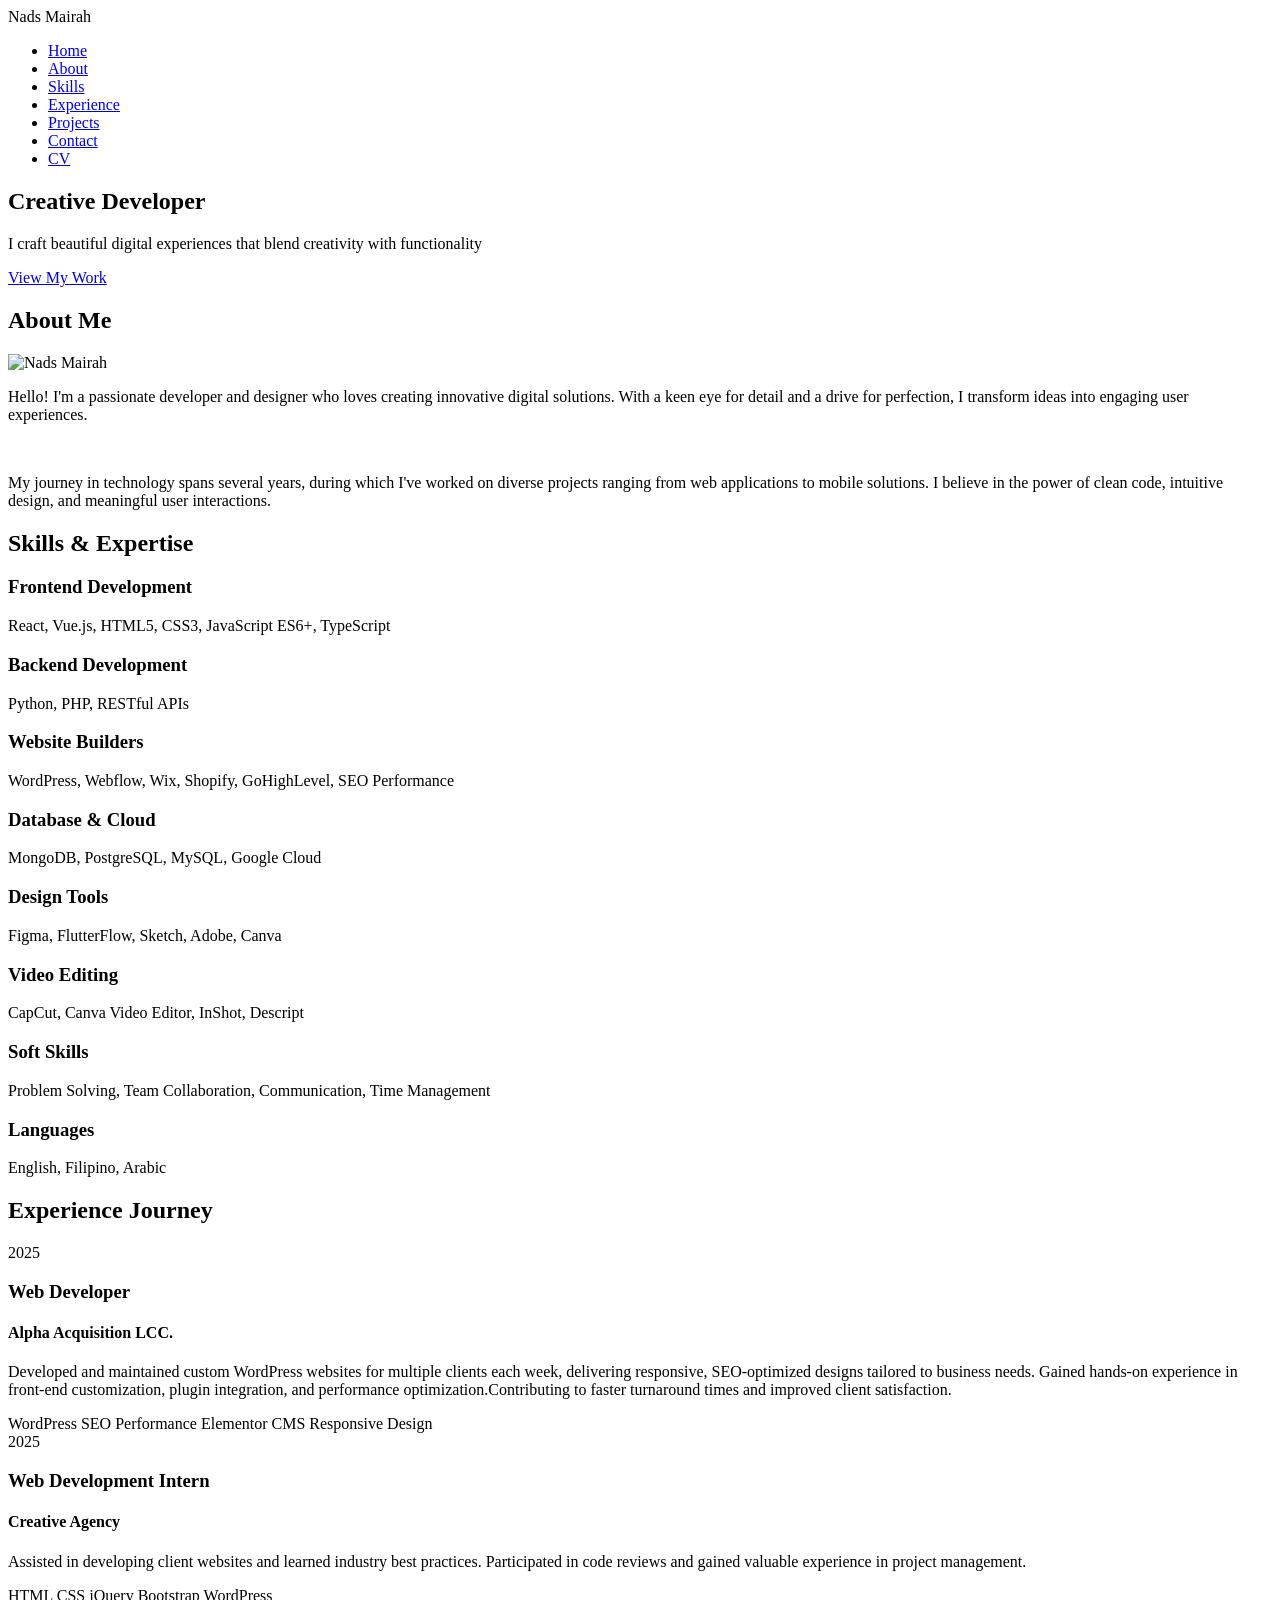
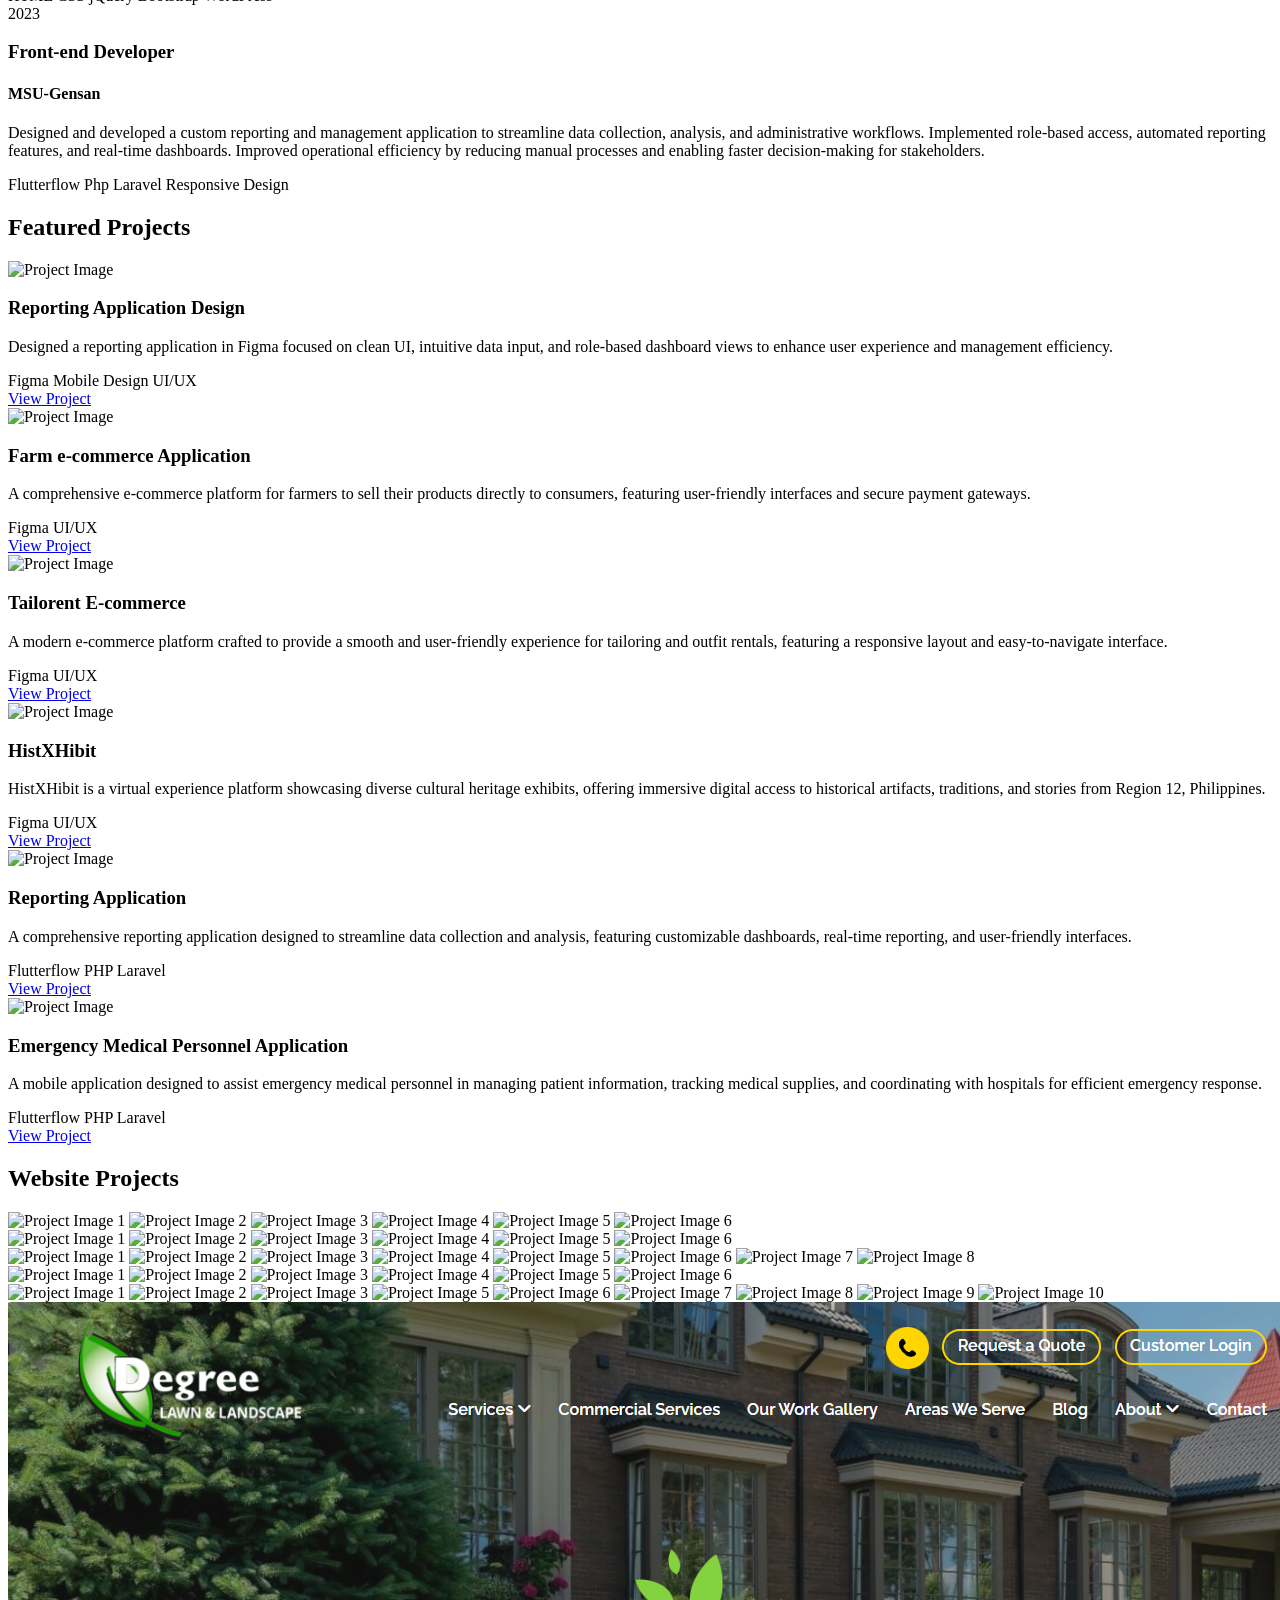
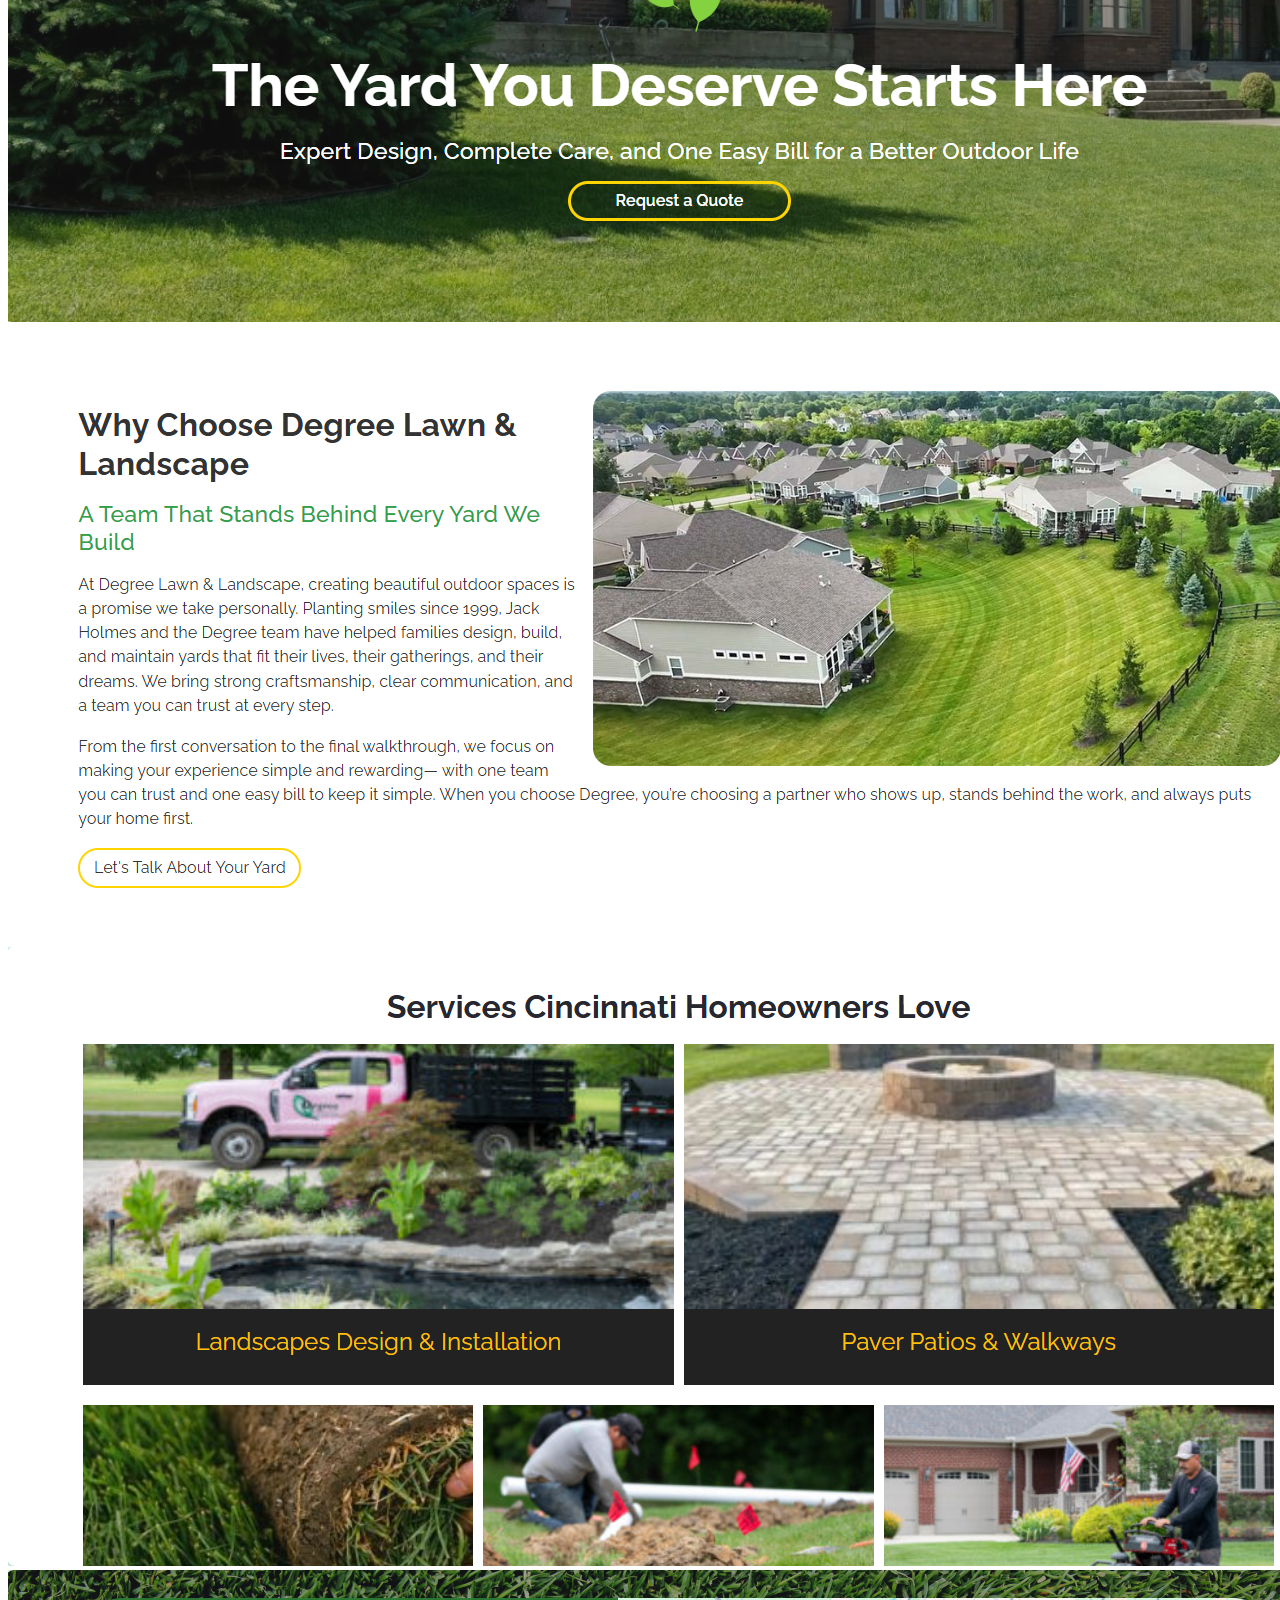
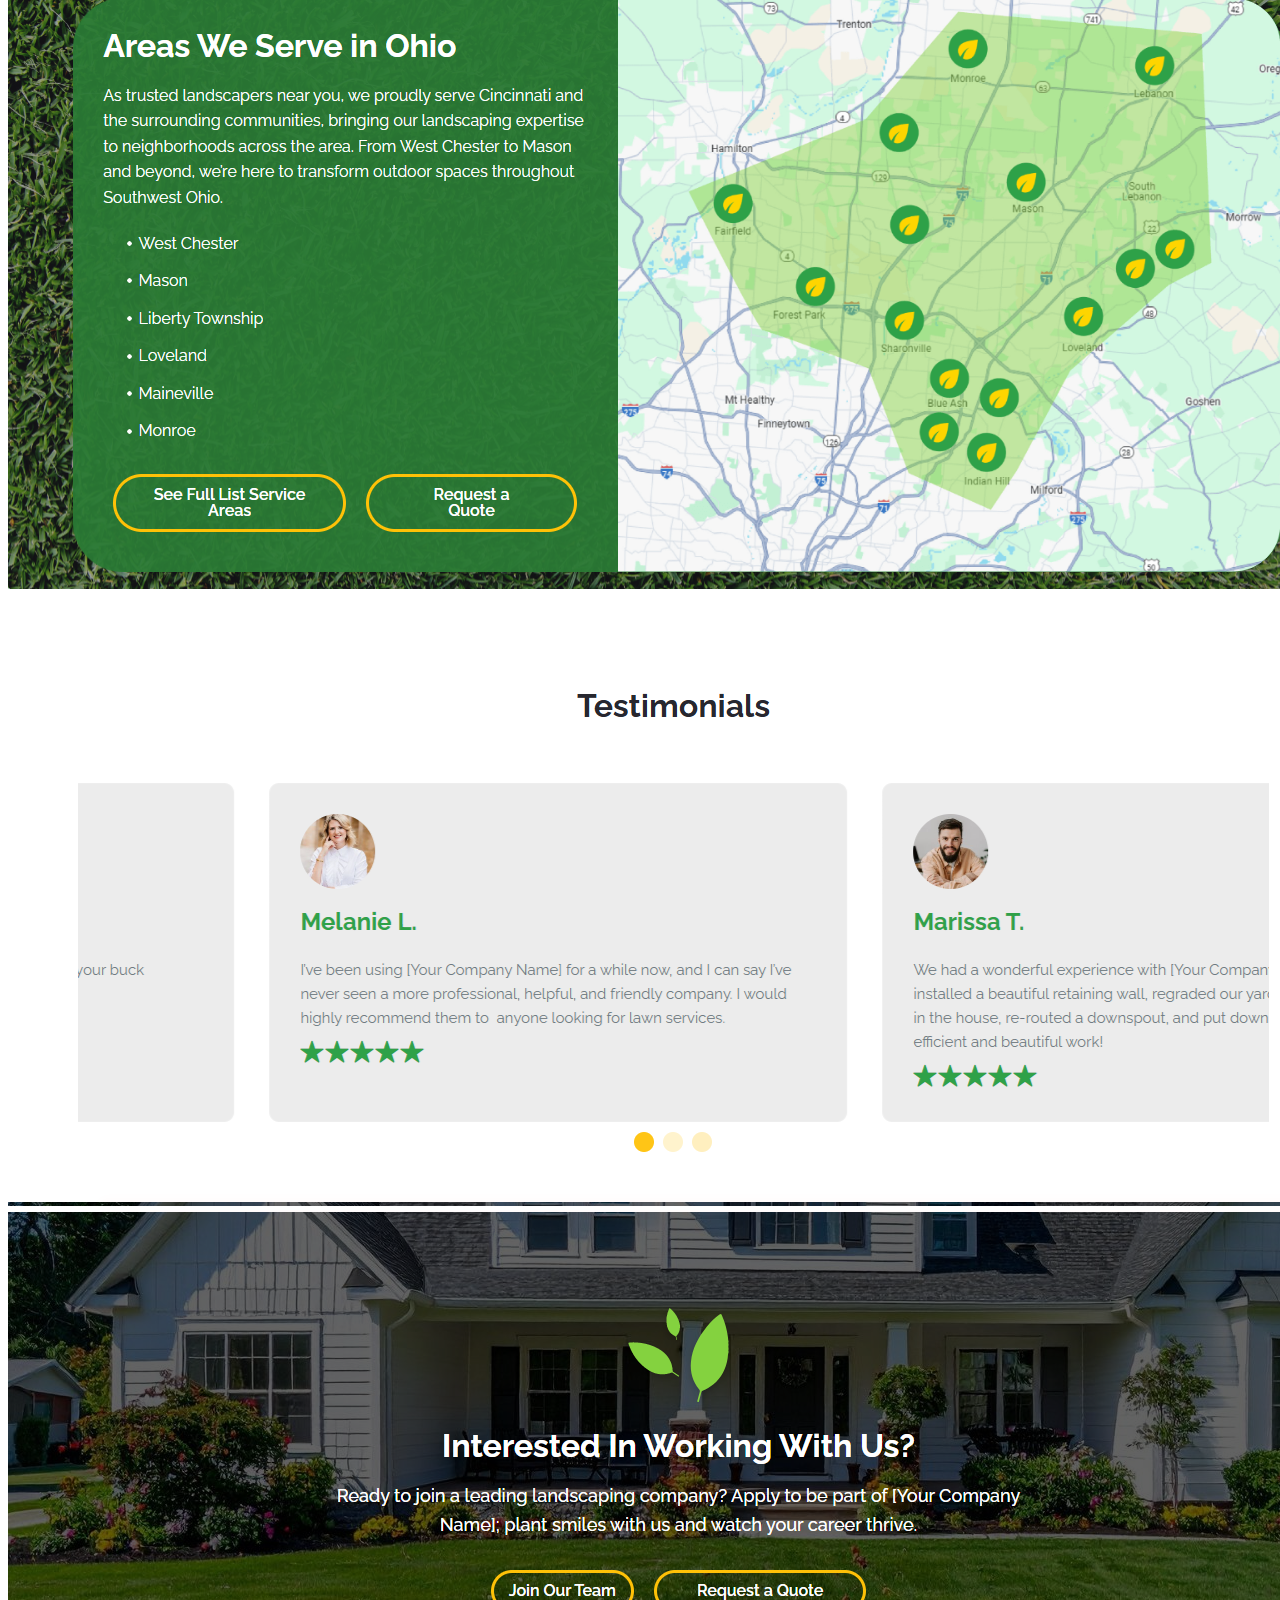
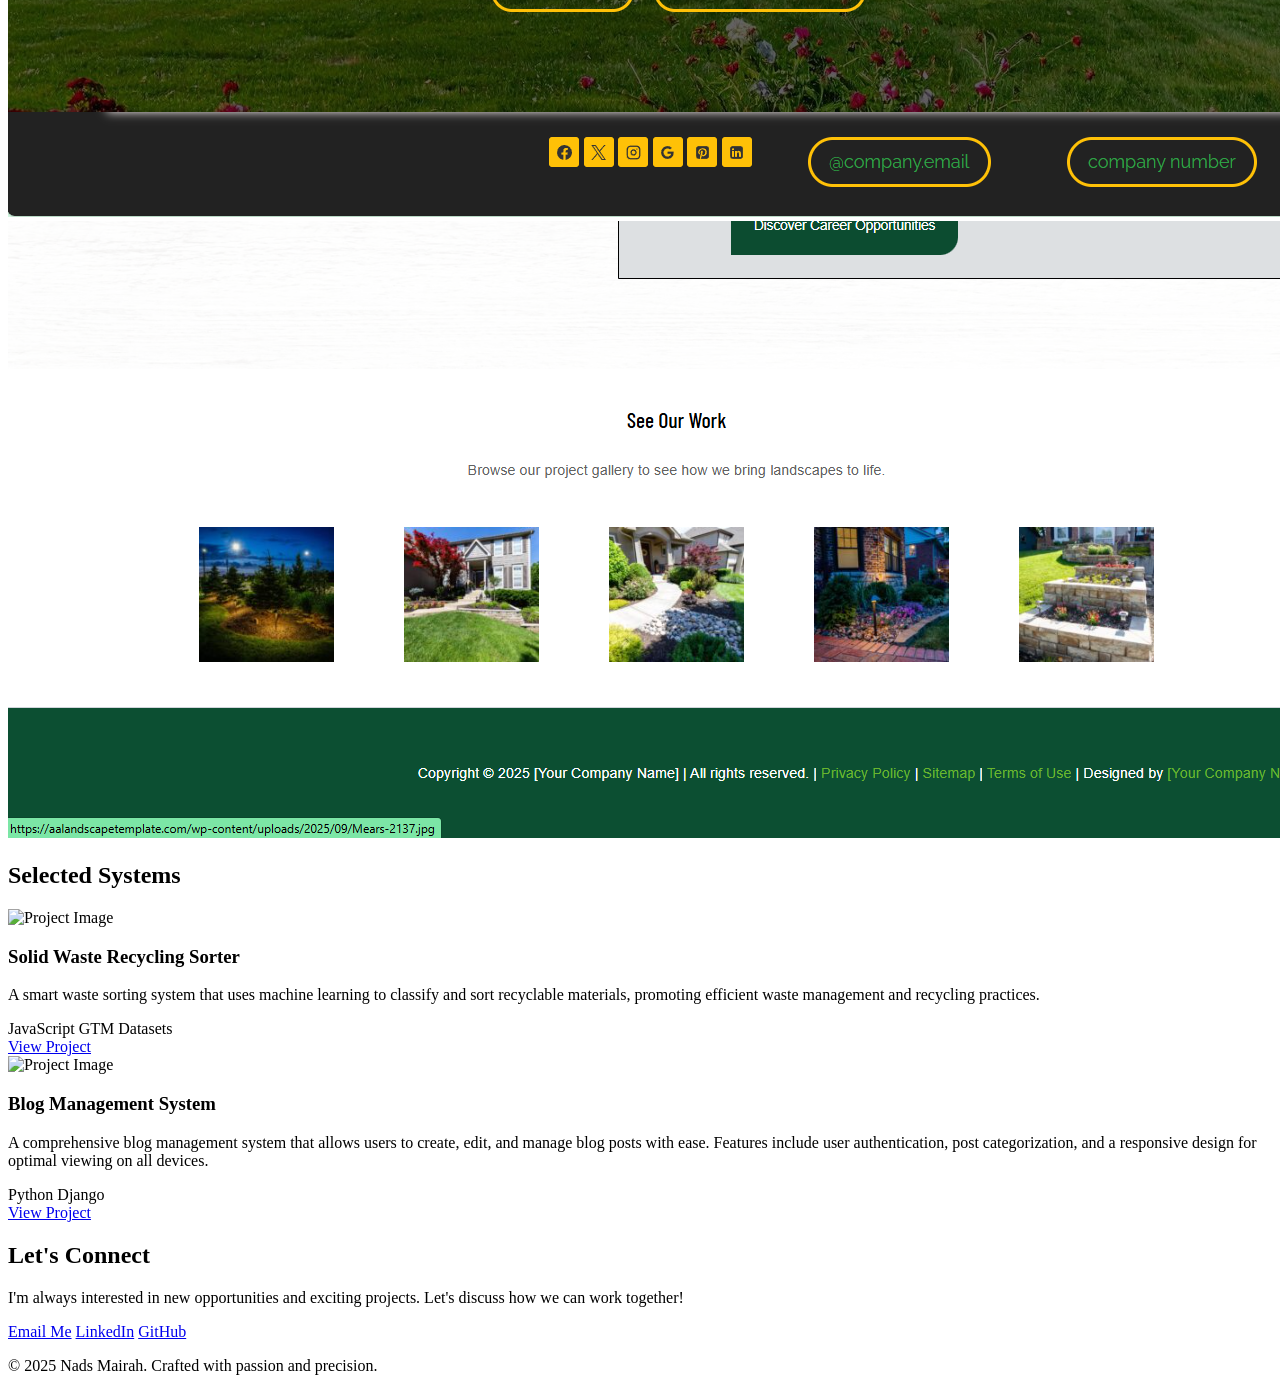
==== index.html @ f7a03f28 "added website lawn" ====
<!DOCTYPE html>
<html lang="en">
<head>
    <meta charset="UTF-8">
    <meta name="viewport" content="width=device-width, initial-scale=1.0">
    <title>Nads Mairah | Portfolio</title>
    <link rel="stylesheet" href="index.css">
</head>
<body>
    <!-- Navigation -->
    <nav>
        <div class="nav-container">
            <div class="logo">Nads Mairah</div>
            <ul class="nav-links">
                <li><a href="#home">Home</a></li>
                <li><a href="#about">About</a></li>
                <li><a href="#skills">Skills</a></li>
                <li><a href="#experience">Experience</a></li>
                <li><a href="#projects">Projects</a></li>
                <li><a href="#contact">Contact</a></li>
                <li><a href="assets/Resume.pdf" onclick="downloadResume()" class="resume-btn">CV</a></li>
            </ul>
        </div>
    </nav>

    <!-- Hero Section -->
    <section id="home" class="hero">
        <div class="floating-element"></div>
        <div class="floating-element"></div>
        <div class="floating-element"></div>
        
        <div class="hero-content">
            <h1>Creative Developer</h1>
            <p>I craft beautiful digital experiences that blend creativity with functionality</p>
            <a href="#projects" class="cta-button">View My Work</a>
        </div>
    </section>

    <!-- About Section -->
    <section id="about">
        <h2 class="section-title">About Me</h2>
        <div class="about-content">
            <div class="about-image">
                <img src="assets/avatar.png" alt="Nads Mairah">
            </div>
            <div class="about-text">
                <p>Hello! I'm a passionate developer and designer who loves creating innovative digital solutions. With a keen eye for detail and a drive for perfection, I transform ideas into engaging user experiences.</p>
                <br>
                <p>My journey in technology spans several years, during which I've worked on diverse projects ranging from web applications to mobile solutions. I believe in the power of clean code, intuitive design, and meaningful user interactions.</p>
            </div>
        </div>
    </section>

    <!-- Skills Section -->
    <section id="skills">
        <h2 class="section-title">Skills & Expertise</h2>
        <div class="skills-grid">
            <div class="skill-card">
                <h3>Frontend Development</h3>
                <p>React, Vue.js, HTML5, CSS3, JavaScript ES6+, TypeScript</p>
            </div>
            <div class="skill-card">
                <h3>Backend Development</h3>
                <p> Python, PHP, RESTful APIs</p>
            </div>
            <div class="skill-card">
                <h3>Website Builders</h3>
                <p>WordPress, Webflow, Wix, Shopify, GoHighLevel, SEO Performance</p>
            </div>
            <div class="skill-card">
                <h3>Database & Cloud</h3>
                <p>MongoDB, PostgreSQL, MySQL, Google Cloud</p>
            </div>
            <div class="skill-card">
                <h3>Design Tools</h3>
                <p>Figma, FlutterFlow, Sketch, Adobe, Canva</p>
            </div>
            
            <div class="skill-card">
                <h3>Video Editing</h3>
                <p>CapCut, Canva Video Editor, InShot, Descript</p>
            </div>
            <div class="skill-card">
                <h3>Soft Skills</h3>
                <p>Problem Solving, Team Collaboration, Communication, Time Management</p>
            </div> 
            <div class="skill-card">
                <h3>Languages</h3>
                <p>English, Filipino, Arabic</p>  
        </div>
    </section>

    <!-- Experience Timeline Section -->
    <section id="experience">
        <h2 class="section-title">Experience Journey</h2>
        <div class="timeline">
            <div class="timeline-item">
                <div class="timeline-content">
                    <span class="timeline-date"> 2025</span>
                    <h3 class="timeline-title">Web Developer</h3>
                    <h4 class="timeline-company">Alpha Acquisition LCC.</h4>
                    <p class="timeline-description">
                        Developed and maintained custom WordPress websites for multiple clients each week,
                         delivering responsive, SEO-optimized designs tailored to business needs.
                         Gained hands-on experience in front-end customization, plugin integration,
                         and performance optimization.Contributing to faster turnaround times and 
                         improved client satisfaction.</p>
                    <div class="timeline-skills">
                        <span class="timeline-skill">WordPress</span>
                        <span class="timeline-skill">SEO Performance</span>
                        <span class="timeline-skill">Elementor</span>
                        <span class="timeline-skill">CMS</span>
                        <span class="timeline-skill">Responsive Design</span>
                    </div>
                </div>
            </div>

            <div class="timeline-item">
                <div class="timeline-content">
                    <span class="timeline-date">2025</span>
                    <h3 class="timeline-title">Web Development Intern</h3>
                    <h4 class="timeline-company">Creative Agency</h4>
                    <p class="timeline-description">
                        Assisted in developing client websites and learned industry best practices. 
                        Participated in code reviews and gained valuable experience in project 
                        management.
                    </p>
                    <div class="timeline-skills">
                        <span class="timeline-skill">HTML</span>
                        <span class="timeline-skill">CSS</span>
                        <span class="timeline-skill">jQuery</span>
                        <span class="timeline-skill">Bootstrap</span>
                        <span class="timeline-skill">WordPress</span>
                    </div>
                </div>
            </div>
            <div class="timeline-item">
                <div class="timeline-content">
                    <span class="timeline-date">2023</span>
                    <h3 class="timeline-title">Front-end Developer</h3>
                    <h4 class="timeline-company">MSU-Gensan</h4>
                    <p class="timeline-description">
                        Designed and developed a custom reporting and management application to streamline data collection, 
                        analysis, and administrative workflows. Implemented role-based access, automated reporting features, 
                        and real-time dashboards. Improved operational efficiency by reducing manual processes and enabling faster decision-making for stakeholders.
                    </p>
                    <div class="timeline-skills">
                        <span class="timeline-skill">Flutterflow</span>
                        <span class="timeline-skill">Php</span>
                        <span class="timeline-skill">Laravel</span>
                        <span class="timeline-skill">Responsive Design</span>
                    </div>
                </div>
        </div>
    </section>

    <!-- Projects Section -->
    <section id="projects">
        <h2 class="section-title">Featured Projects</h2>
        <div class="projects-grid">
            <div class="project-card">
                <div class="project-image">
                    <img src="assets/figma/crossorad.PNG" alt="Project Image">
                </div>
                <div class="project-content">
                    <h3>Reporting Application Design</h3>
                    <p>Designed a reporting application in Figma focused on clean UI, intuitive data input, 
                        and role-based dashboard views to enhance user experience and management efficiency.</p>
                    <div class="project-tags">
                        <span class="tag">Figma</span>
                        <span class="tag">Mobile Design</span>
                        <span class="tag">UI/UX</span>
                    </div>
                    <a href="https://www.figma.com/proto/Hr1yFDhH4qDPJuLBnNR3Sj/CrossRoads?node-id=157-266&p=f&t=oAsE6g18fAaZsBlF-1&scaling=scale-down&content-scaling=fixed&page-id=0%3A1&starting-point-node-id=1%3A2" class="view-project-btn" target="_blank">View Project</a>
            </div>
            </div>

            <div class="project-card">
                <div class="project-image">
                <img src="assets/figma/farmart.PNG" alt="Project Image">
            </div>
                <div class="project-content">
                    <h3>Farm e-commerce Application</h3>
                    <p>A comprehensive e-commerce platform for farmers to sell their products directly to consumers, 
                        featuring user-friendly interfaces and secure payment gateways.</p>
                    <div class="project-tags">
                        <span class="tag">Figma</span>
                        <span class="tag">UI/UX</span>
                    </div>
                    <a href="https://www.figma.com/proto/tmILLUHINuQ7EGKhgjMnGp/Farmart-online-shopping-Mobile-App-UI?node-id=1-105&p=f&t=vqeaBTuKLjyZA6aE-1&scaling=scale-down&content-scaling=fixed&page-id=0%3A1&starting-point-node-id=228%3A53&show-proto-sidebar=1" class="view-project-btn" target="_blank">View Project</a>
                </div>
            </div>

            <div class="project-card">
                <div class="project-image">
                    <img src="assets/figma/tailorent.PNG" alt="Project Image">
                </div>
                <div class="project-content">
                    <h3>Tailorent E-commerce</h3>
                    <p>A modern e-commerce platform crafted to provide a smooth and user-friendly experience 
                        for tailoring and outfit rentals, featuring a responsive layout and easy-to-navigate interface.</p>
                    <div class="project-tags">
                        <span class="tag">Figma</span>
                        <span class="tag">UI/UX</span>
                    </div>
                    <a href="https://www.figma.com/proto/VkairzoKqJ6F42dN9t3tBK/Tailorent-MVP-v2?node-id=1-694&starting-point-node-id=1%3A694&t=Eu2rL8z4kXneAq2c-1" class="view-project-btn" target="_blank">View Project</a>
                </div>
            </div>

            <div class="project-card">
                <div class="project-image">
                    <img src="assets/figma/hist.PNG" alt="Project Image">
                </div>
                <div class="project-content">
                    <h3>HistXHibit</h3>
                    <p>HistXHibit is a virtual experience platform showcasing diverse cultural heritage exhibits, offering immersive digital access to historical artifacts, traditions, and stories from Region 12, Philippines.</p>
                    <div class="project-tags">
                        <span class="tag">Figma</span>
                        <span class="tag">UI/UX</span>
                    </div>
                    <a href="#" class="view-project-btn" target="_blank">View Project</a>
                </div>
        </div>  
        <div class="project-card">
            <div class="project-image">
                <img src="assets/figma/Reporting.png" alt="Project Image">
            </div>
       
            <div class="project-content">
                <h3>Reporting Application</h3>
                <p>A comprehensive reporting application designed to streamline data collection and analysis, 
                    featuring customizable dashboards, real-time reporting, and user-friendly interfaces.</p>
                <div class="project-tags">
                    <span class="tag">Flutterflow</span>
                    <span class="tag">PHP</span>
                    <span class="tag">Laravel</span>
                </div>
                    <a href="https://github.com/CDRRMO-Crossroad" class="view-project-btn" target="_blank">View Project</a>
            </div>
        </div>
            <div class="project-card">
                <div class="project-image">
                    <img src="assets/figma/EMS.jpg" alt="Project Image">
                </div>
                <div class="project-content">
                    <h3>Emergency Medical Personnel Application</h3>
                    <p>A mobile application designed to assist emergency medical personnel in managing patient information, 
                        tracking medical supplies, and coordinating with hospitals for efficient emergency response.</p>
                    <div class="project-tags">
                        <span class="tag">Flutterflow</span>
                        <span class="tag">PHP</span>
                        <span class="tag">Laravel</span>
                    </div>
                    <a href="https://github.com/CDRRMO-Crossroad" class="view-project-btn" target="_blank">View Project</a>
                </div>
            </div>
            

    </section>

    <section id="featured-slideshow">
    <h2 class="section-title">Website Projects</h2>
    <div class="projects-grid">
        <div class="project-card-slide">
            <div class="project-image">
                <img class="slide-img" src="assets/realtor1/realtor1.PNG" alt="Project Image 1" >
                <img class="slide-img" src="assets/realtor1/realtor2.PNG" alt="Project Image 2" >
                <img class="slide-img" src="assets/realtor1/realtor3.PNG" alt="Project Image 3" >
                <img class="slide-img" src="assets/realtor1/realtor4.PNG" alt="Project Image 4" >
                <img class="slide-img" src="assets/realtor1/realtor5.PNG" alt="Project Image 5" >
                <img class="slide-img" src="assets/realtor1/realtor6.PNG" alt="Project Image 6" >
            
            </div>
            
        </div>
        <div class="project-card-slide">
            <div class="project-image">
                <img class="slide-img" src="assets/realtor2/2realtor1.PNG" alt="Project Image 1" >
                <img class="slide-img" src="assets/realtor2/2realtor2.PNG" alt="Project Image 2" >
                <img class="slide-img" src="assets/realtor2/2realtor3.PNG" alt="Project Image 3" >
                <img class="slide-img" src="assets/realtor2/2realtor3.PNG" alt="Project Image 4" >
                <img class="slide-img" src="assets/realtor2/2realtor4.PNG" alt="Project Image 5" >
                <img class="slide-img" src="assets/realtor2/2realtor5.PNG" alt="Project Image 6" >
            </div>
        </div>
        <div class="project-card-slide">
            <div class="project-image">
                <img class="slide-img" src="assets/electric/electric1.PNG" alt="Project Image 1" >
                <img class="slide-img" src="assets/electric/electric2.PNG" alt="Project Image 2" >
                <img class="slide-img" src="assets/electric/electric3.PNG" alt="Project Image 3" >
                <img class="slide-img" src="assets/electric/electric4.PNG" alt="Project Image 4" >
                <img class="slide-img" src="assets/electric/electric5.PNG" alt="Project Image 5" >
                <img class="slide-img" src="assets/electric/electric6.PNG" alt="Project Image 6" >
                <img class="slide-img" src="assets/electric/electric7.PNG" alt="Project Image 7" >
                <img class="slide-img" src="assets/electric/electric8.PNG" alt="Project Image 8" >
            </div>

        </div>
        <div class="project-card-slide">
            <div class="project-image">
                <img class="slide-img" src="assets/hvac/hvac1.PNG" alt="Project Image 1" >
                <img class="slide-img" src="assets/hvac/hvac2.PNG" alt="Project Image 2" >
                <img class="slide-img" src="assets/hvac/hvac3.PNG" alt="Project Image 3" >
                <img class="slide-img" src="assets/hvac/hvac4.PNG" alt="Project Image 4" >
                <img class="slide-img" src="assets/hvac/hvac5.PNG" alt="Project Image 5" >
                <img class="slide-img" src="assets/hvac/hvac6.PNG" alt="Project Image 6" >
            </div>
        </div>
        <div class="project-card-slide">
            <div class="project-image">
                <img class="slide-img" src="assets/plumb1/plumb1.PNG" alt="Project Image 1" >
                <img class="slide-img" src="assets/plumb1/plumb2.PNG" alt="Project Image 2" >
                <img class="slide-img" src="assets/plumb1/plumb3.PNG" alt="Project Image 3" >
                <img class="slide-img" src="assets/plumb1/plumb5.PNG" alt="Project Image 5" >
                <img class="slide-img" src="assets/plumb1/plumb6.PNG" alt="Project Image 6" >
                <img class="slide-img" src="assets/plumb1/plumb7.PNG" alt="Project Image 7" >
                <img class="slide-img" src="assets/plumb1/plumb8.PNG" alt="Project Image 8" >
                <img class="slide-img" src="assets/plumb1/plumb9.PNG" alt="Project Image 9" >
                <img class="slide-img" src="assets/plumb1/plumb10.PNG" alt="Project Image 10" >
            </div>
        </div>
        <div class="project-card-slide">
            <div class="project-image">
                <img class="slide-img" src="assets/lawn/landscape1.png" alt="Project Image 1" >
                <img class="slide-img" src="assets/lawn/landscape2.png" alt="Project Image 2" >
                <img class="slide-img" src="assets/lawn/landscape3.png" alt="Project Image 3" >
                <img class="slide-img" src="assets/lawn/landscape4.png" alt="Project Image 4" >
                <img class="slide-img" src="assets/lawn/landscape5.png" alt="Project Image 5" >
                <img class="slide-img" src="assets/lawn/landscape6.png" alt="Project Image 6" >
                <img class="slide-img" src="assets/lawn/landscape7.png" alt="Project Image 7" >
            </div>
    </div>
    </div>
    </section>
    <section id="systems">
        <h2 class="section-title">Selected Systems</h2>
        <div class="projects-grid">
            <div class="project-card">
                <div class="project-image">
                    <img src="assets/systems/sorter.PNG" alt="Project Image">
                </div>
                <div class="project-content">
                    <h3>Solid Waste Recycling Sorter</h3>
                    <p>A smart waste sorting system that uses machine learning to classify and sort recyclable materials, 
                        promoting efficient waste management and recycling practices.</p>
                    <div class="project-tags">
                        <span class="tag">JavaScript</span>
                        <span class="tag">GTM</span>
                        <span class="tag">Datasets</span>
                    </div>
                    <a href="https://nadsbalyamin.github.io/gtm/" class="view-project-btn" target="_blank">View Project</a>
                </div>
            </div>
            <div class="project-card">
                <div class="project-image">
                    <img src="assets/systems/blog app.png" alt="Project Image">
                </div>
                <div class="project-content">
                    <h3>Blog Management System</h3>
                    <p>
                        A comprehensive blog management system that allows users to create, edit, and manage blog posts with ease. 
                        Features include user authentication, post categorization, and a responsive design for optimal viewing on all devices.
                    </p>
                    <div class="project-tags">
                        <span class="tag">Python</span>
                        <span class="tag">Django</span>
                    </div>
                    <a href="https://github.com/nadsbalyamin/it183-balyamin" class="view-project-btn" target="_blank">View Project</a>
                </div>

            
        </div>
    </section>

    <!-- Contact Section -->
    <section id="contact">
        <h2 class="section-title">Let's Connect</h2>
        <div class="contact-content">
            <p>I'm always interested in new opportunities and exciting projects. Let's discuss how we can work together!</p>
            <div class="contact-links">
                <a href="mailto:mbalyamin.com" class="contact-link">Email Me</a>
                <a href="https://www.linkedin.com/in/nads-mairah-balyamin-471747277/" class="contact-link">LinkedIn</a>
                <a href="https://github.com/nadsbalyamin" class="contact-link">GitHub</a>
            </div>
        </div>
    </section>

    <!-- Footer -->
    <footer>
        <p>&copy; 2025 Nads Mairah. Crafted with passion and precision.</p>
    </footer>
<script src="main.js"></script>
</body>
</html>
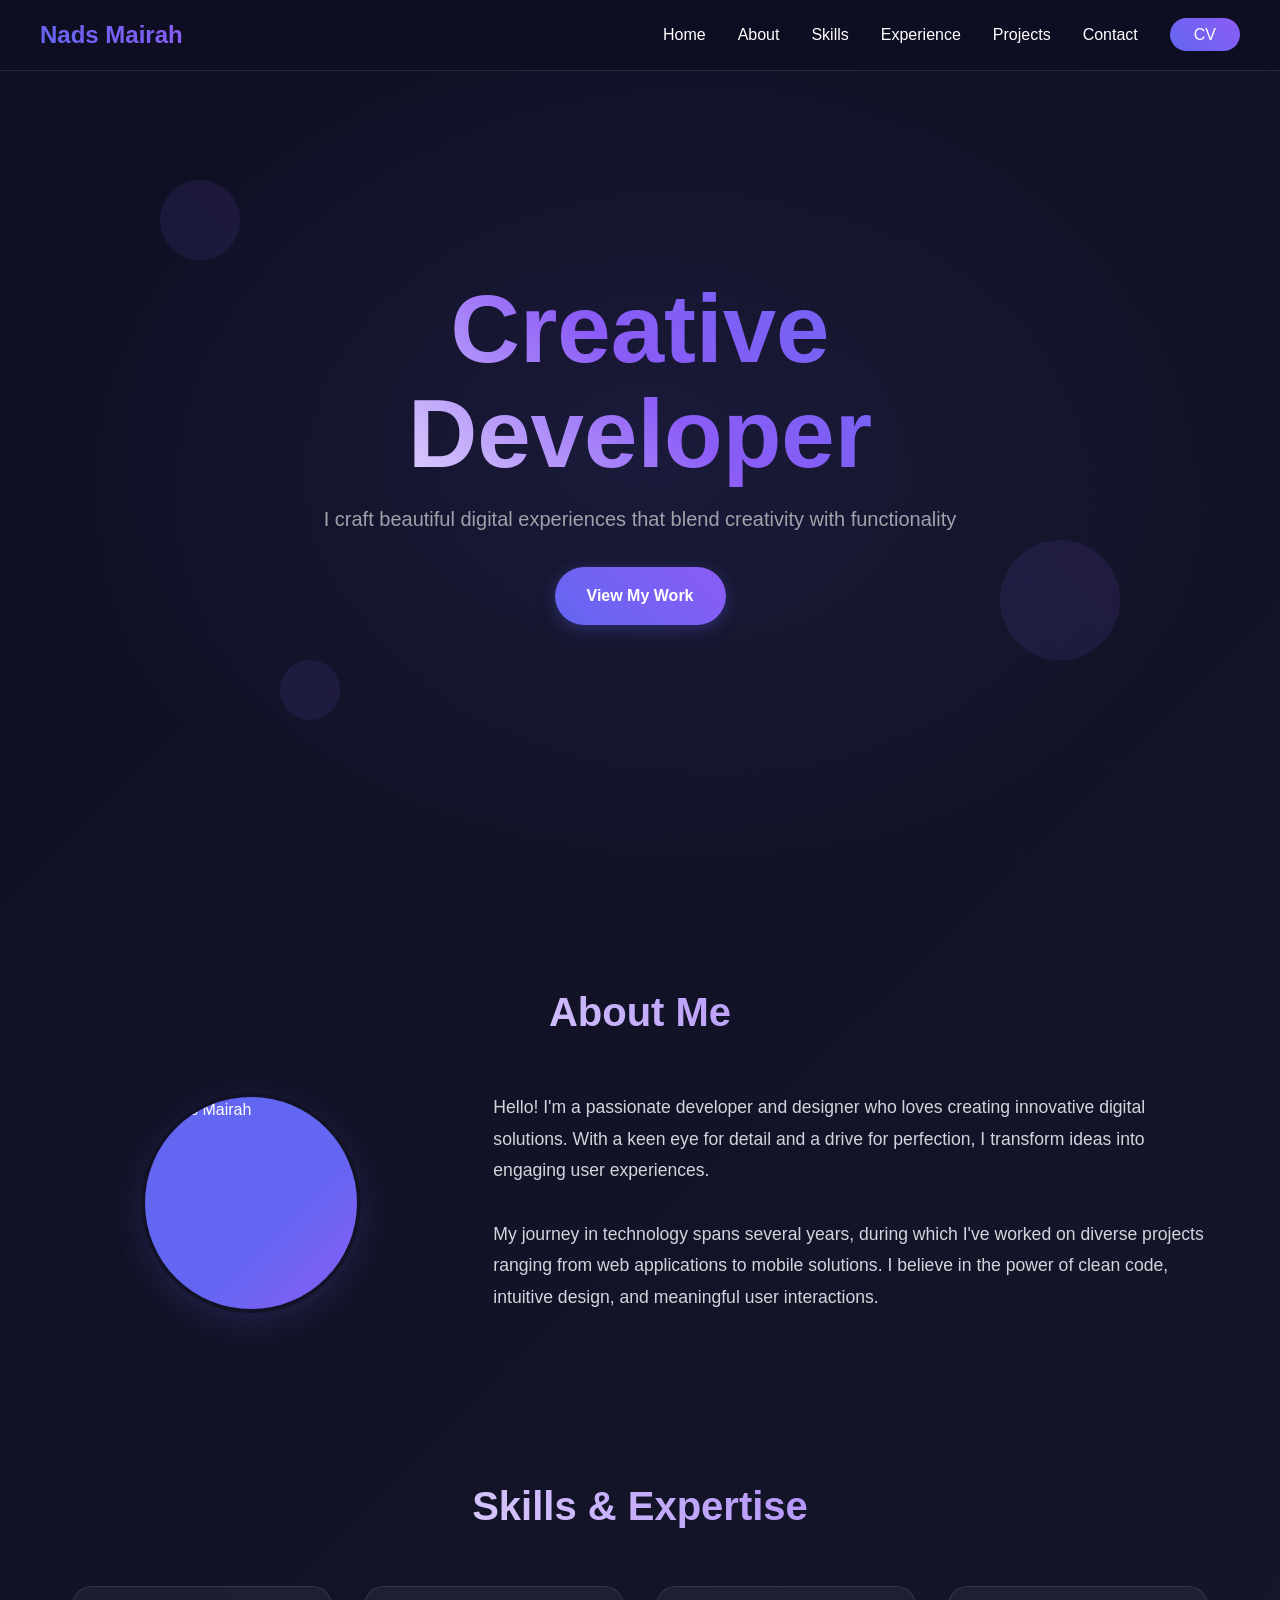
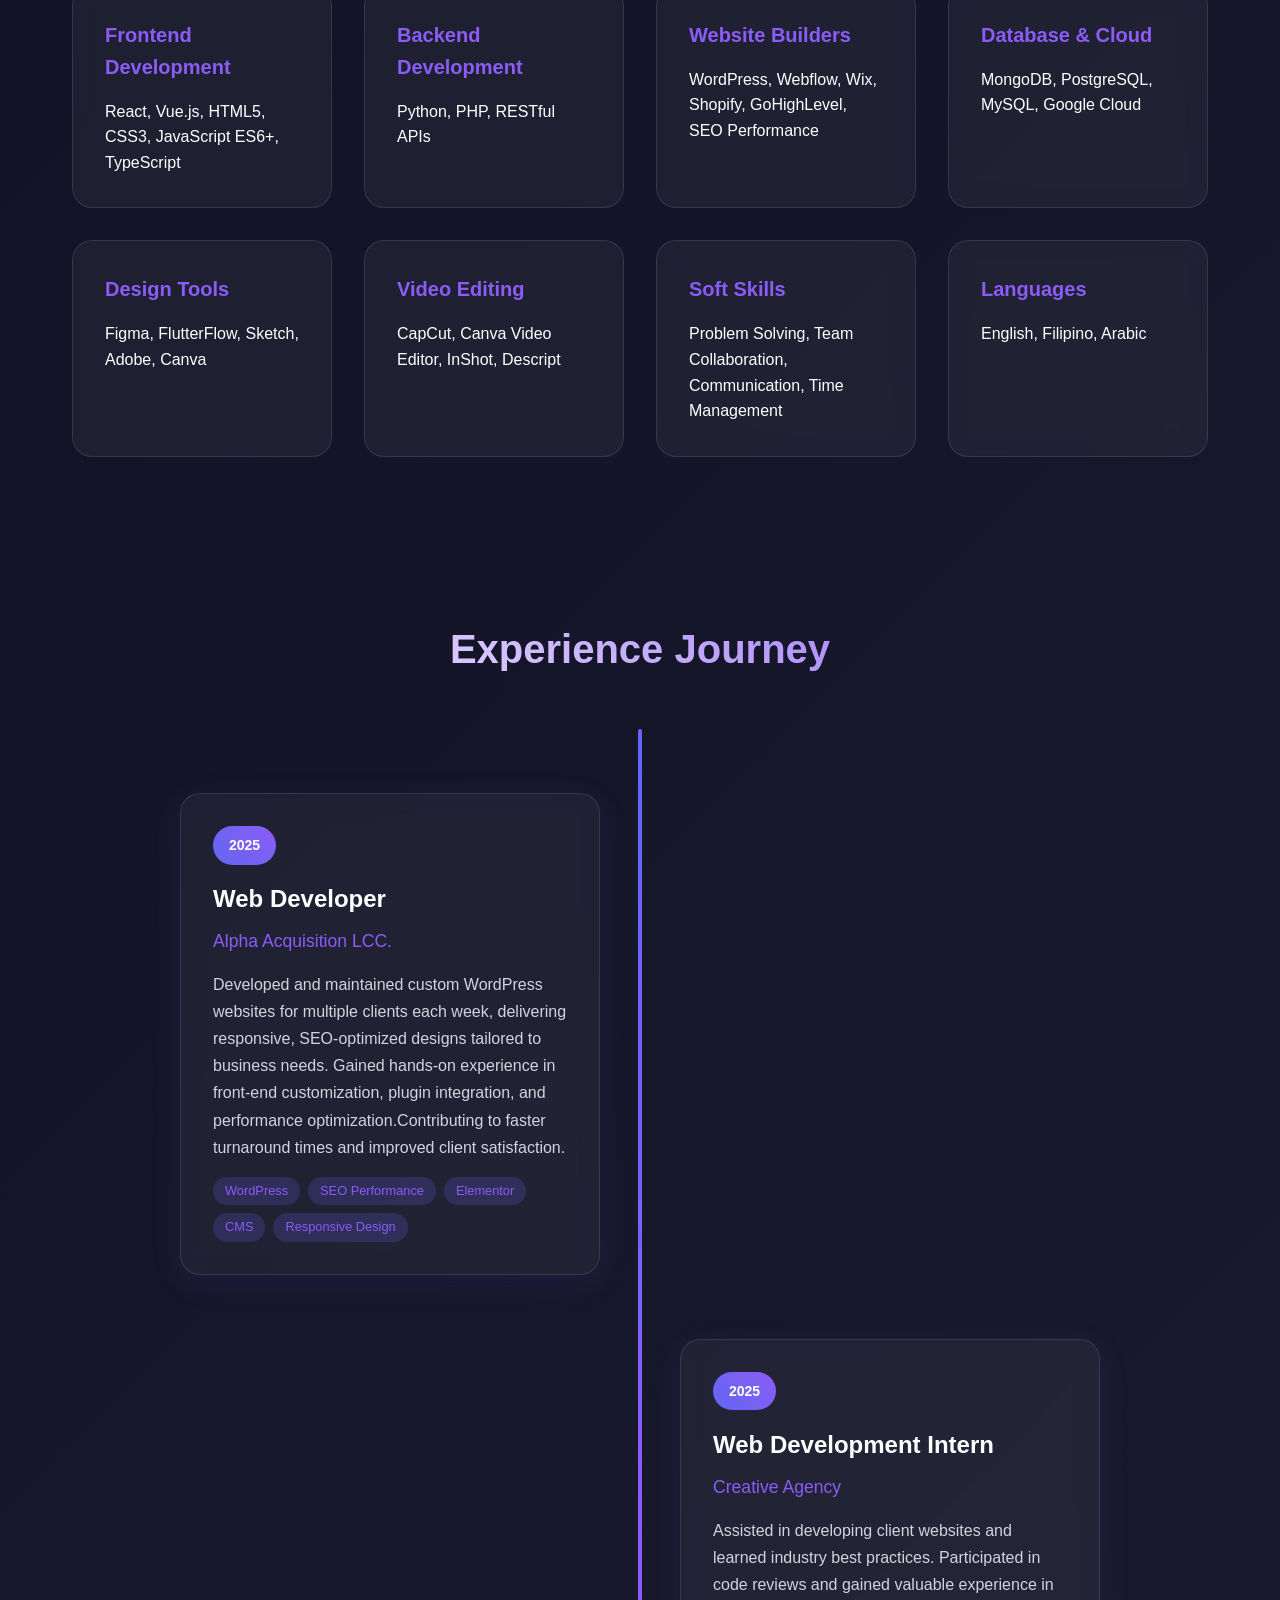
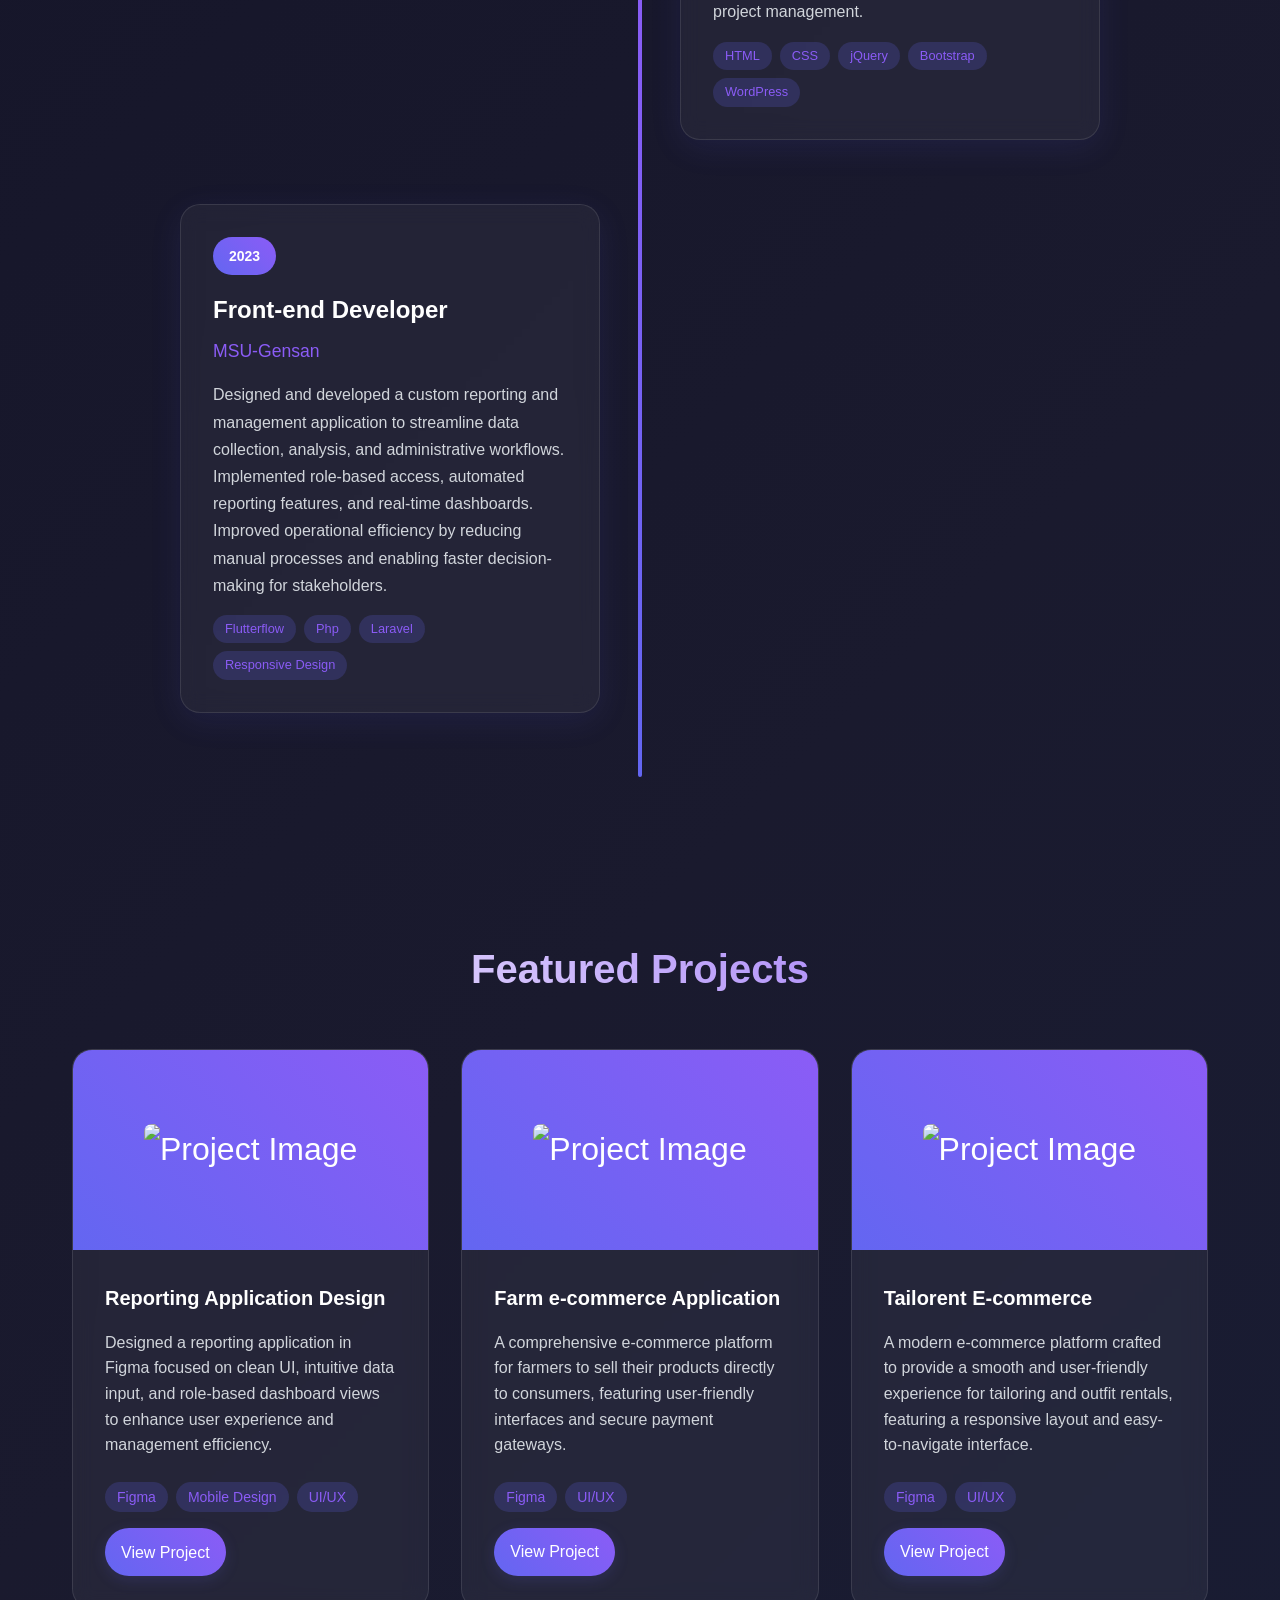
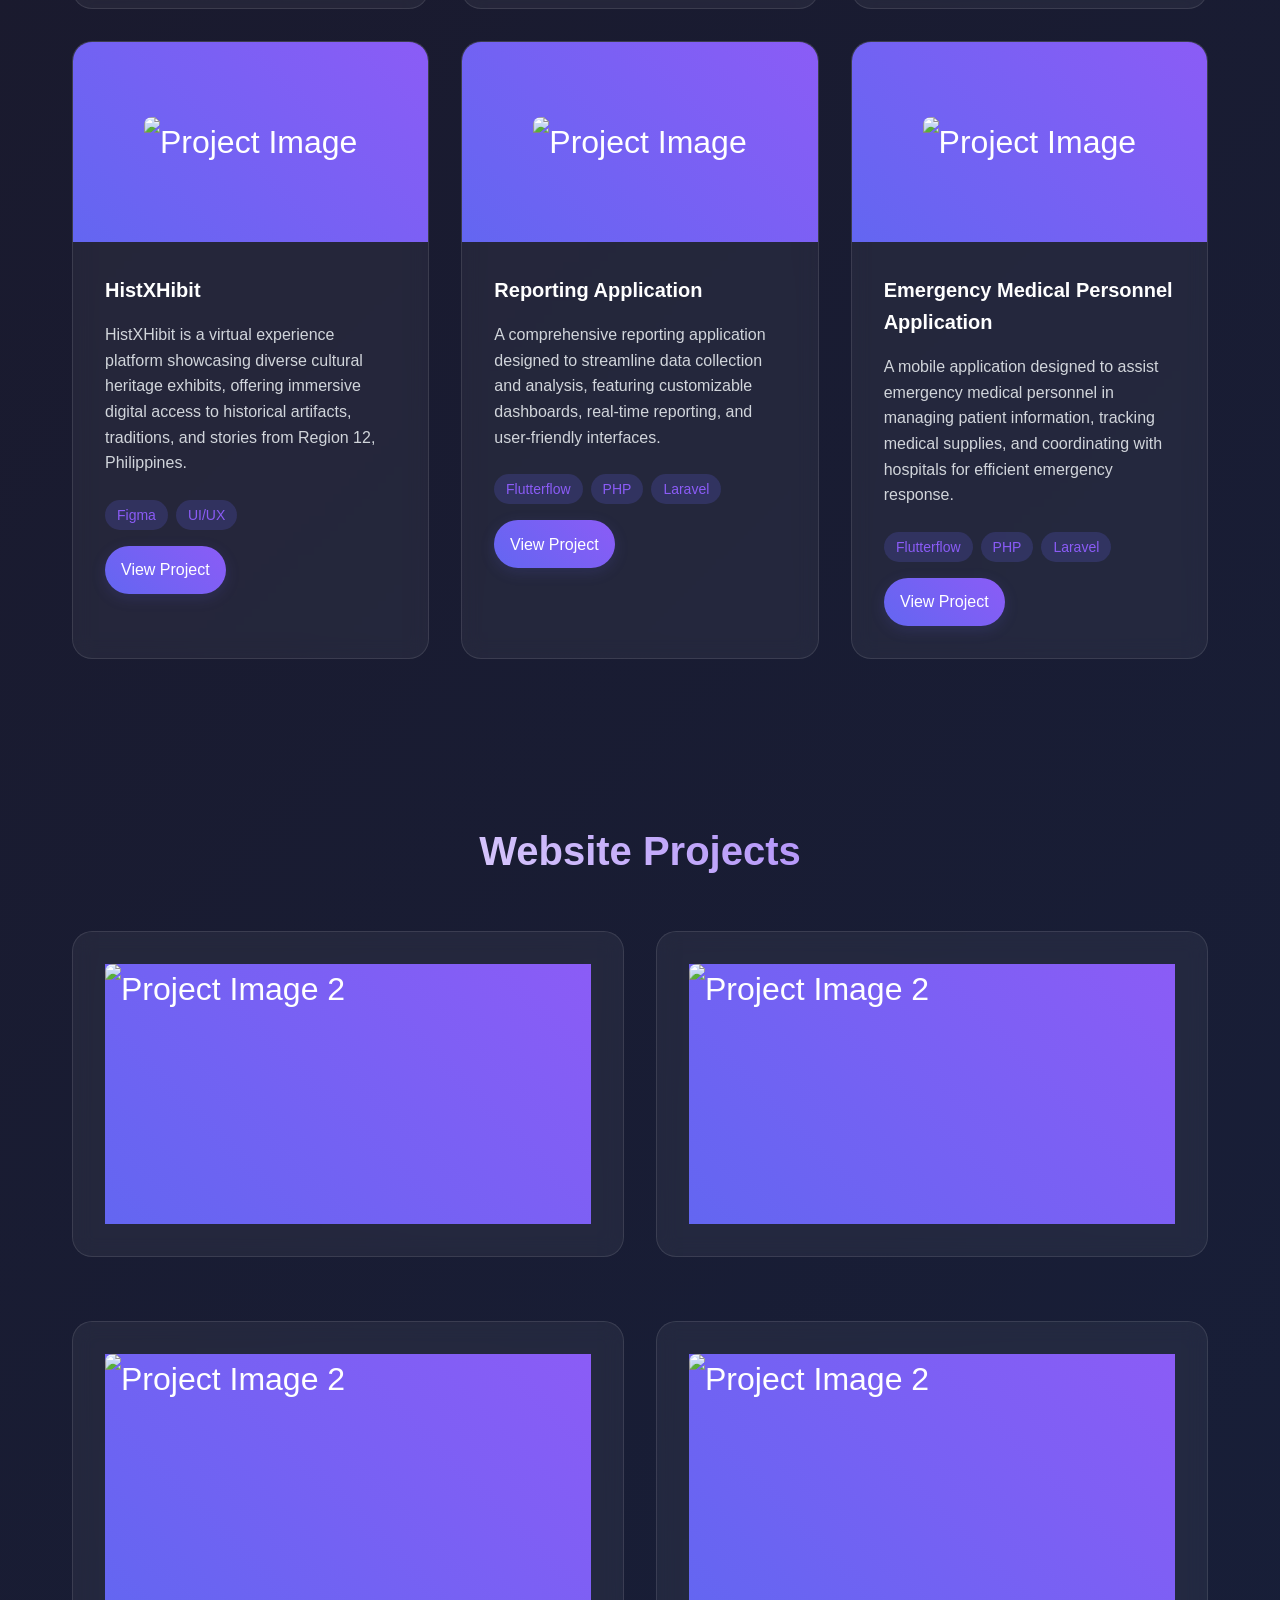
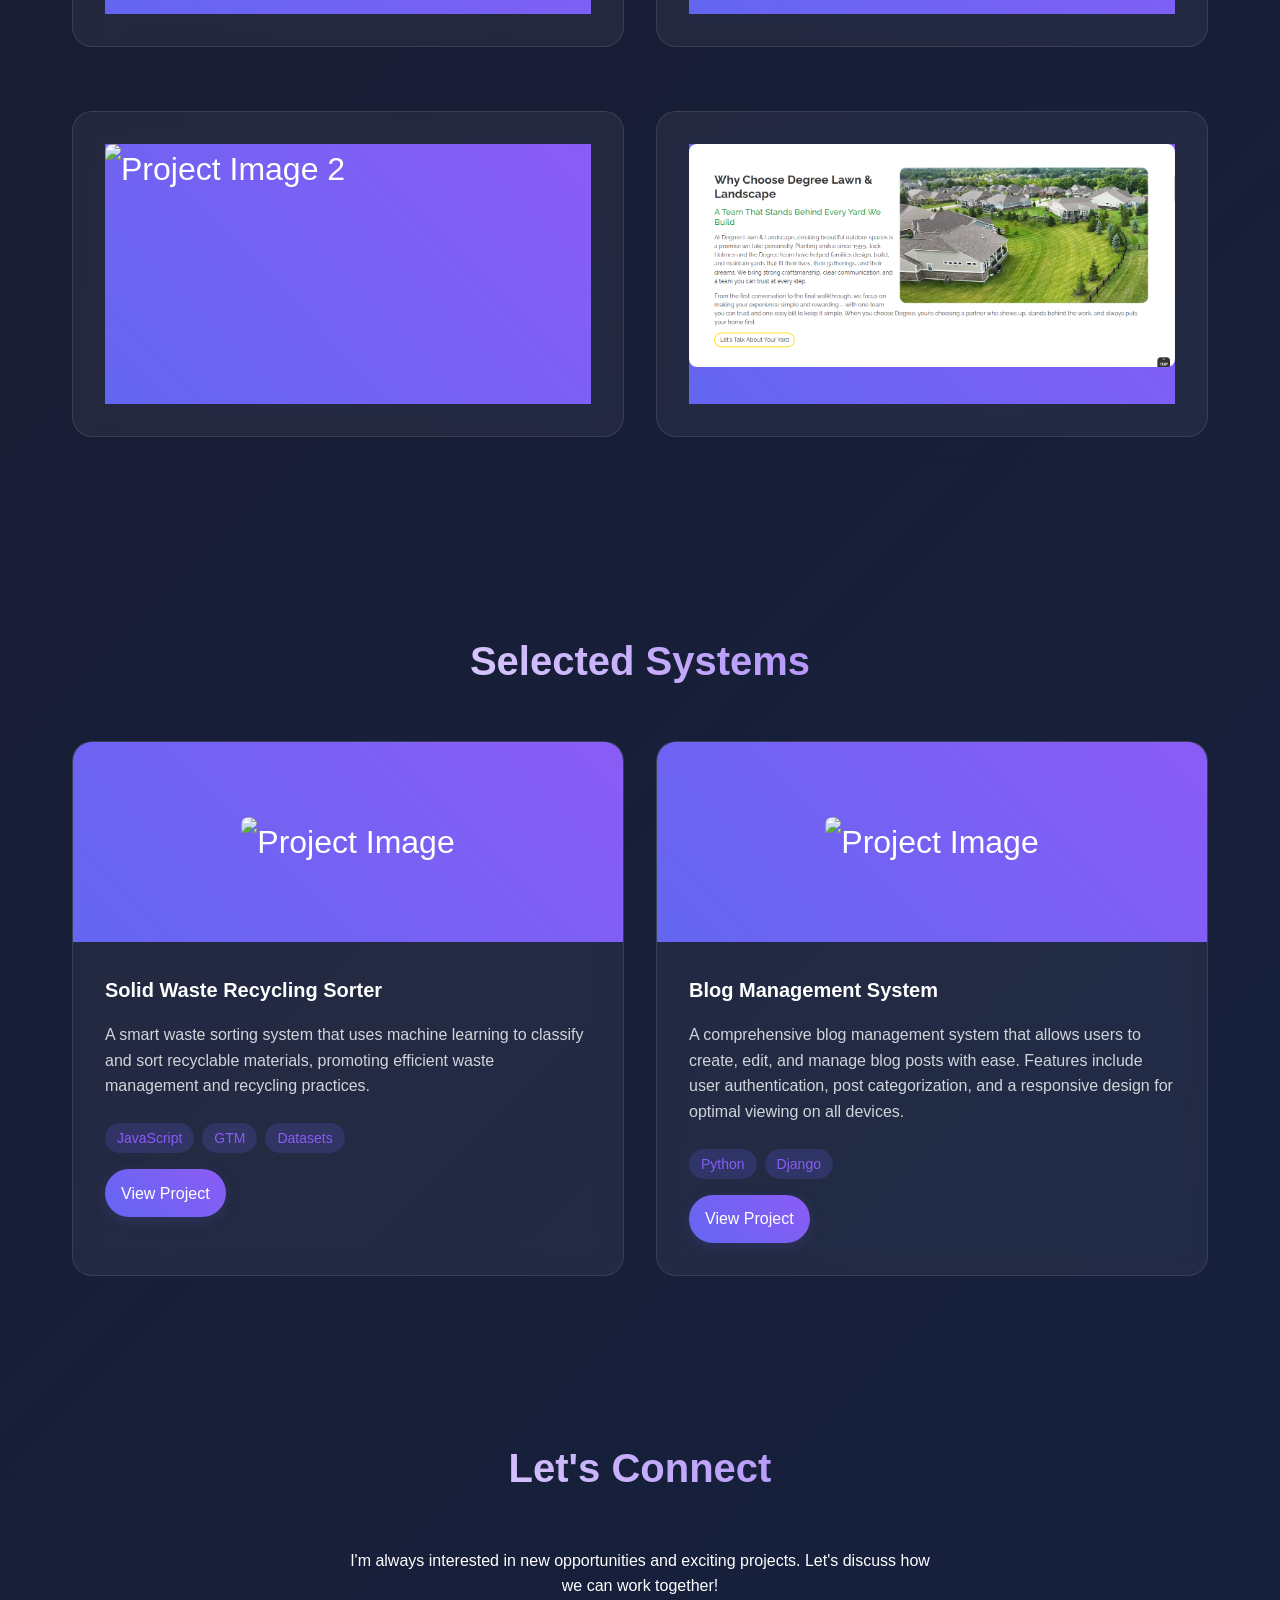
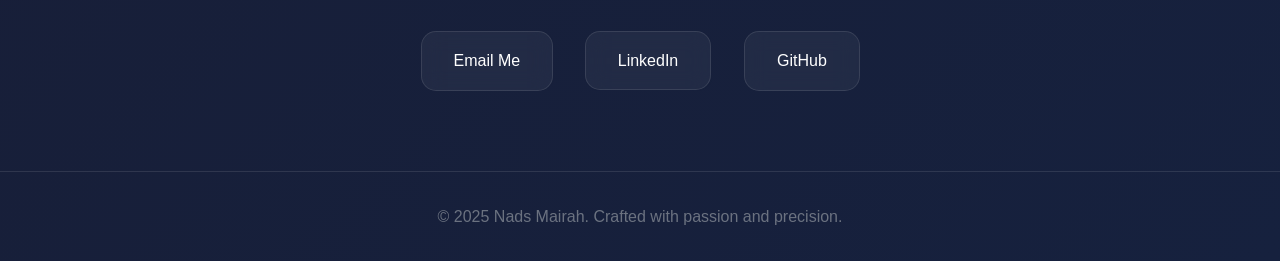
==== commit a5db7e89: "Add hamburger menu toggle functionality and update HTML structure" ====
--- a/index.html
+++ b/index.html
@@ -5,12 +5,18 @@
     <meta name="viewport" content="width=device-width, initial-scale=1.0">
     <title>Nads Mairah | Portfolio</title>
     <link rel="stylesheet" href="index.css">
+    <link rel="stylesheet" href="https://cdnjs.cloudflare.com/ajax/libs/font-awesome/6.5.2/css/all.min.css">    
 </head>
 <body>
     <!-- Navigation -->
     <nav>
         <div class="nav-container">
             <div class="logo">Nads Mairah</div>
+                    <button class="nav-toggle" aria-label="Toggle navigation menu">
+            <span class="bar"></span>
+            <span class="bar"></span>
+            <span class="bar"></span>
+        </button>
             <ul class="nav-links">
                 <li><a href="#home">Home</a></li>
                 <li><a href="#about">About</a></li>
--- a/index.css
+++ b/index.css
@@ -0,0 +1,777 @@
+* {
+    margin: 0;
+    padding: 0;
+    box-sizing: border-box;
+}
+
+body {
+    font-family: 'Inter', -apple-system, BlinkMacSystemFont, sans-serif;
+    background: linear-gradient(135deg, #0f0f23 0%, #1a1a2e 50%, #16213e 100%);
+    color: #ffffff;
+    overflow-x: hidden;
+    line-height: 1.6;
+}
+
+/* Custom Scrollbar */
+::-webkit-scrollbar {
+    width: 8px;
+}
+
+::-webkit-scrollbar-track {
+    background: #1a1a2e;
+}
+
+::-webkit-scrollbar-thumb {
+    background: linear-gradient(45deg, #6366f1, #8b5cf6);
+    border-radius: 4px;
+}
+
+/* Navigation */
+nav {
+    position: fixed;
+    top: 0;
+    width: 100%;
+    background: rgba(15, 15, 35, 0.95);
+    backdrop-filter: blur(20px);
+    z-index: 1000;
+    padding: 1rem 2rem;
+    border-bottom: 1px solid rgba(255, 255, 255, 0.1);
+}
+
+.nav-container {
+    display: flex;
+    justify-content: space-between;
+    align-items: center;
+    max-width: 1200px;
+    margin: 0 auto;
+}
+
+.logo {
+    font-size: 1.5rem;
+    font-weight: 700;
+    background: linear-gradient(45deg, #6366f1, #8b5cf6);
+    -webkit-background-clip: text;
+    -webkit-text-fill-color: transparent;
+    background-clip: text;
+}
+
+.nav-links {
+    display: flex;
+    list-style: none;
+    gap: 2rem;
+}
+
+.nav-links a {
+    color: #ffffff;
+    text-decoration: none;
+    font-weight: 500;
+    transition: all 0.3s ease;
+    position: relative;
+}
+
+.nav-links a:hover {
+    color: #8b5cf6;
+}
+
+.nav-links a::after {
+    content: '';
+    position: absolute;
+    width: 0;
+    height: 2px;
+    bottom: -5px;
+    left: 0;
+    background: linear-gradient(45deg, #6366f1, #8b5cf6);
+    transition: width 0.3s ease;
+}
+
+.nav-links a:hover::after {
+    width: 100%;
+}
+
+.resume-btn {
+    background: linear-gradient(45deg, #6366f1, #8b5cf6) !important;
+    color: white !important;
+    padding: 0.5rem 1.5rem !important;
+    border-radius: 25px !important;
+    transition: all 0.3s ease !important;
+    border: none !important;
+    cursor: pointer !important;
+}
+
+.resume-btn:hover {
+    transform: translateY(-2px) !important;
+    box-shadow: 0 8px 25px rgba(99, 102, 241, 0.4) !important;
+}
+
+.resume-btn::after {
+    display: none !important;
+}
+
+/* Hamburger Menu Styles */
+.nav-toggle {
+    display: none;
+    flex-direction: column;
+    justify-content: center;
+    align-items: center;
+    width: 40px;
+    height: 40px;
+    background: none;
+    border: none;
+    cursor: pointer;
+    z-index: 1100;
+}
+
+.nav-toggle .bar {
+    width: 28px;
+    height: 3px;
+    background: #fff;
+    margin: 4px 0;
+    border-radius: 2px;
+    transition: 0.3s;
+}
+
+.nav-toggle.open .bar:nth-child(1) {
+    transform: translateY(11px) rotate(45deg);
+}
+
+.nav-toggle.open .bar:nth-child(2) {
+    opacity: 0;
+}
+
+.nav-toggle.open .bar:nth-child(3) {
+    transform: translateY(-11px) rotate(-45deg);
+}
+
+/* Hero Section */
+.hero {
+    height: 100vh;
+    display: flex;
+    align-items: center;
+    justify-content: center;
+    text-align: center;
+    position: relative;
+    background: radial-gradient(ellipse at center, rgba(99, 102, 241, 0.1) 0%, transparent 70%);
+}
+
+.hero-content {
+    max-width: 800px;
+    padding: 0 2rem;
+    animation: fadeInUp 1s ease-out;
+}
+
+.hero h1 {
+    font-size: clamp(3rem, 8vw, 6rem);
+    font-weight: 800;
+    margin-bottom: 1rem;
+    background: linear-gradient(45deg, #ffffff, #8b5cf6, #6366f1);
+    -webkit-background-clip: text;
+    -webkit-text-fill-color: transparent;
+    background-clip: text;
+    line-height: 1.1;
+}
+
+.hero p {
+    font-size: 1.25rem;
+    color: #a1a1aa;
+    margin-bottom: 2rem;
+    animation: fadeInUp 1s ease-out 0.2s both;
+}
+
+.cta-button {
+    display: inline-block;
+    padding: 1rem 2rem;
+    background: linear-gradient(45deg, #6366f1, #8b5cf6);
+    color: white;
+    text-decoration: none;
+    font-weight: 600;
+    border-radius: 50px;
+    transition: all 0.3s ease;
+    animation: fadeInUp 1s ease-out 0.4s both;
+    box-shadow: 0 4px 15px rgba(99, 102, 241, 0.3);
+}
+
+.cta-button:hover {
+    transform: translateY(-2px);
+    box-shadow: 0 8px 25px rgba(99, 102, 241, 0.4);
+}
+
+/* Floating Elements */
+.floating-element {
+    position: absolute;
+    border-radius: 50%;
+    background: linear-gradient(45deg, rgba(99, 102, 241, 0.1), rgba(139, 92, 246, 0.1));
+    animation: float 6s ease-in-out infinite;
+}
+
+.floating-element:nth-child(1) {
+    width: 80px;
+    height: 80px;
+    top: 20%;
+    left: 10%;
+    animation-delay: 0s;
+}
+
+.floating-element:nth-child(2) {
+    width: 120px;
+    height: 120px;
+    top: 60%;
+    right: 10%;
+    animation-delay: 2s;
+}
+
+.floating-element:nth-child(3) {
+    width: 60px;
+    height: 60px;
+    bottom: 20%;
+    left: 20%;
+    animation-delay: 4s;
+}
+
+/* Sections */
+section {
+    padding: 5rem 2rem;
+    max-width: 1200px;
+    margin: 0 auto;
+    width: 100%;
+}
+
+.section-title {
+    font-size: 2.5rem;
+    font-weight: 700;
+    text-align: center;
+    margin-bottom: 3rem;
+    background: linear-gradient(45deg, #ffffff, #8b5cf6);
+    -webkit-background-clip: text;
+    -webkit-text-fill-color: transparent;
+    background-clip: text;
+}
+
+/* About Section */
+.about-content {
+    display: grid;
+    grid-template-columns: 1fr 2fr;
+    gap: 4rem;
+    align-items: center;
+}
+
+.about-image {
+    width: 220px;
+    height: 220px;
+    border-radius: 50%;
+    overflow: hidden;
+    margin: 0 auto;
+    box-shadow: 0 8px 32px rgba(99,102,241,0.18);
+    background: linear-gradient(135deg, #6366f1 60%, #8b5cf6 100%);
+    display: flex;
+    align-items: center;
+    justify-content: center;
+    border: 4px solid transparent;
+    background-clip: padding-box, border-box;
+    position: relative;
+}
+
+.about-image img {
+    width: 100%;
+    height: 100%;
+    object-fit: cover;
+    border-radius: 50%;
+    display: block;
+}
+
+.about-text {
+    font-size: 1.1rem;
+    color: #d1d5db;
+    line-height: 1.8;
+}
+
+/* Skills Section */
+.skills-grid {
+    display: grid;
+    grid-template-columns: repeat(auto-fit, minmax(250px, 1fr));
+    gap: 2rem;
+    margin-top: 3rem;
+}
+
+.skill-card {
+    background: rgba(255, 255, 255, 0.05);
+    padding: 2rem;
+    border-radius: 20px;
+    backdrop-filter: blur(10px);
+    border: 1px solid rgba(255, 255, 255, 0.1);
+    transition: all 0.3s ease;
+}
+
+.skill-card:hover {
+    transform: translateY(-5px);
+    background: rgba(255, 255, 255, 0.08);
+    box-shadow: 0 20px 40px rgba(99, 102, 241, 0.2);
+}
+
+.skill-card h3 {
+    font-size: 1.25rem;
+    margin-bottom: 1rem;
+    color: #8b5cf6;
+}
+
+/* Experience Timeline Section */
+.timeline {
+    position: relative;
+    max-width: 1000px;
+    margin: 0 auto;
+    padding: 2rem 0;
+}
+
+.timeline::after {
+    content: '';
+    position: absolute;
+    width: 4px;
+    background: linear-gradient(to bottom, #6366f1, #8b5cf6, #6366f1);
+    top: 0;
+    bottom: 0;
+    left: 50%;
+    margin-left: -2px;
+    border-radius: 2px;
+}
+
+.timeline-item {
+    padding: 2rem 2.5rem;
+    position: relative;
+    background-color: inherit;
+    width: 50%;
+    opacity: 0;
+    transform: translateY(50px);
+    transition: all 0.8s ease;
+}
+
+.timeline-item.animate {
+    opacity: 1;
+    transform: translateY(0);
+}
+
+
+.timeline-item:nth-child(even) {
+    left: 50%;
+}
+
+.timeline-item:nth-child(even)::after {
+    left: -10px;
+}
+
+.timeline-content {
+    padding: 2rem;
+    background: rgba(255, 255, 255, 0.05);
+    position: relative;
+    border-radius: 20px;
+    backdrop-filter: blur(10px);
+    border: 1px solid rgba(255, 255, 255, 0.1);
+    box-shadow: 0 8px 32px rgba(99, 102, 241, 0.1);
+    transition: all 0.3s ease;
+}
+
+.timeline-content:hover {
+    transform: translateY(-5px);
+    box-shadow: 0 20px 40px rgba(99, 102, 241, 0.2);
+    background: rgba(255, 255, 255, 0.08);
+}
+
+.timeline-date {
+    display: inline-block;
+    background: linear-gradient(45deg, #6366f1, #8b5cf6);
+    color: white;
+    padding: 0.5rem 1rem;
+    border-radius: 20px;
+    font-size: 0.875rem;
+    font-weight: 600;
+    margin-bottom: 1rem;
+}
+
+.timeline-title {
+    font-size: 1.5rem;
+    font-weight: 700;
+    color: #ffffff;
+    margin-bottom: 0.5rem;
+}
+
+.timeline-company {
+    font-size: 1.1rem;
+    color: #8b5cf6;
+    font-weight: 300;
+    margin-bottom: 1rem;
+}
+
+.timeline-description {
+    color: #d1d5db;
+    line-height: 1.7;
+    margin-bottom: 1rem;
+}
+
+.timeline-skills {
+    display: flex;
+    flex-wrap: wrap;
+    gap: 0.5rem;
+}
+
+.timeline-skill {
+    background: rgba(99, 102, 241, 0.2);
+    color: #8b5cf6;
+    padding: 0.25rem 0.75rem;
+    border-radius: 15px;
+    font-size: 0.8rem;
+    font-weight: 500;
+}
+
+/* Projects Section */
+.projects-grid {
+    display: grid;
+    grid-template-columns: repeat(auto-fit, minmax(350px, 1fr));
+    gap: 2rem;
+    margin-top: 3rem;
+}
+
+#featured-slideshow .projects-grid {
+    display: grid;
+    grid-template-columns: repeat(2, 1fr);
+    gap: 2rem;
+}
+
+.project-card {
+    background: rgba(255, 255, 255, 0.05);
+    border-radius: 20px;
+    overflow: hidden;
+    backdrop-filter: blur(10px);
+    border: 1px solid rgba(255, 255, 255, 0.1);
+    transition: all 0.3s ease;
+}
+
+.project-card:hover {
+    transform: translateY(-10px);
+    box-shadow: 0 25px 50px rgba(99, 102, 241, 0.3);
+}
+
+.project-image {
+    height: 200px;
+    background: linear-gradient(45deg, #6366f1, #8b5cf6);
+    display: flex;
+    align-items: center;
+    justify-content: center;
+    font-size: 2rem;
+    color: white;
+    position: relative;
+    overflow: hidden;
+}
+
+.project-image img {
+    max-width: 100%;
+    max-height: 100%;
+    height: auto;
+    width: auto;
+    display: block;
+    border-radius: 0.5rem;
+}
+
+.project-content {
+    padding: 2rem;
+}
+
+.project-content h3 {
+    font-size: 1.25rem;
+    margin-bottom: 1rem;
+    color: #ffffff;
+}
+
+.project-content p {
+    color: #d1d5db;
+    margin-bottom: 1.5rem;
+}
+
+.project-tags {
+    display: flex;
+    flex-wrap: wrap;
+    gap: 0.5rem;
+}
+
+.tag {
+    background: rgba(99, 102, 241, 0.2);
+    color: #8b5cf6;
+    padding: 0.25rem 0.75rem;
+    border-radius: 15px;
+    font-size: 0.875rem;
+}
+
+.project-links a {
+    background: rgba(255, 255, 255, 0.05);
+    color: #8b5cf6;
+    padding: 0.5rem 1rem;
+    border-radius: 15px;
+    text-decoration: none;
+    transition: all 0.3s ease;
+}
+
+/* Slideshow Project Cards */
+.project-card-slide {
+    display: flex;
+    align-items: center;
+    gap: 2rem;
+    background: rgba(255, 255, 255, 0.05);
+    border-radius: 20px;
+    overflow: hidden;
+    backdrop-filter: blur(10px);
+    border: 1px solid rgba(255, 255, 255, 0.1);
+    margin-bottom: 2rem;
+    padding: 2rem;
+    min-width: 0;
+}
+
+.project-card-slide .project-image {
+    flex: 1 1 0;
+    min-width: 0;
+    display: flex;
+    align-items: center;
+    justify-content: center;
+    height: 260px;
+    position: relative;
+    background: linear-gradient(45deg, #6366f1, #8b5cf6);
+    overflow: hidden;
+}
+
+.project-card-slide .project-content {
+    flex: 1 1 0;
+    min-width: 0;
+    display: flex;
+    flex-direction: column;
+    justify-content: center;
+}
+
+.slide-img {
+    position: absolute;
+    left: 0;
+    top: 0;
+    width: 100%;
+    height: 100%;
+    opacity: 0;
+    transform: translateX(-60px);
+    transition: opacity 0.5s, transform 0.5s;
+    z-index: 0;
+    object-fit: cover;
+    border-radius: 0.5rem;
+    display: block;
+}
+
+.slide-img.active {
+    opacity: 1;
+    transform: translateX(0);
+    z-index: 1;
+}
+
+.view-project-btn {
+    display: inline-block;
+    margin-top: 1rem;
+    padding: 0.7rem 1rem;
+    background: linear-gradient(45deg, #6366f1, #8b5cf6);
+    color: #fff;
+    font-weight: 300;
+    border-radius: 25px;
+    text-decoration: none;
+    box-shadow: 0 4px 15px rgba(99, 102, 241, 0.15);
+    transition: background 0.2s, transform 0.2s;
+}
+
+.view-project-btn:hover {
+    background: linear-gradient(45deg, #8b5cf6, #6366f1);
+    transform: translateY(-2px) scale(1.04);
+}
+
+/* Contact Section */
+.contact-content {
+    text-align: center;
+    max-width: 600px;
+    margin: 0 auto;
+}
+
+.contact-links {
+    display: flex;
+    justify-content: center;
+    gap: 2rem;
+    margin-top: 2rem;
+}
+
+.contact-link {
+    display: inline-block;
+    padding: 1rem 2rem;
+    background: rgba(255, 255, 255, 0.05);
+    color: white;
+    text-decoration: none;
+    border-radius: 15px;
+    backdrop-filter: blur(10px);
+    border: 1px solid rgba(255, 255, 255, 0.1);
+    transition: all 0.3s ease;
+}
+
+.contact-link:hover {
+    background: linear-gradient(45deg, #6366f1, #8b5cf6);
+    transform: translateY(-2px);
+}
+
+/* Footer */
+footer {
+    text-align: center;
+    padding: 2rem;
+    color: #6b7280;
+    border-top: 1px solid rgba(255, 255, 255, 0.1);
+}
+
+/* Animations */
+@keyframes fadeInUp {
+    from {
+        opacity: 0;
+        transform: translateY(30px);
+    }
+    to {
+        opacity: 1;
+        transform: translateY(0);
+    }
+}
+
+@keyframes float {
+    0%, 100% {
+        transform: translateY(0px);
+    }
+    50% {
+        transform: translateY(-20px);
+    }
+}
+
+/* Timeline Responsive */
+@media screen and (max-width: 768px) {
+    .timeline::after {
+        left: 2rem;
+    }
+
+    .timeline-item {
+        width: 100%;
+        padding-left: 4rem;
+        padding-right: 1.5rem;
+    }
+
+    .timeline-item::after {
+        left: 1rem;
+        right: auto;
+    }
+
+    .timeline-item:nth-child(even) {
+        left: 0%;
+    }
+
+    .timeline-item:nth-child(even)::after {
+        left: 1rem;
+    }
+}
+
+/* Mobile Responsive Design */
+@media (max-width: 900px) {
+    .nav-toggle {
+        display: flex;
+    }
+    
+    .nav-links {
+        position: fixed;
+        top: 0;
+        right: -100vw;
+        width: 70vw;
+        max-width: 320px;
+        height: 100vh;
+        background: rgba(15, 15, 35, 0.98);
+        flex-direction: column;
+        align-items: flex-start;
+        padding: 5rem 2rem 2rem 2rem;
+        gap: 2rem;
+        box-shadow: -8px 0 32px rgba(99,102,241,0.08);
+        transition: right 0.3s cubic-bezier(.4,2,.6,1);
+        z-index: 1050;
+    }
+    
+    .nav-links.open {
+        right: 0;
+    }
+    
+    .nav-links li {
+        width: 100%;
+    }
+    
+    .nav-links a {
+        font-size: 1.2rem;
+        width: 100%;
+        display: block;
+        padding: 0.7rem 0;
+    }
+    
+    nav {
+        padding: 1rem 1rem;
+    }
+    
+    body.nav-open {
+        overflow: hidden;
+    }
+
+    #featured-slideshow .projects-grid {
+        grid-template-columns: 1fr;
+        gap: 1.2rem;
+    }
+    
+    .project-card-slide {
+        flex-direction: column;
+        padding: 1.5rem;
+        gap: 1.5rem;
+    }
+    
+    .project-card-slide .project-image {
+        width: 100%;
+        height: 220px !important;
+        flex: none;
+        margin-bottom: 0;
+    }
+    
+    .project-card-slide .project-content {
+        flex: none;
+        width: 100%;
+    }
+}
+
+@media (max-width: 768px) {
+    .about-content {
+        grid-template-columns: 1fr;
+        text-align: center;
+    }
+
+    .contact-links {
+        flex-direction: column;
+        align-items: center;
+    }
+
+    .floating-element {
+        display: none;
+    }
+    
+    .project-card-slide {
+        padding: 1rem;
+        gap: 1rem;
+    }
+    
+    .project-card-slide .project-image {
+        height: 200px !important;
+    }
+}
+
+@media (max-width: 480px) {
+    .project-card-slide {
+        padding: 0.75rem;
+    }
+    
+    .project-card-slide .project-image {
+        height: 180px !important;
+    }
+    
+    section {
+        padding: 3rem 1rem;
+    }
+}
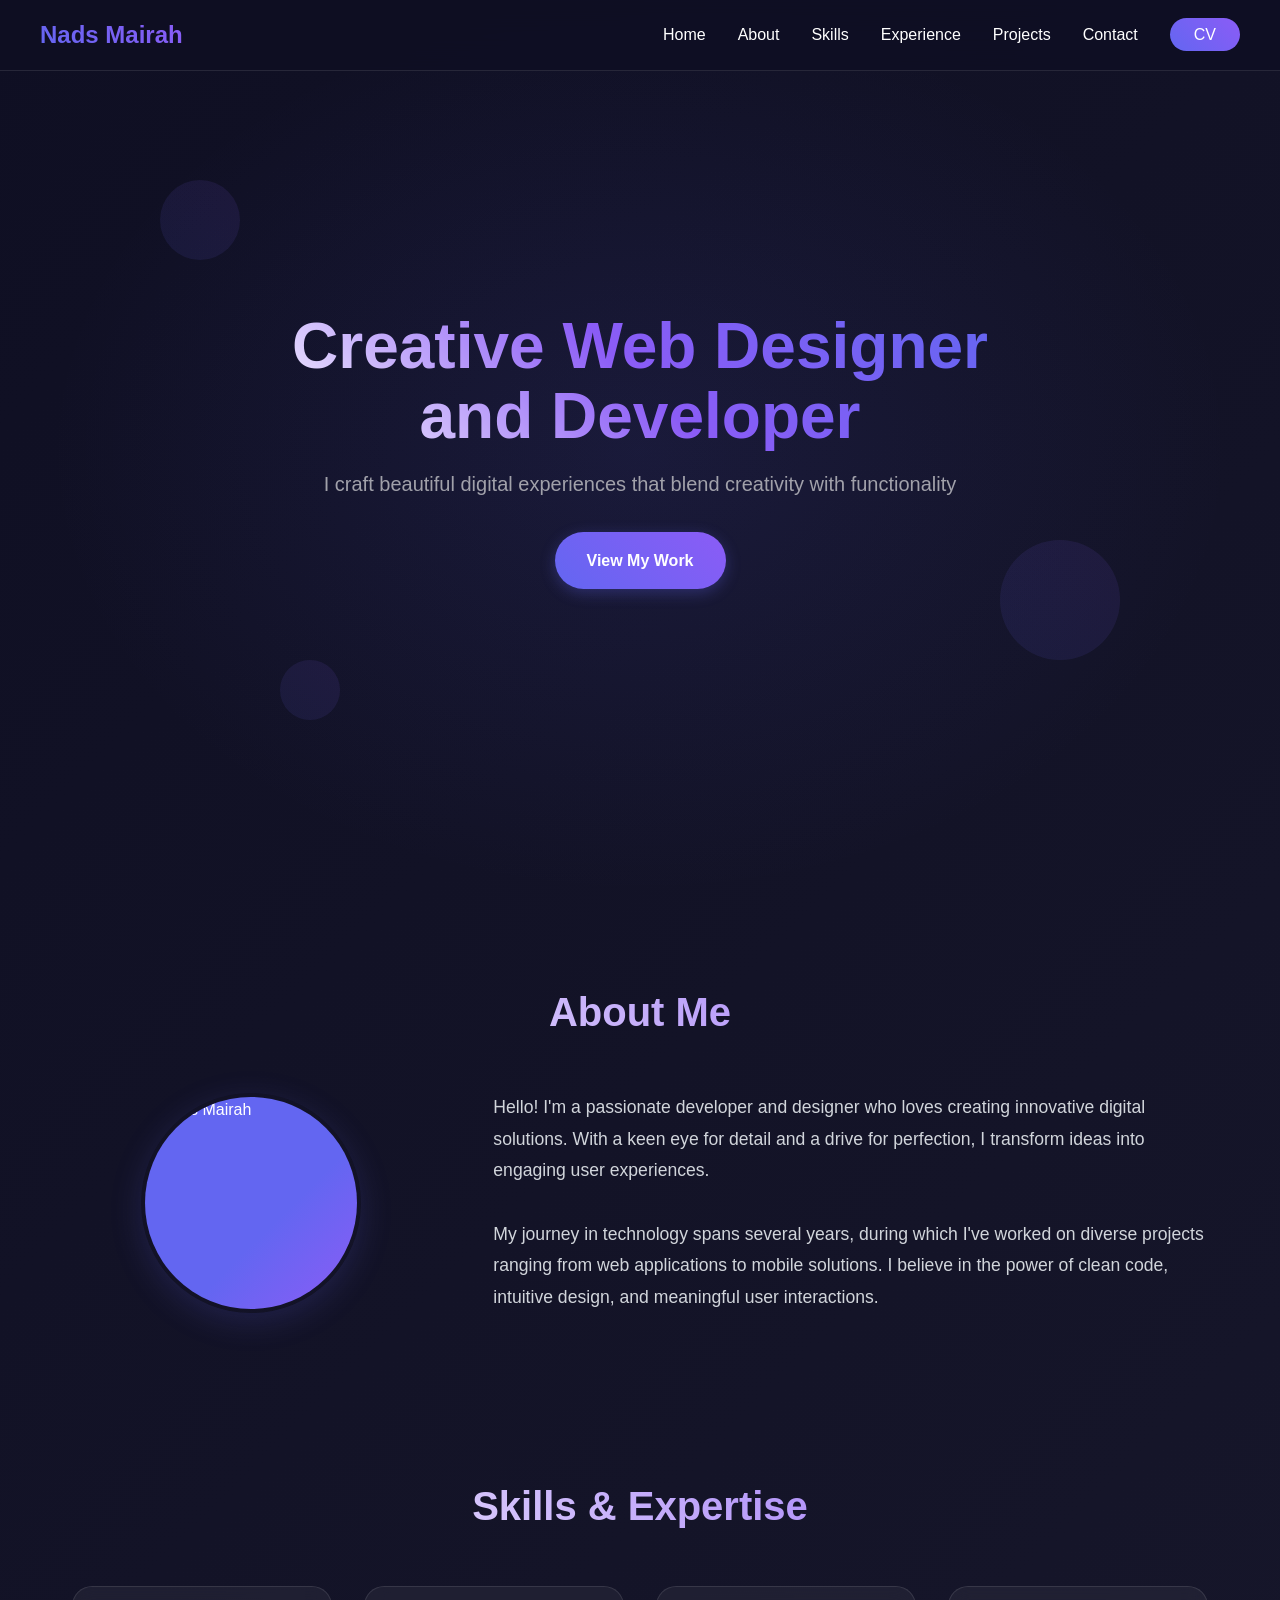
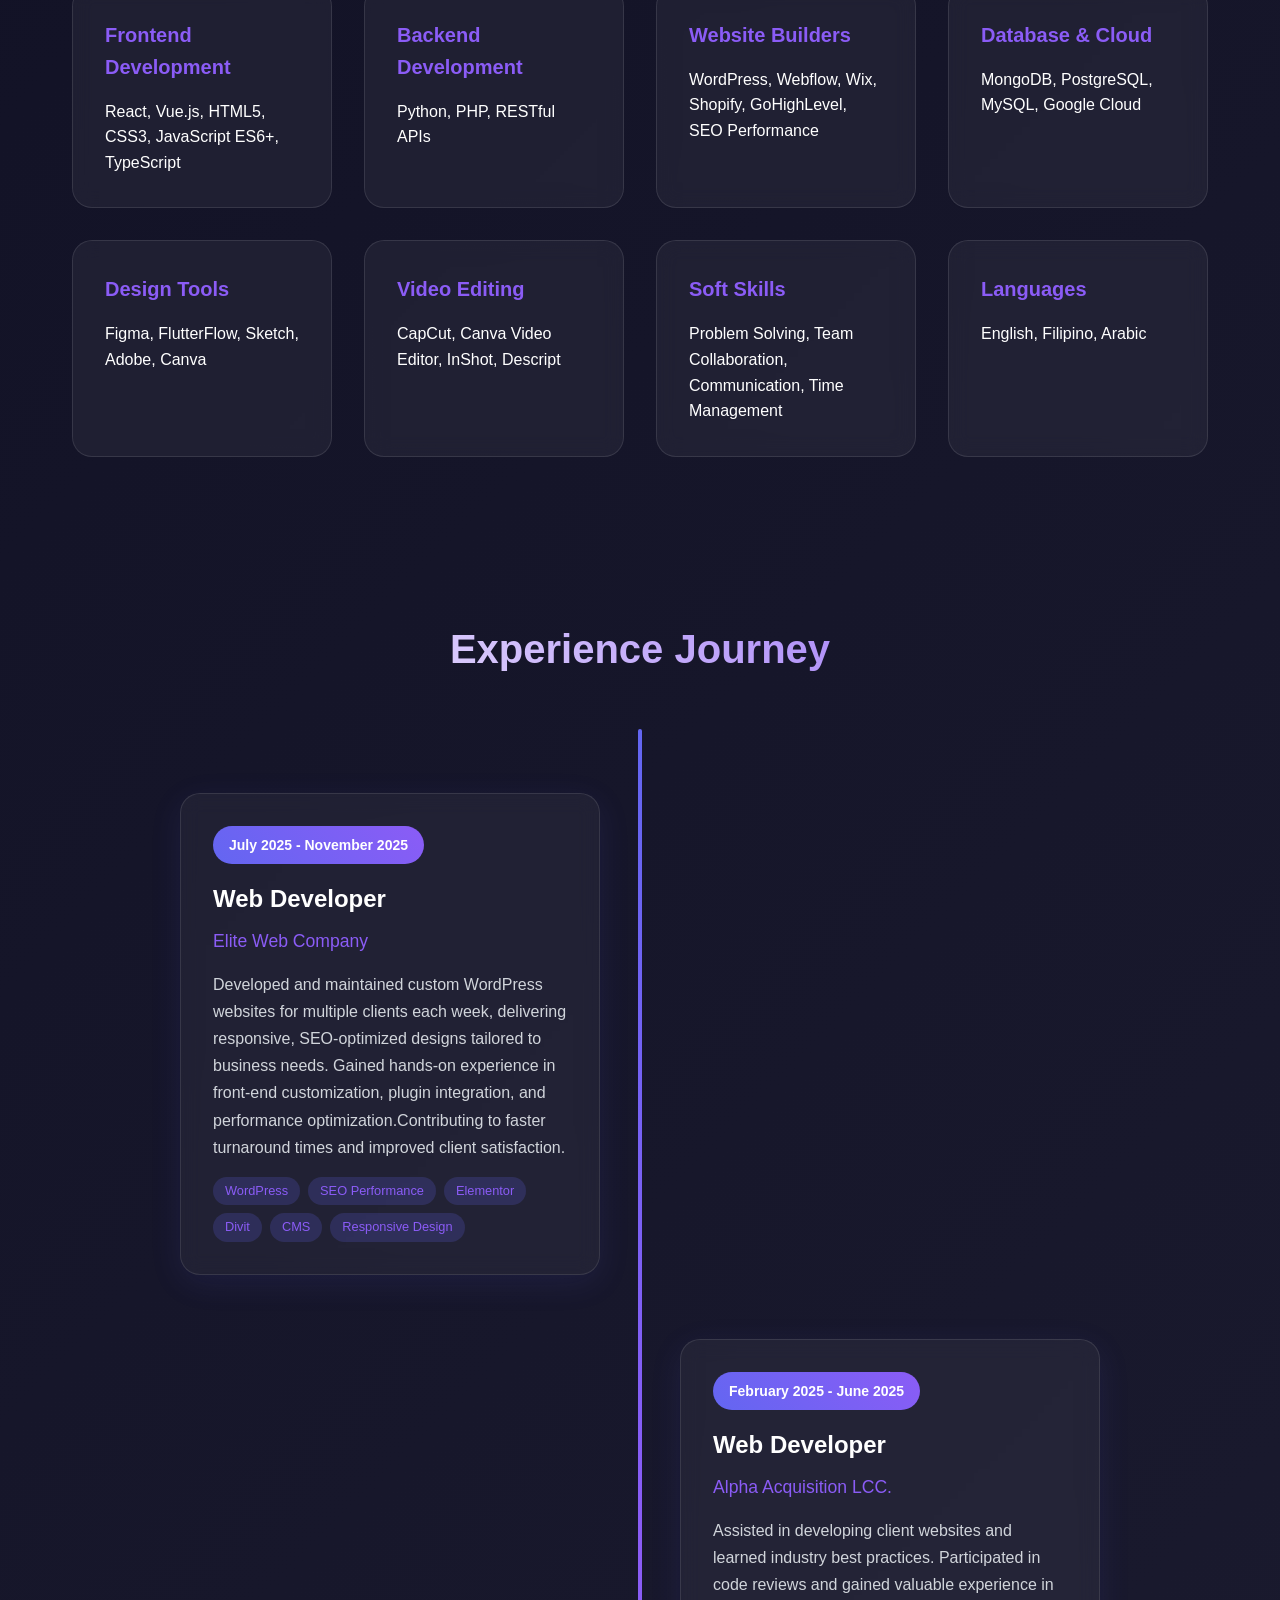
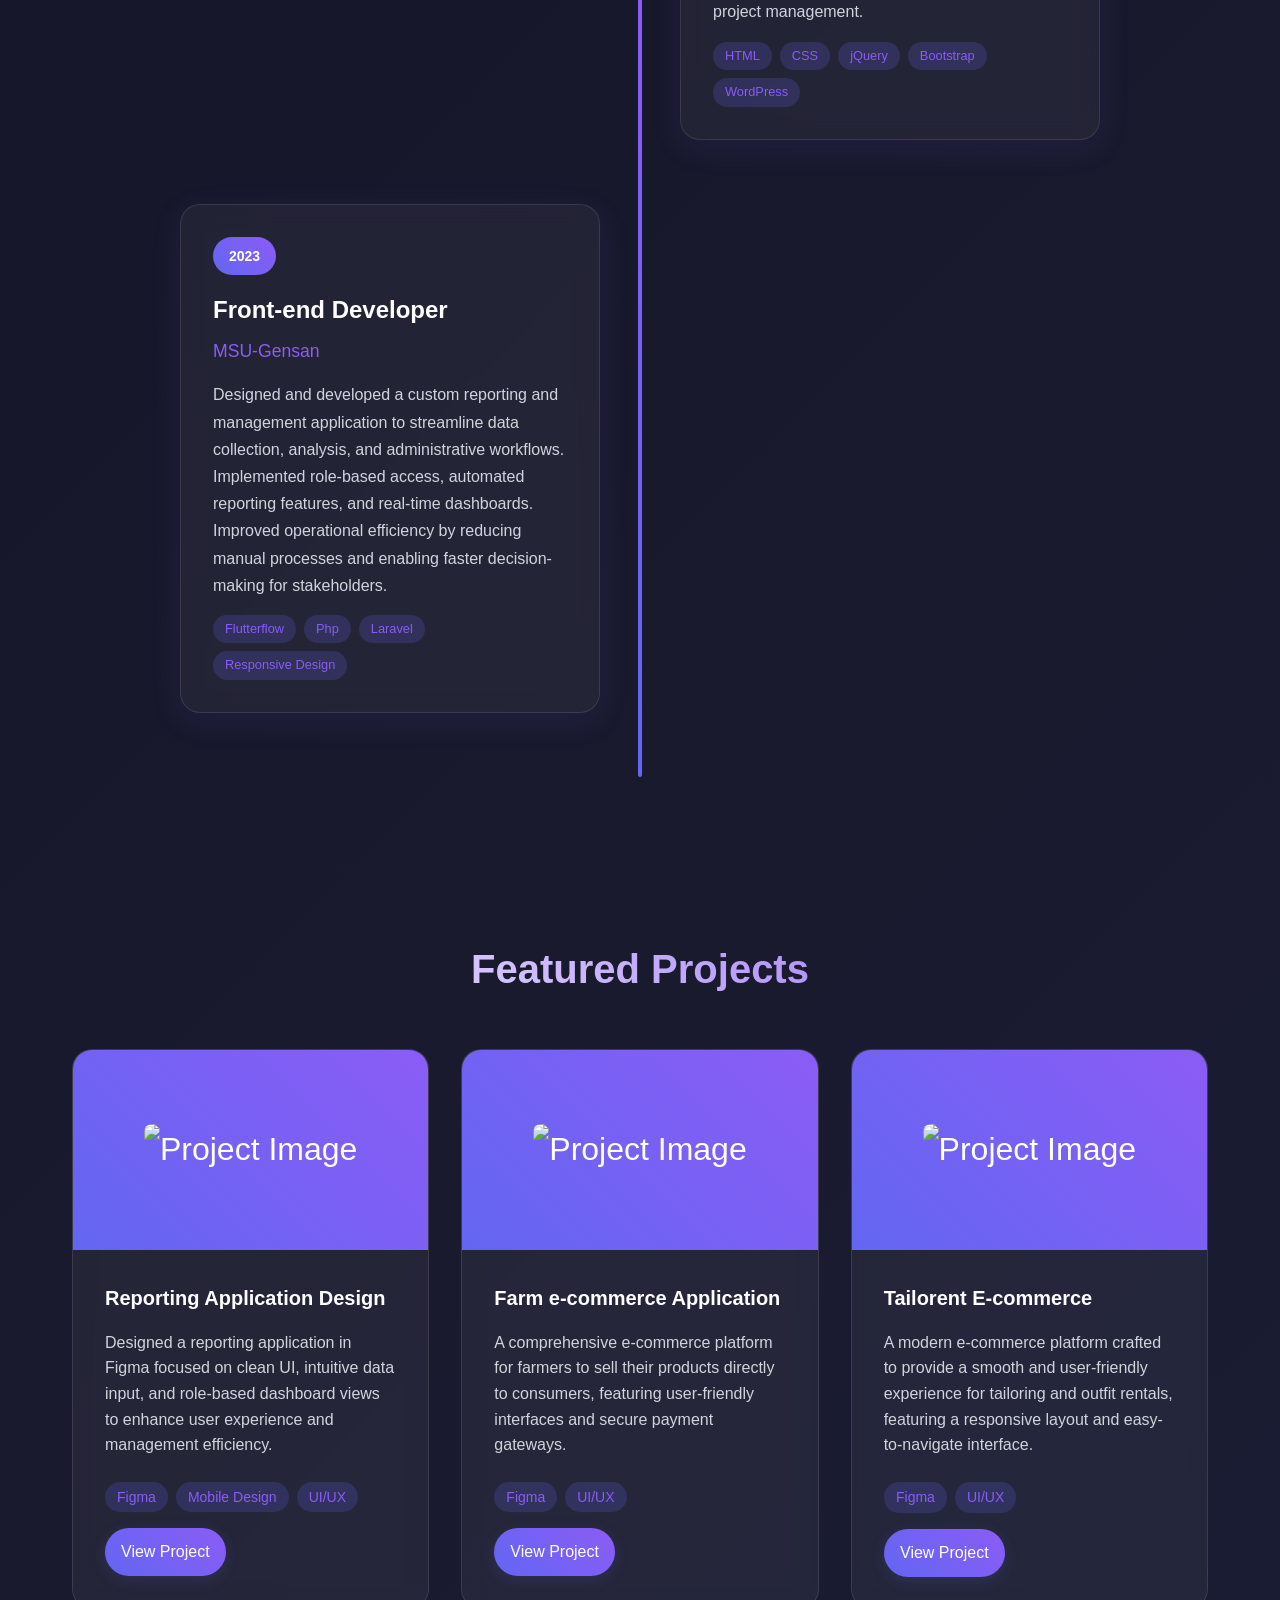
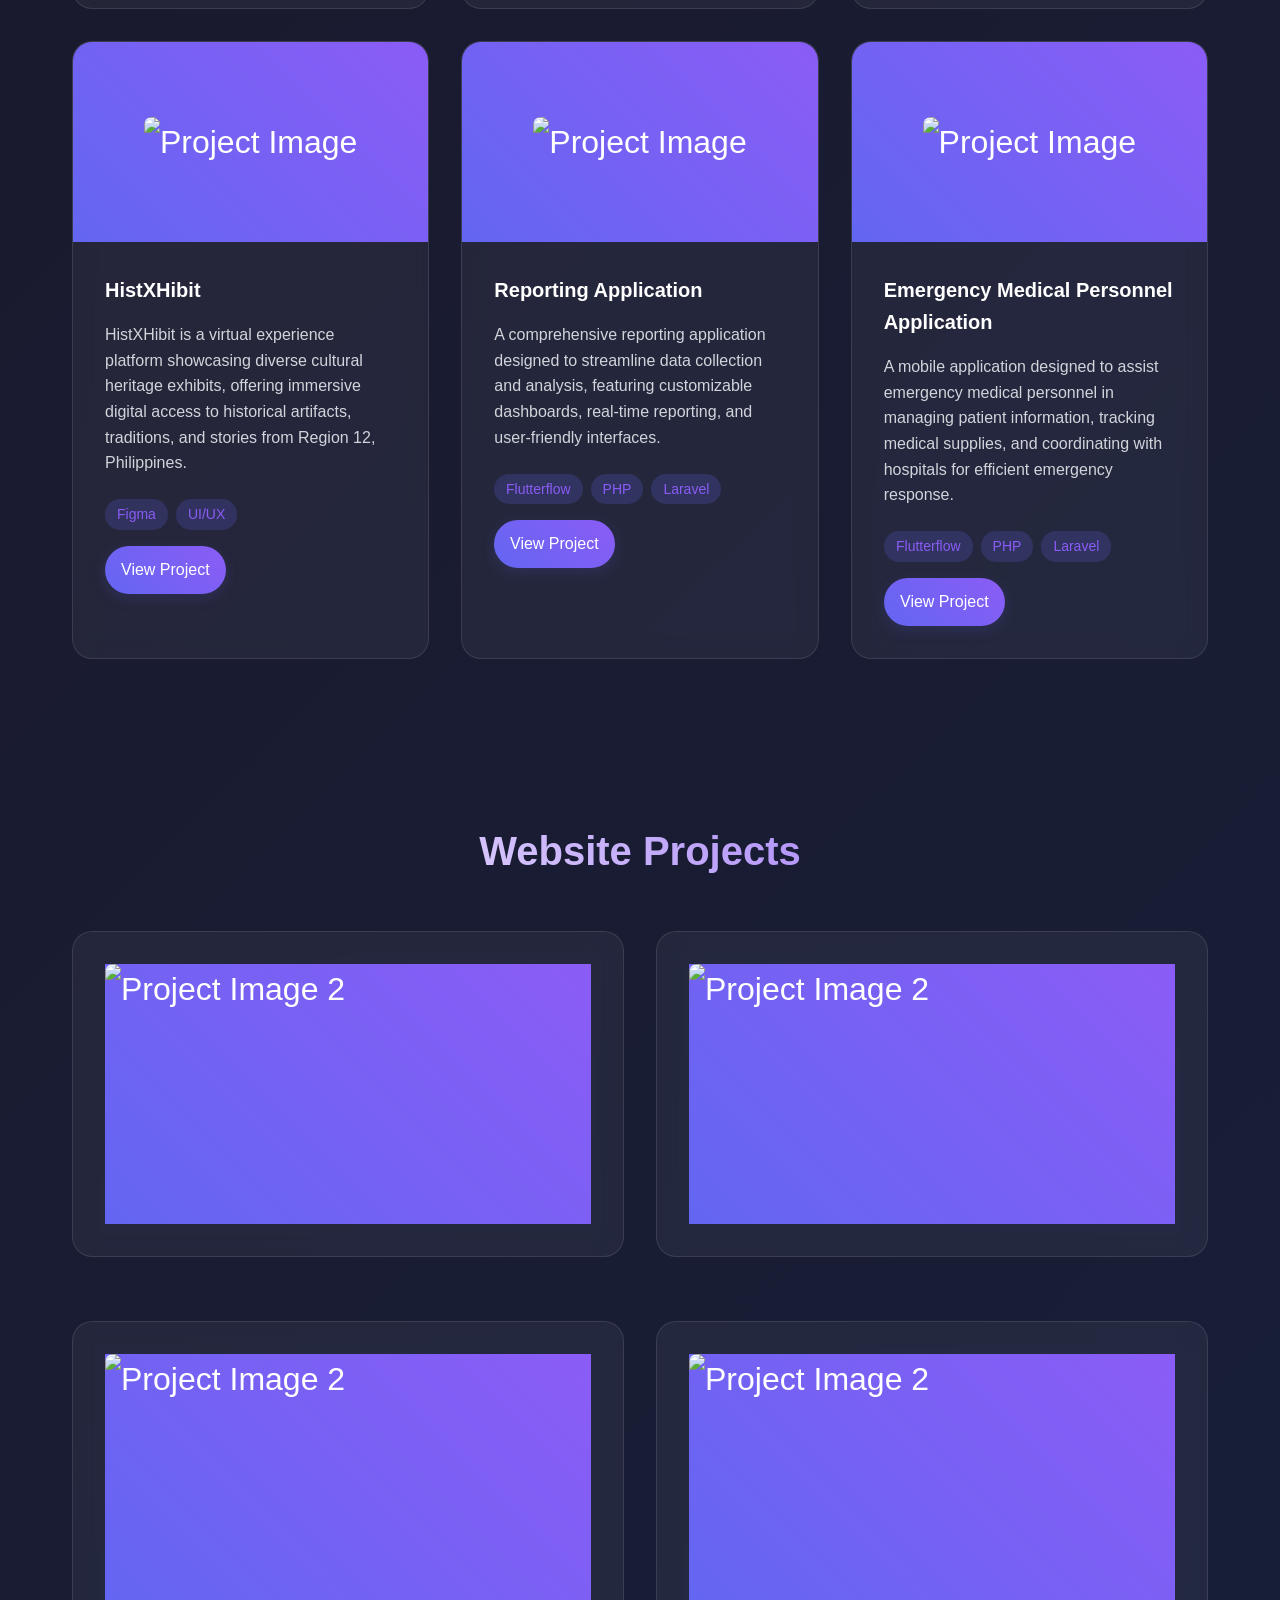
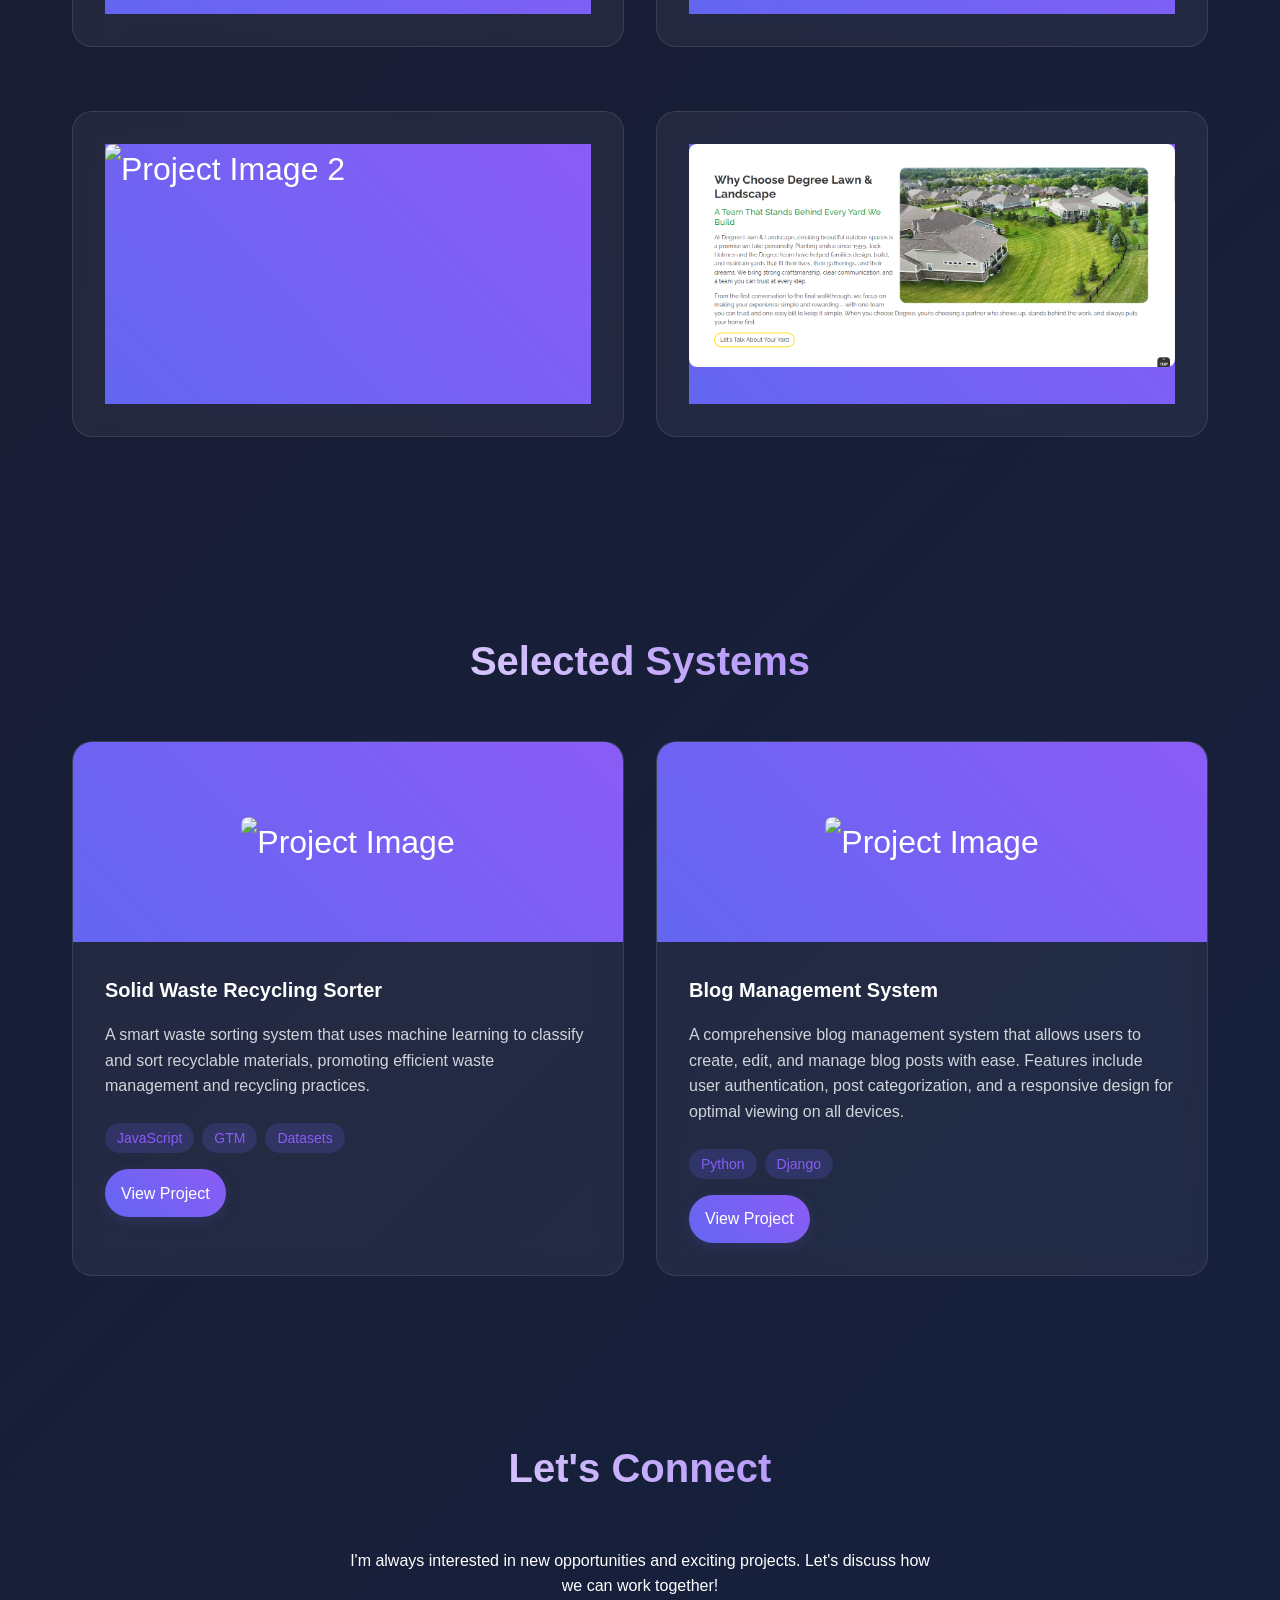
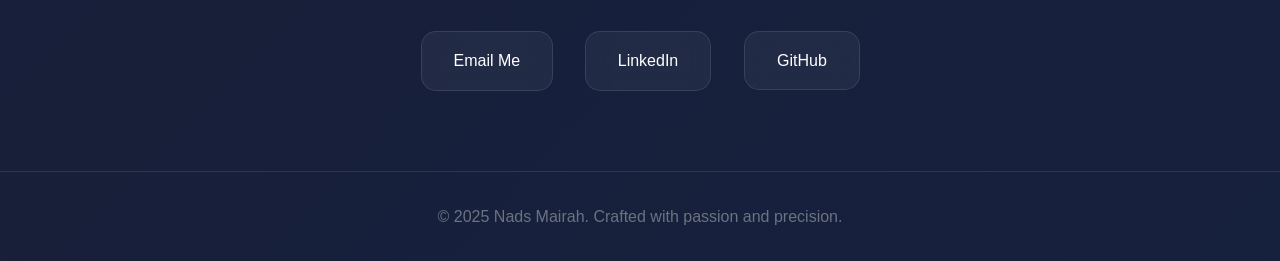
==== commit 0dab6bfd: "Implement code changes to enhance functionality and improve performance" ====
--- a/index.html
+++ b/index.html
@@ -5,7 +5,9 @@
     <meta name="viewport" content="width=device-width, initial-scale=1.0">
     <title>Nads Mairah | Portfolio</title>
     <link rel="stylesheet" href="index.css">
-    <link rel="stylesheet" href="https://cdnjs.cloudflare.com/ajax/libs/font-awesome/6.5.2/css/all.min.css">    
+    <link rel="stylesheet" href="https://cdnjs.cloudflare.com/ajax/libs/font-awesome/6.5.2/css/all.min.css">  
+    <link href="https://fonts.googleapis.com/css2?family=Dancing+Script&display=swap" rel="stylesheet">
+    <link rel="icon" type="image/png" href="assets/avatar.png">
 </head>
 <body>
     <!-- Navigation -->
@@ -36,7 +38,7 @@
         <div class="floating-element"></div>
         
         <div class="hero-content">
-            <h1>Creative Developer</h1>
+            <h1>Creative Web Designer and Developer</h1>
             <p>I craft beautiful digital experiences that blend creativity with functionality</p>
             <a href="#projects" class="cta-button">View My Work</a>
         </div>
@@ -102,9 +104,9 @@
         <div class="timeline">
             <div class="timeline-item">
                 <div class="timeline-content">
-                    <span class="timeline-date"> 2025</span>
+                    <span class="timeline-date"> July 2025 - November 2025</span>
                     <h3 class="timeline-title">Web Developer</h3>
-                    <h4 class="timeline-company">Alpha Acquisition LCC.</h4>
+                    <h4 class="timeline-company">Elite Web Company</h4>
                     <p class="timeline-description">
                         Developed and maintained custom WordPress websites for multiple clients each week,
                          delivering responsive, SEO-optimized designs tailored to business needs.
@@ -115,6 +117,7 @@
                         <span class="timeline-skill">WordPress</span>
                         <span class="timeline-skill">SEO Performance</span>
                         <span class="timeline-skill">Elementor</span>
+                        <span class="timeline-skill">Divit</span>
                         <span class="timeline-skill">CMS</span>
                         <span class="timeline-skill">Responsive Design</span>
                     </div>
@@ -123,9 +126,9 @@
 
             <div class="timeline-item">
                 <div class="timeline-content">
-                    <span class="timeline-date">2025</span>
-                    <h3 class="timeline-title">Web Development Intern</h3>
-                    <h4 class="timeline-company">Creative Agency</h4>
+                    <span class="timeline-date">February 2025 - June 2025</span>
+                    <h3 class="timeline-title">Web Developer</h3>
+                    <h4 class="timeline-company">Alpha Acquisition LCC.</h4>
                     <p class="timeline-description">
                         Assisted in developing client websites and learned industry best practices. 
                         Participated in code reviews and gained valuable experience in project 
@@ -263,6 +266,7 @@
             
 
     </section>
+    
 
     <section id="featured-slideshow">
     <h2 class="section-title">Website Projects</h2>
--- a/index.css
+++ b/index.css
@@ -33,7 +33,7 @@
     width: 100%;
     background: rgba(15, 15, 35, 0.95);
     backdrop-filter: blur(20px);
-    z-index: 1000;
+    z-index: 10000;
     padding: 1rem 2rem;
     border-bottom: 1px solid rgba(255, 255, 255, 0.1);
 }
@@ -151,6 +151,7 @@
     text-align: center;
     position: relative;
     background: radial-gradient(ellipse at center, rgba(99, 102, 241, 0.1) 0%, transparent 70%);
+    z-index: 1;
 }
 
 .hero-content {
@@ -160,7 +161,7 @@
 }
 
 .hero h1 {
-    font-size: clamp(3rem, 8vw, 6rem);
+    font-size: clamp(2rem, 8vw, 4rem);
     font-weight: 800;
     margin-bottom: 1rem;
     background: linear-gradient(45deg, #ffffff, #8b5cf6, #6366f1);
@@ -201,6 +202,7 @@
     border-radius: 50%;
     background: linear-gradient(45deg, rgba(99, 102, 241, 0.1), rgba(139, 92, 246, 0.1));
     animation: float 6s ease-in-out infinite;
+    z-index: 2;
 }
 
 .floating-element:nth-child(1) {
@@ -774,4 +776,4 @@
     section {
         padding: 3rem 1rem;
     }
-}
+}
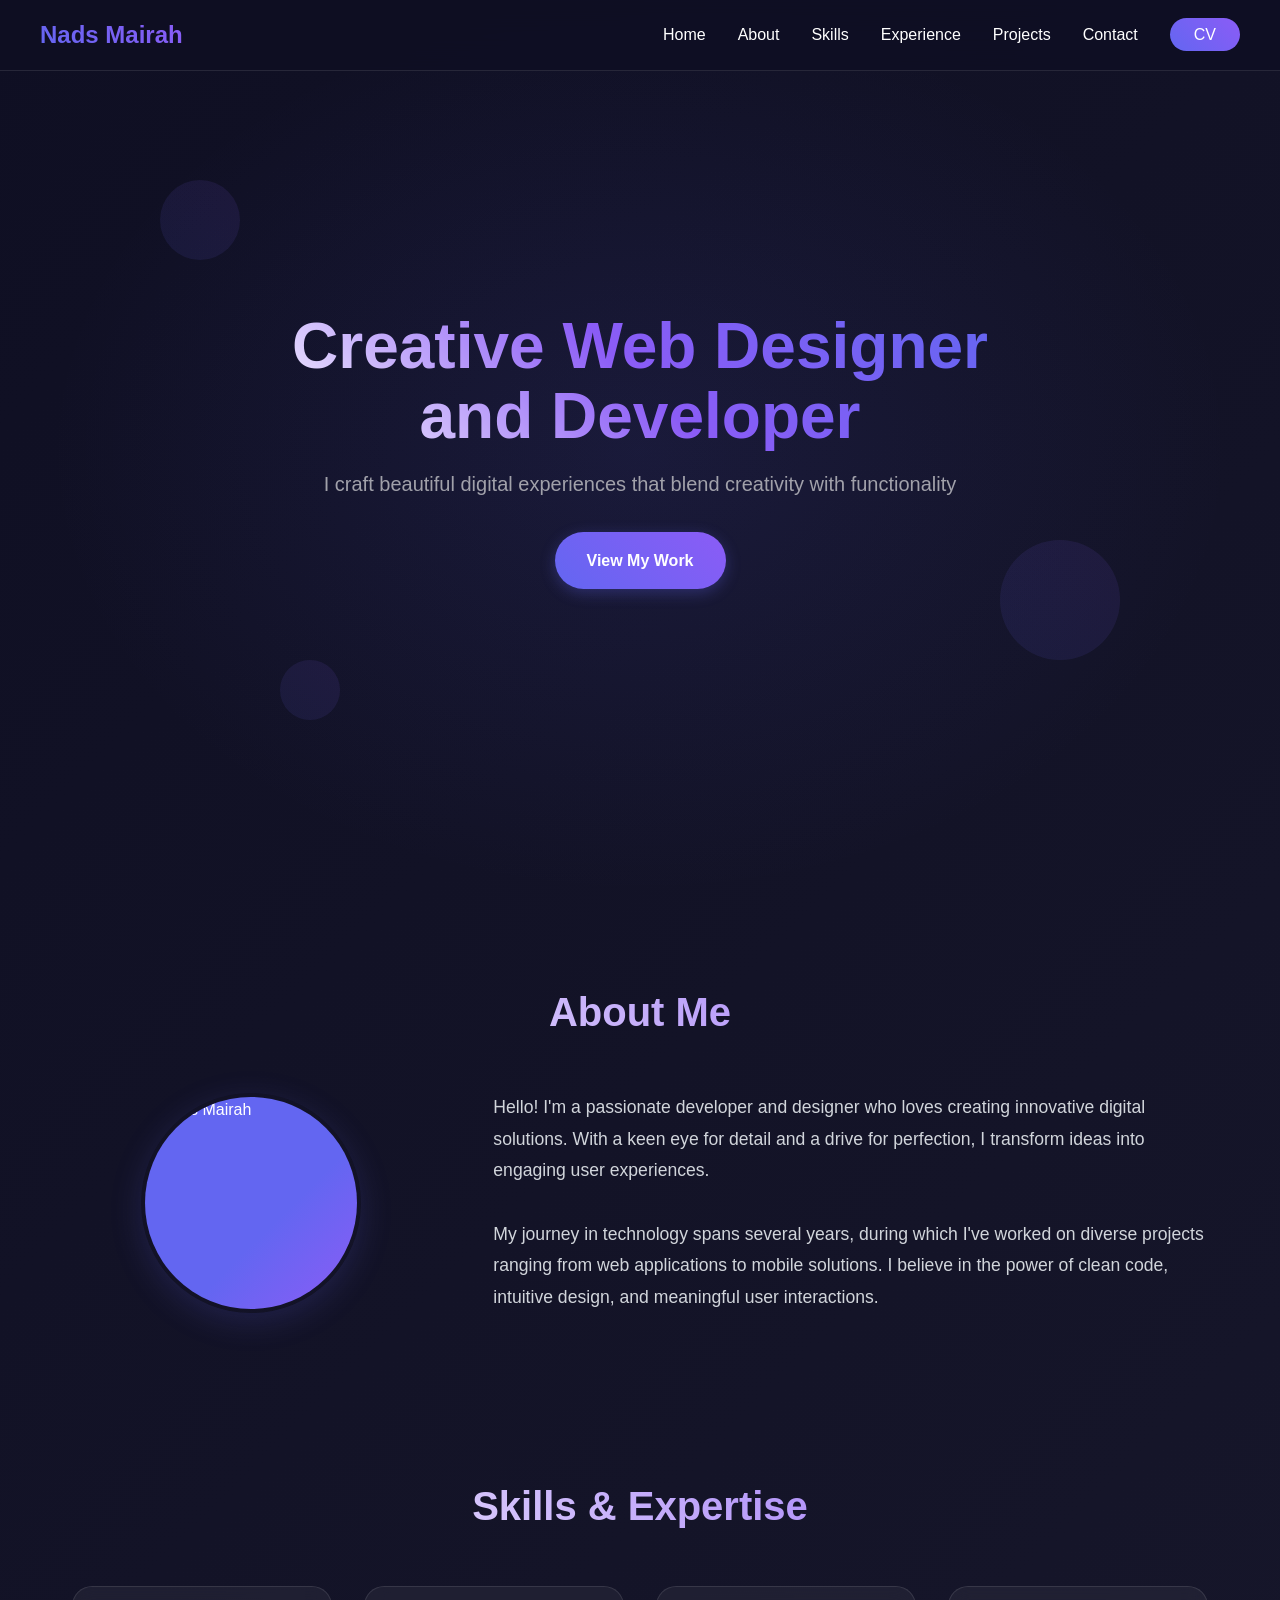
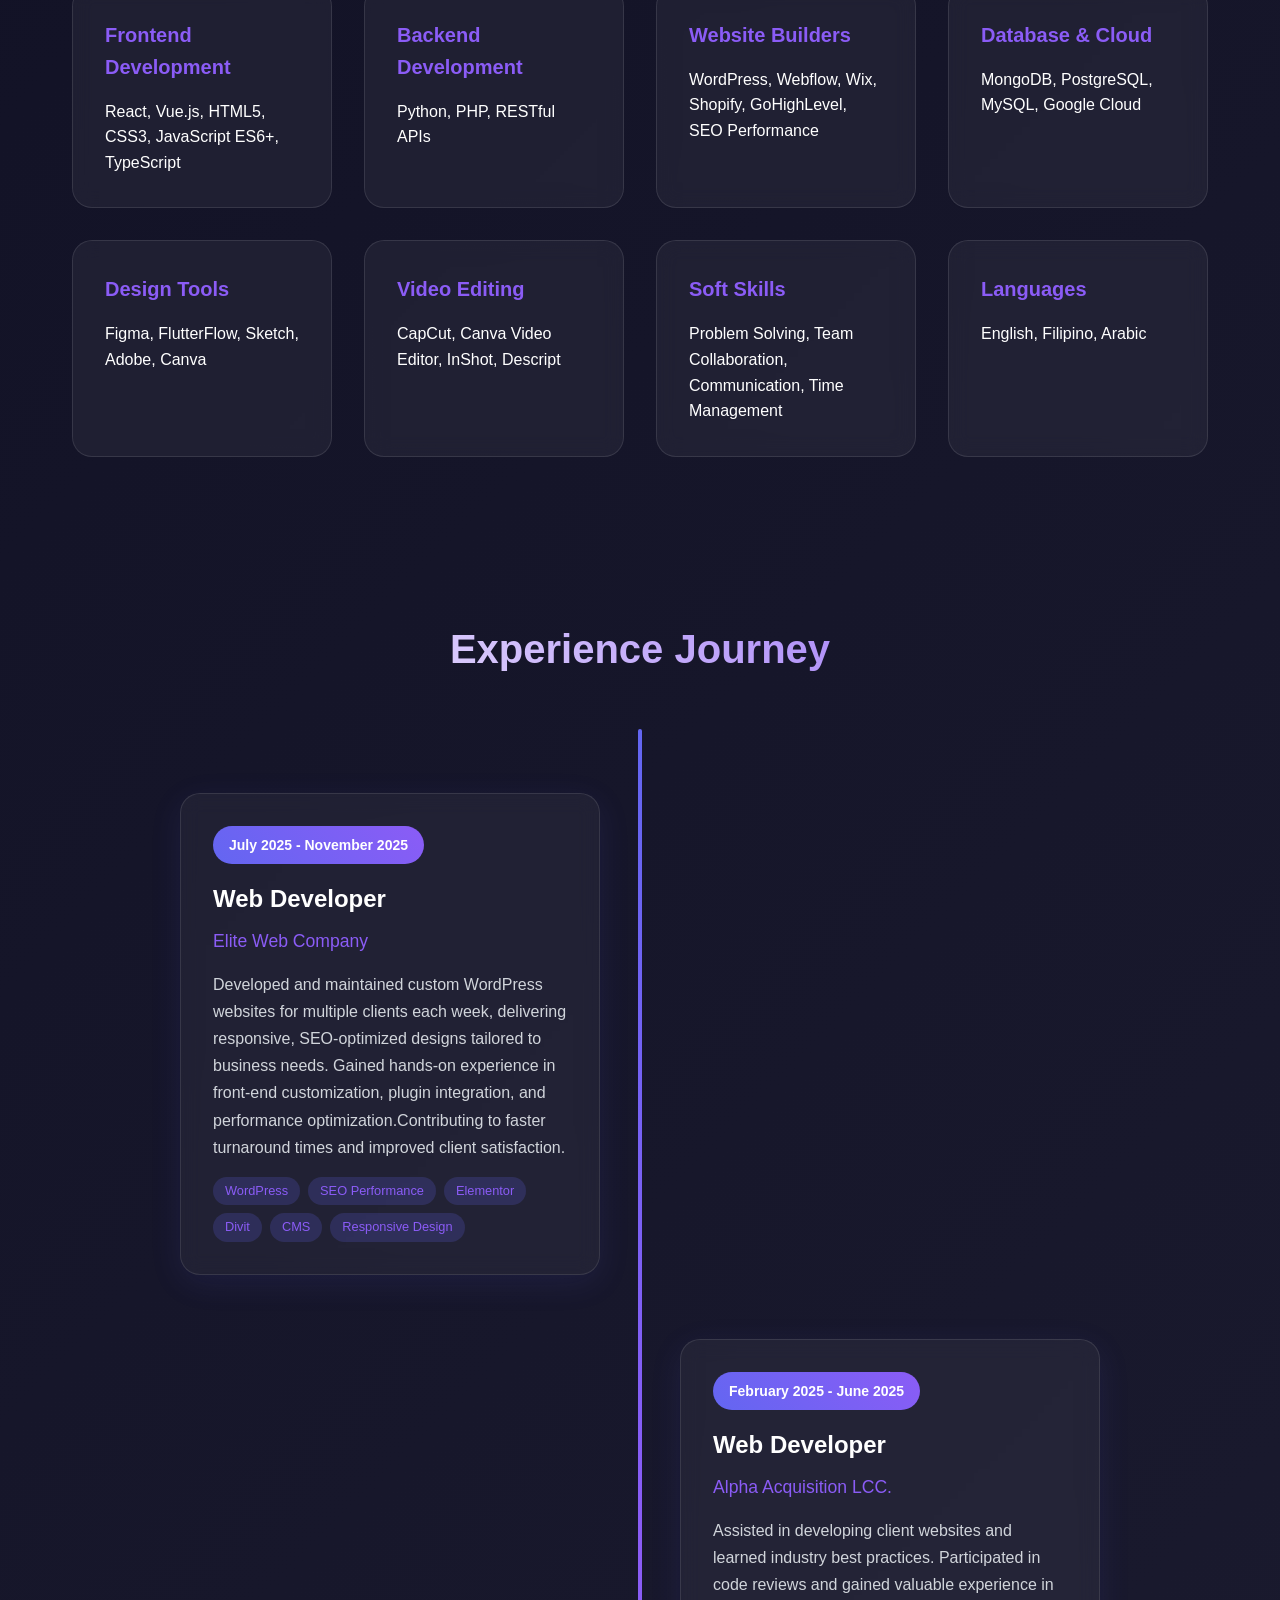
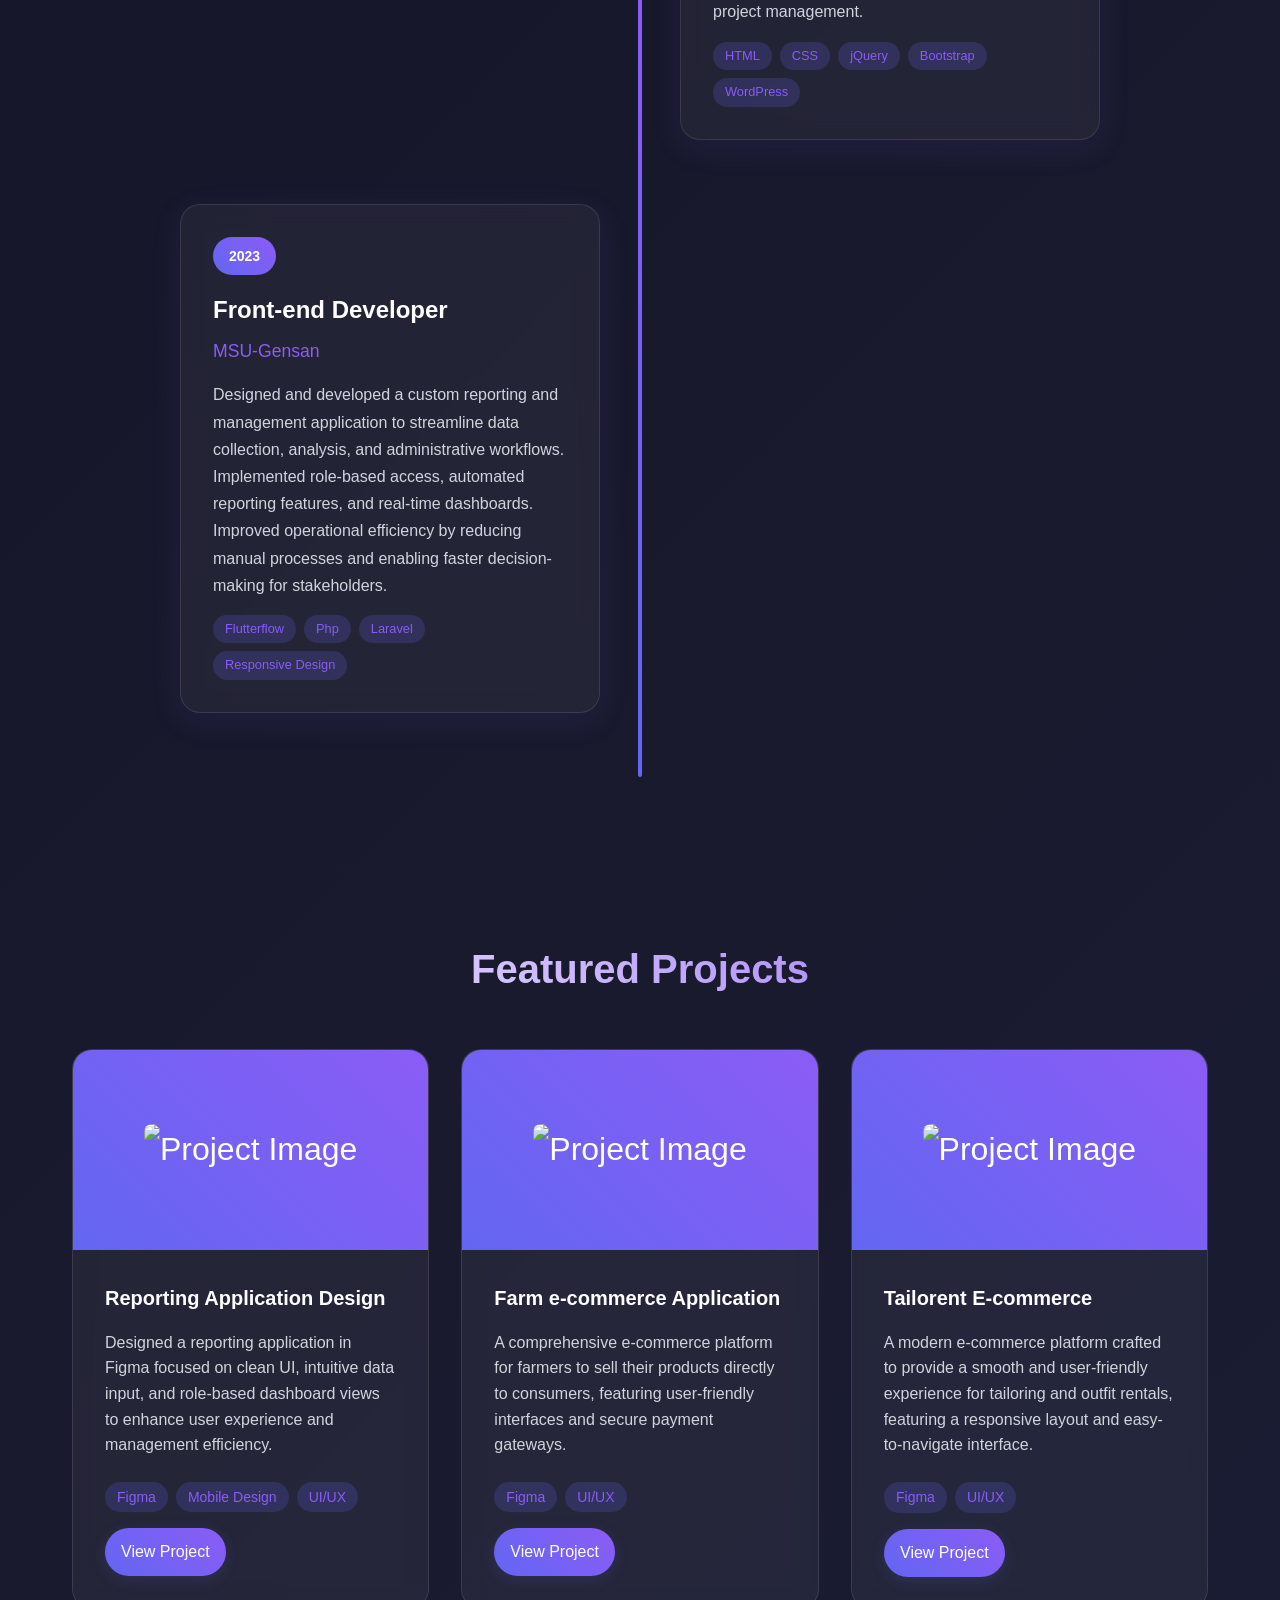
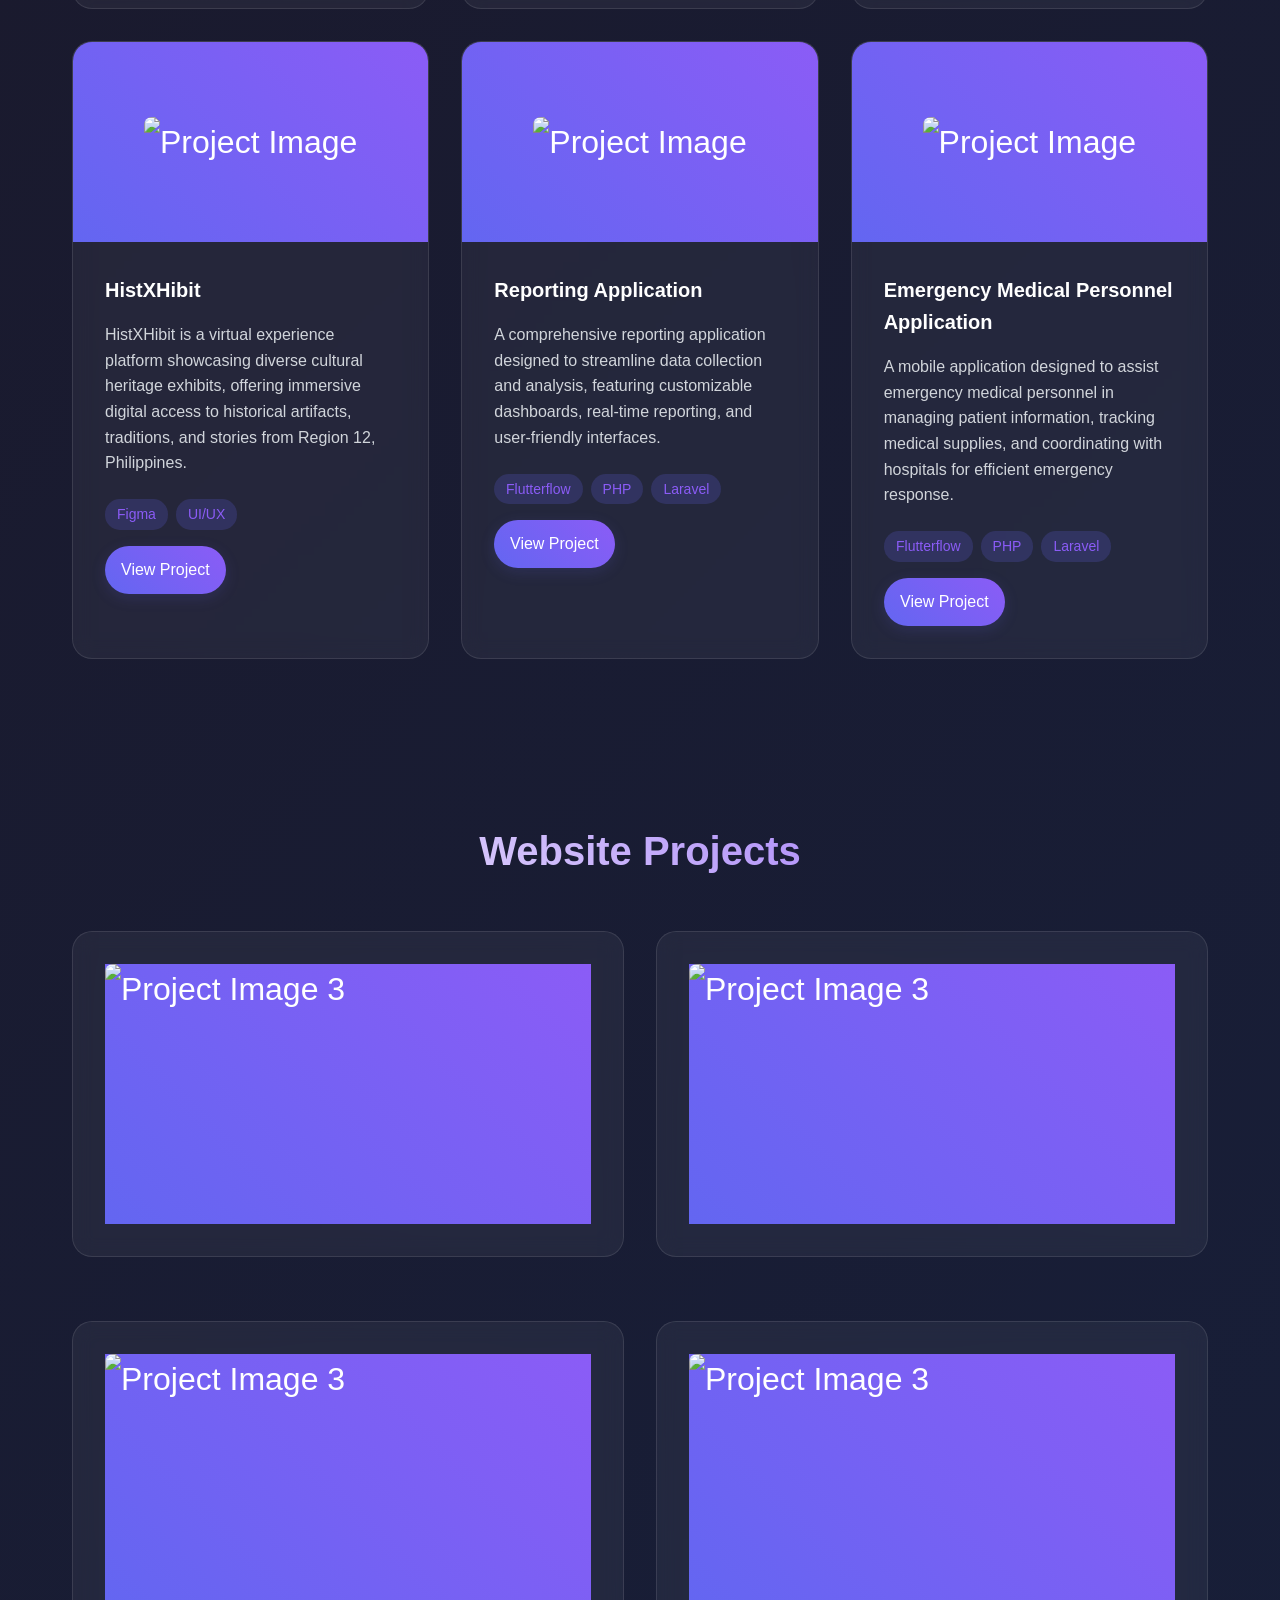
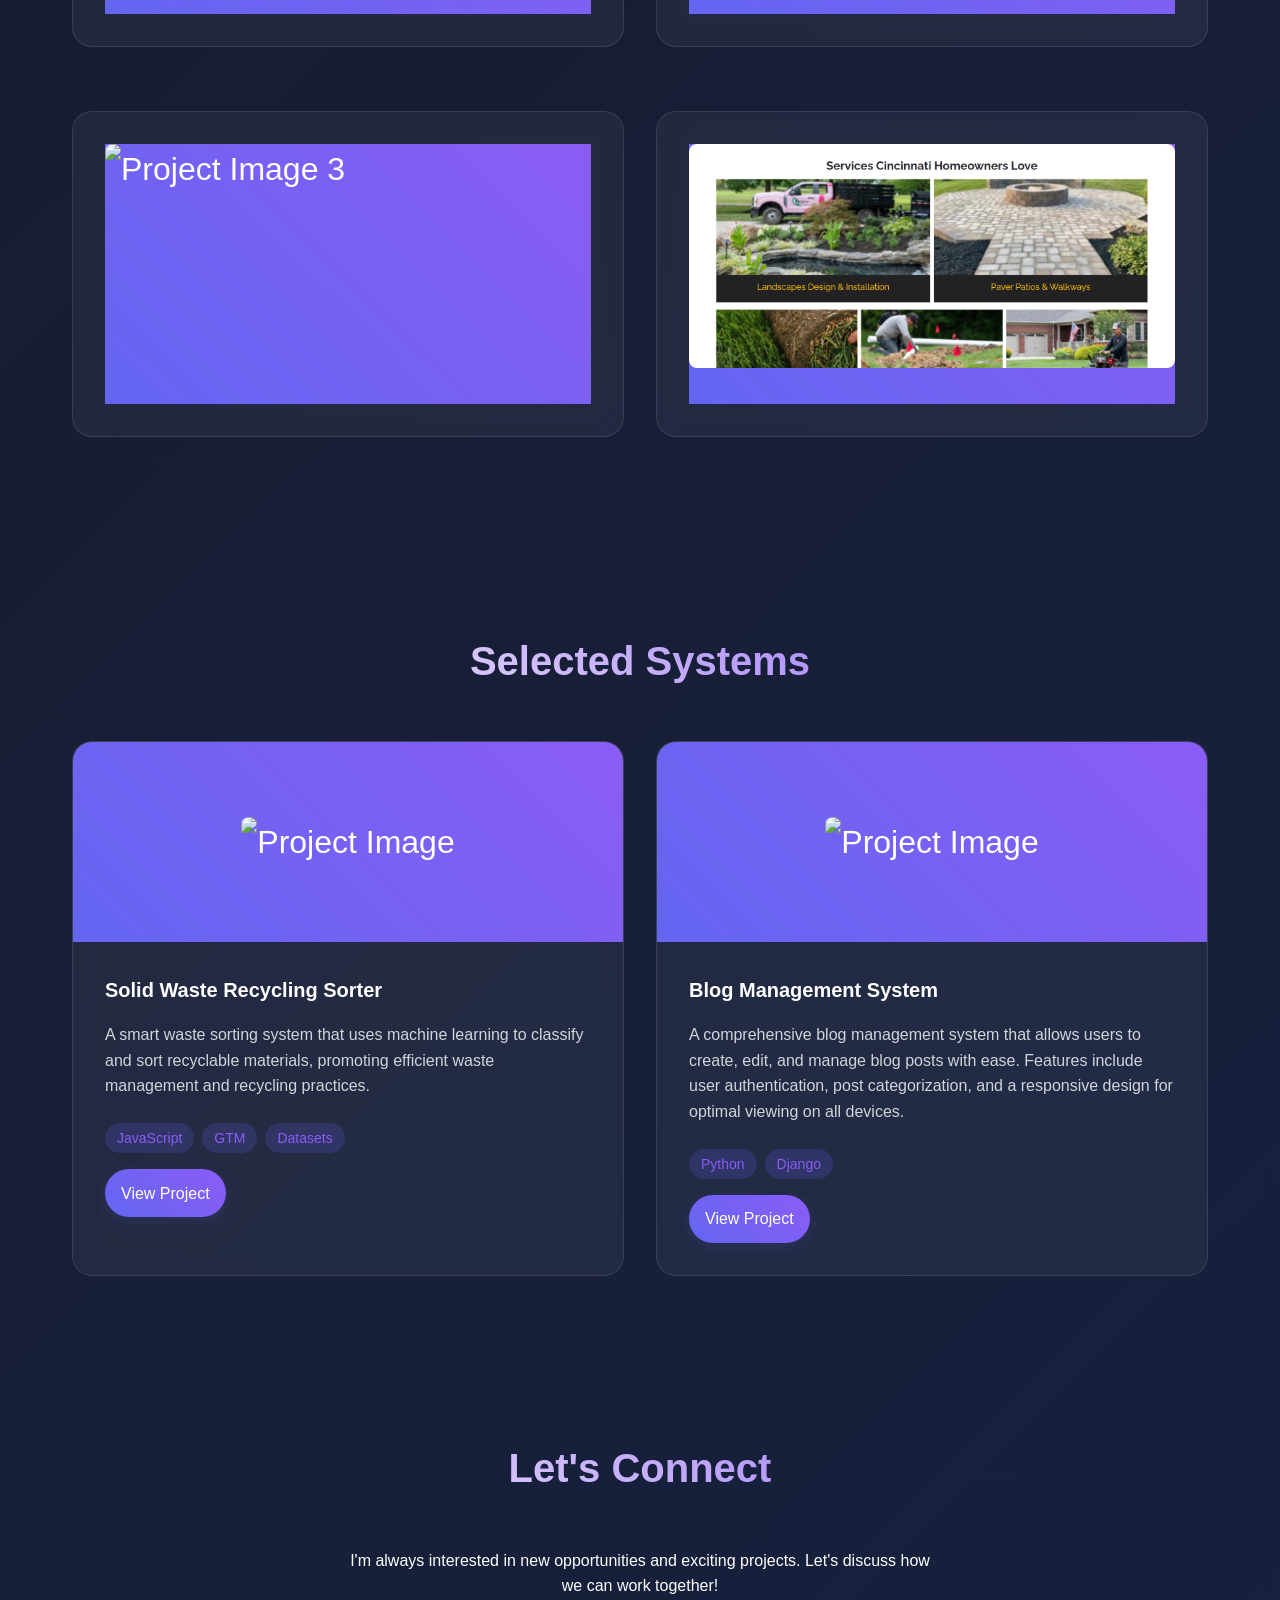
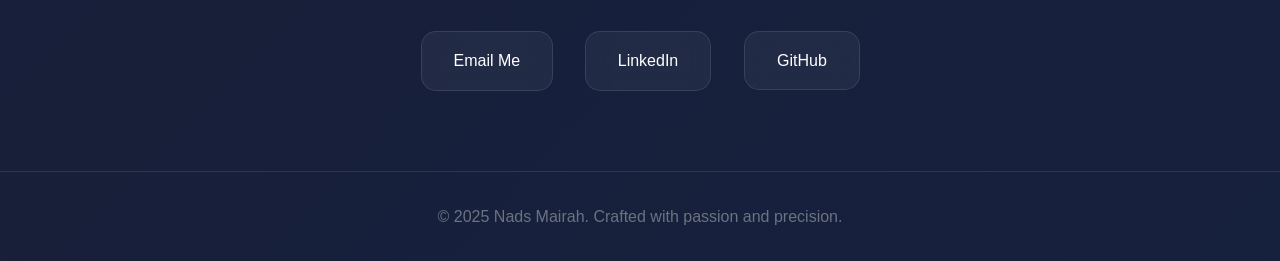
==== commit 0e2d5615: "Update index.html" ====
--- a/index.html
+++ b/index.html
@@ -7,7 +7,7 @@
     <link rel="stylesheet" href="index.css">
     <link rel="stylesheet" href="https://cdnjs.cloudflare.com/ajax/libs/font-awesome/6.5.2/css/all.min.css">  
     <link href="https://fonts.googleapis.com/css2?family=Dancing+Script&display=swap" rel="stylesheet">
-    <link rel="icon" type="image/png" href="assets/avatar.png">
+    <link rel="icon" type="image/png" href="assets/favicon.png">
 </head>
 <body>
     <!-- Navigation -->
@@ -26,7 +26,7 @@
                 <li><a href="#experience">Experience</a></li>
                 <li><a href="#projects">Projects</a></li>
                 <li><a href="#contact">Contact</a></li>
-                <li><a href="assets/Resume.pdf" onclick="downloadResume()" class="resume-btn">CV</a></li>
+                <li><a href="assets/webdev_nads_cv.pdf" onclick="downloadResume()" class="resume-btn">CV</a></li>
             </ul>
         </div>
     </nav>
@@ -358,7 +358,7 @@
                         <span class="tag">GTM</span>
                         <span class="tag">Datasets</span>
                     </div>
-                    <a href="https://nadsbalyamin.github.io/gtm/" class="view-project-btn" target="_blank">View Project</a>
+                    <a href="https://nikozora.github.io/gtm/" class="view-project-btn" target="_blank">View Project</a>
                 </div>
             </div>
             <div class="project-card">
@@ -375,7 +375,7 @@
                         <span class="tag">Python</span>
                         <span class="tag">Django</span>
                     </div>
-                    <a href="https://github.com/nadsbalyamin/it183-balyamin" class="view-project-btn" target="_blank">View Project</a>
+                    <a href="https://github.com/nikozora/it183-balyamin" class="view-project-btn" target="_blank">View Project</a>
                 </div>
 
             
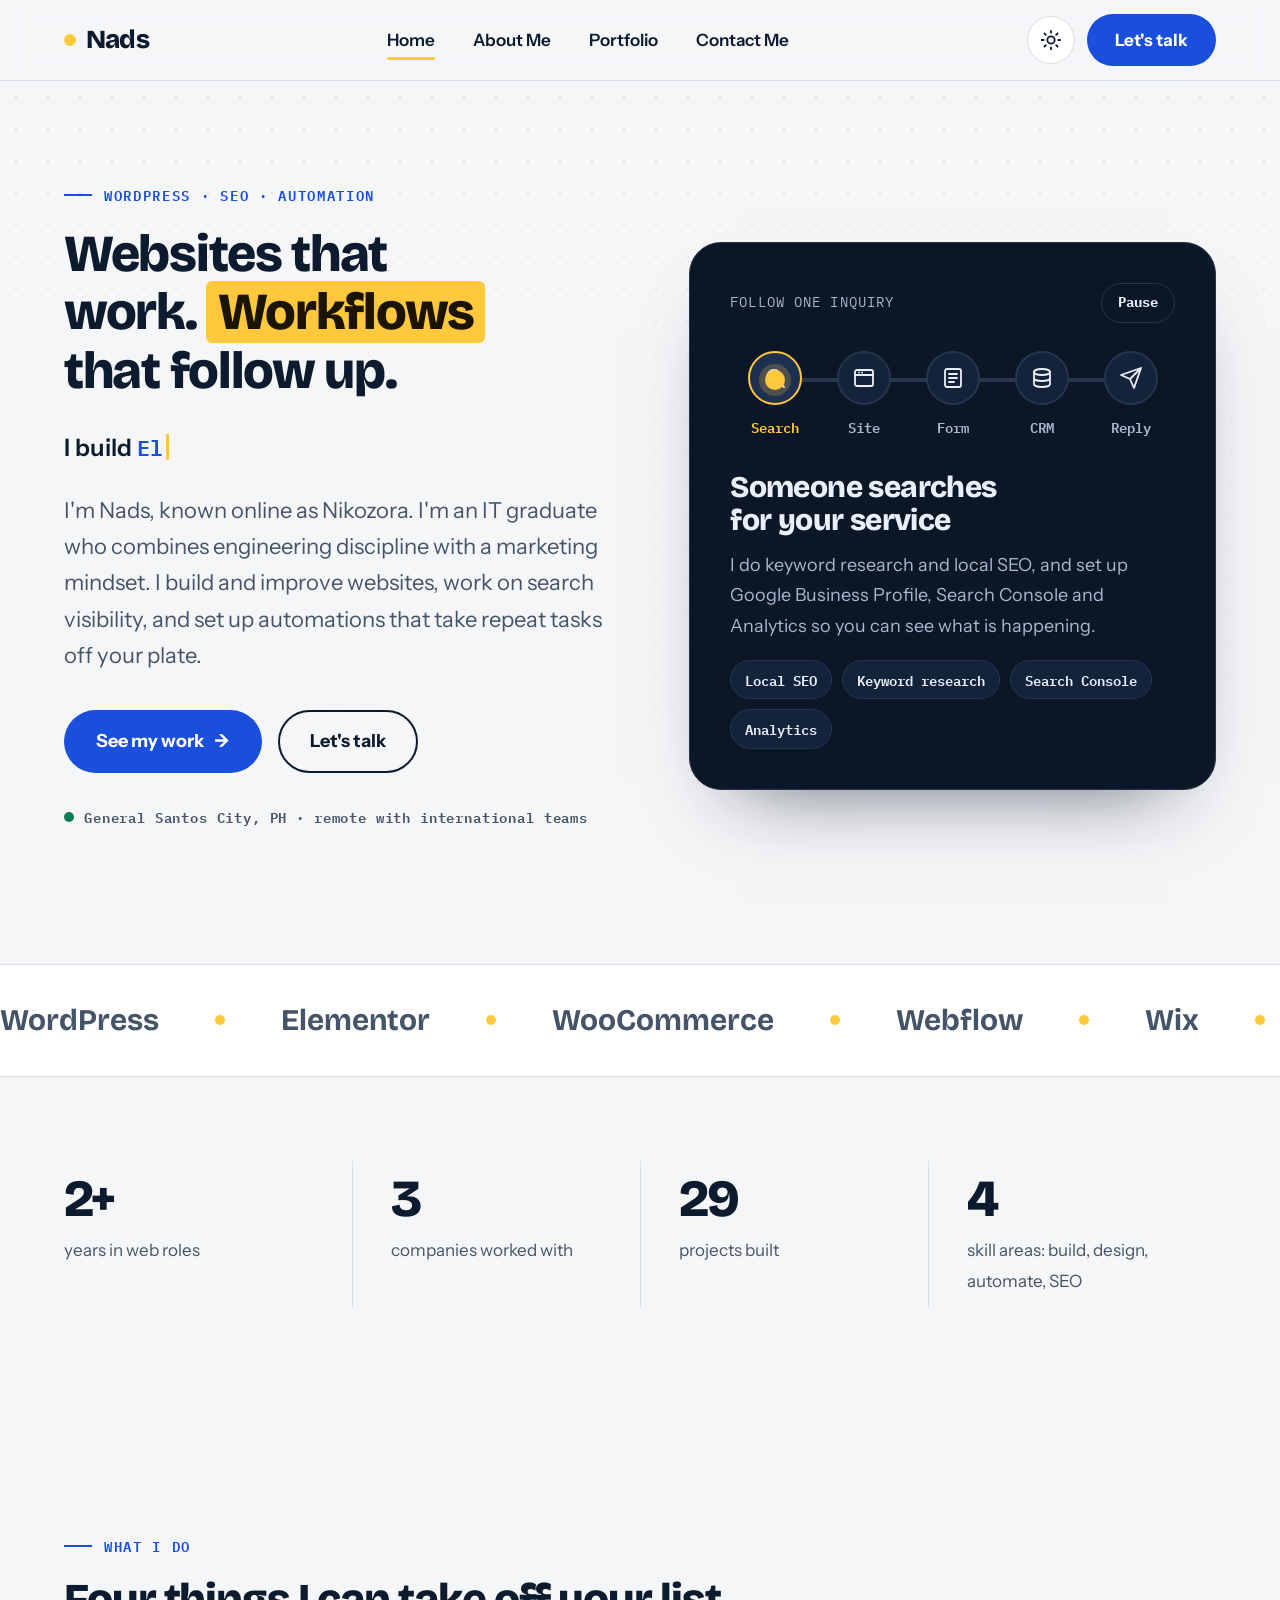
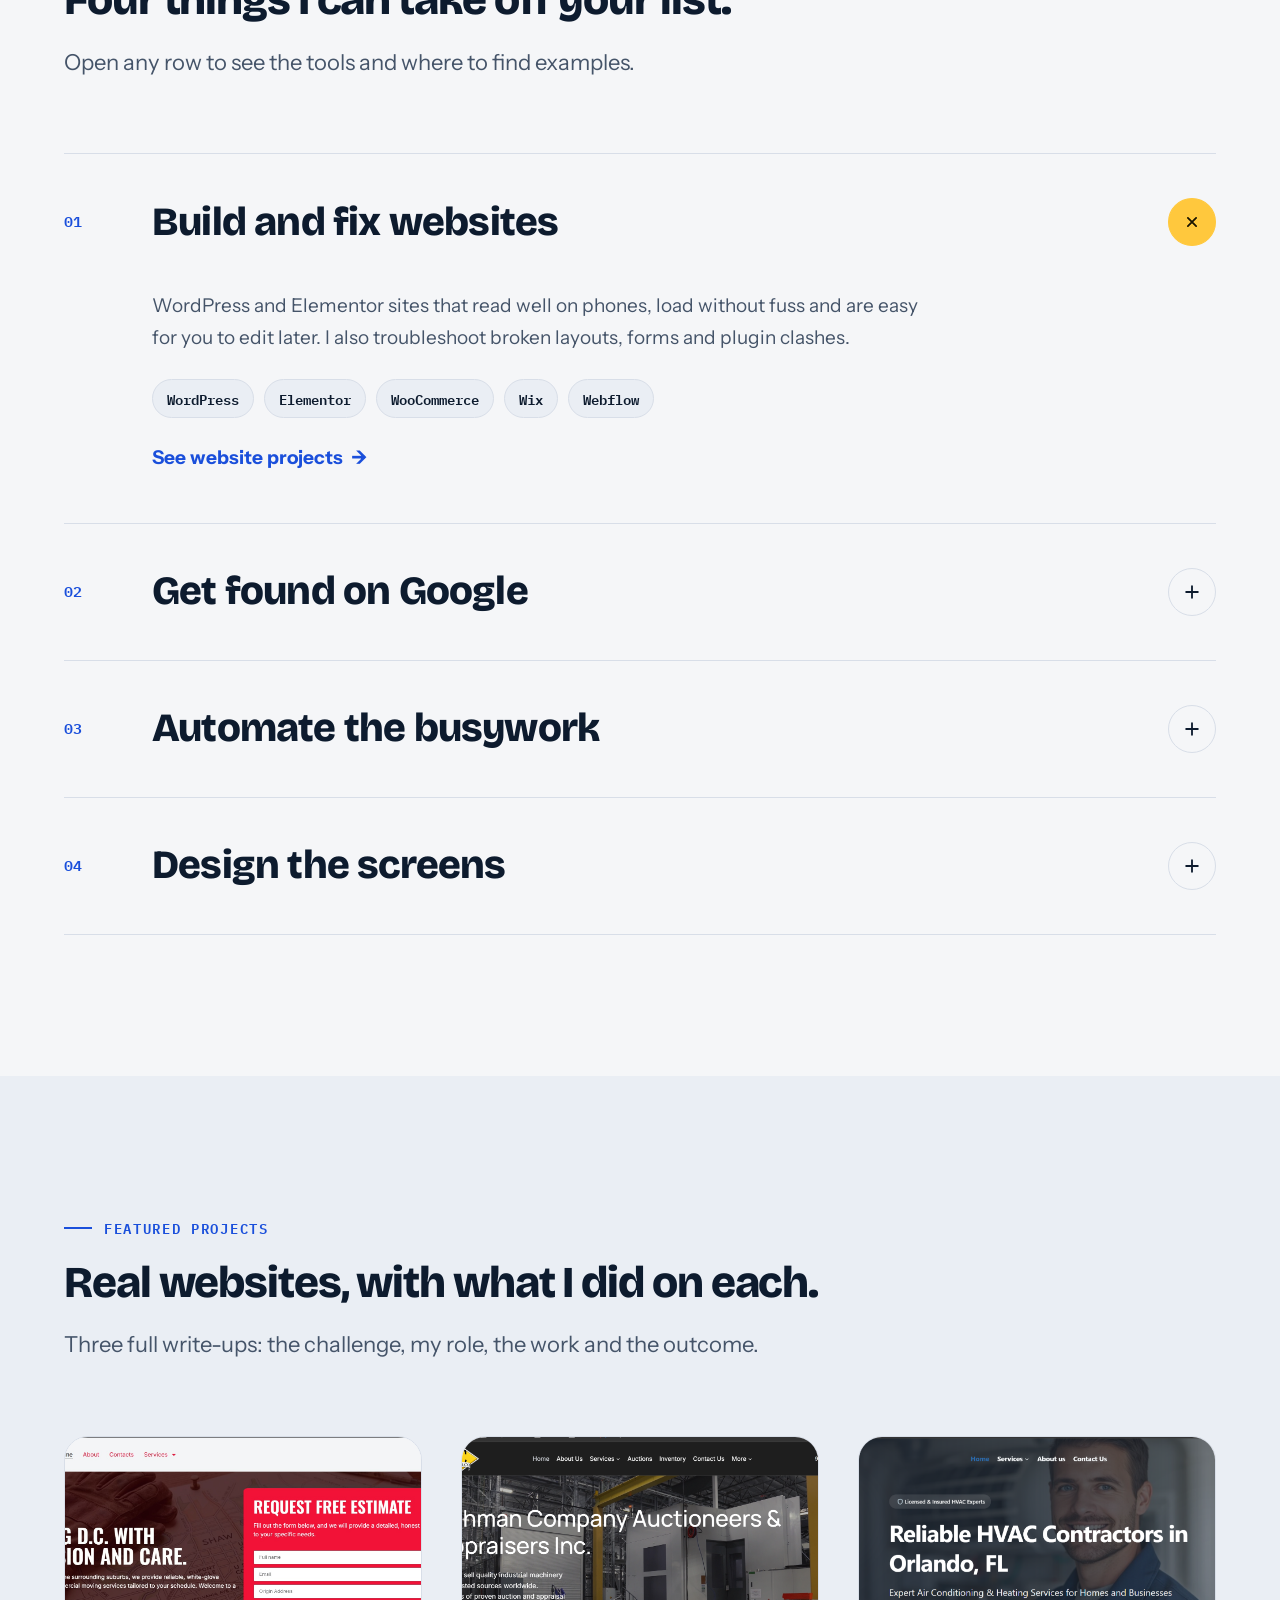
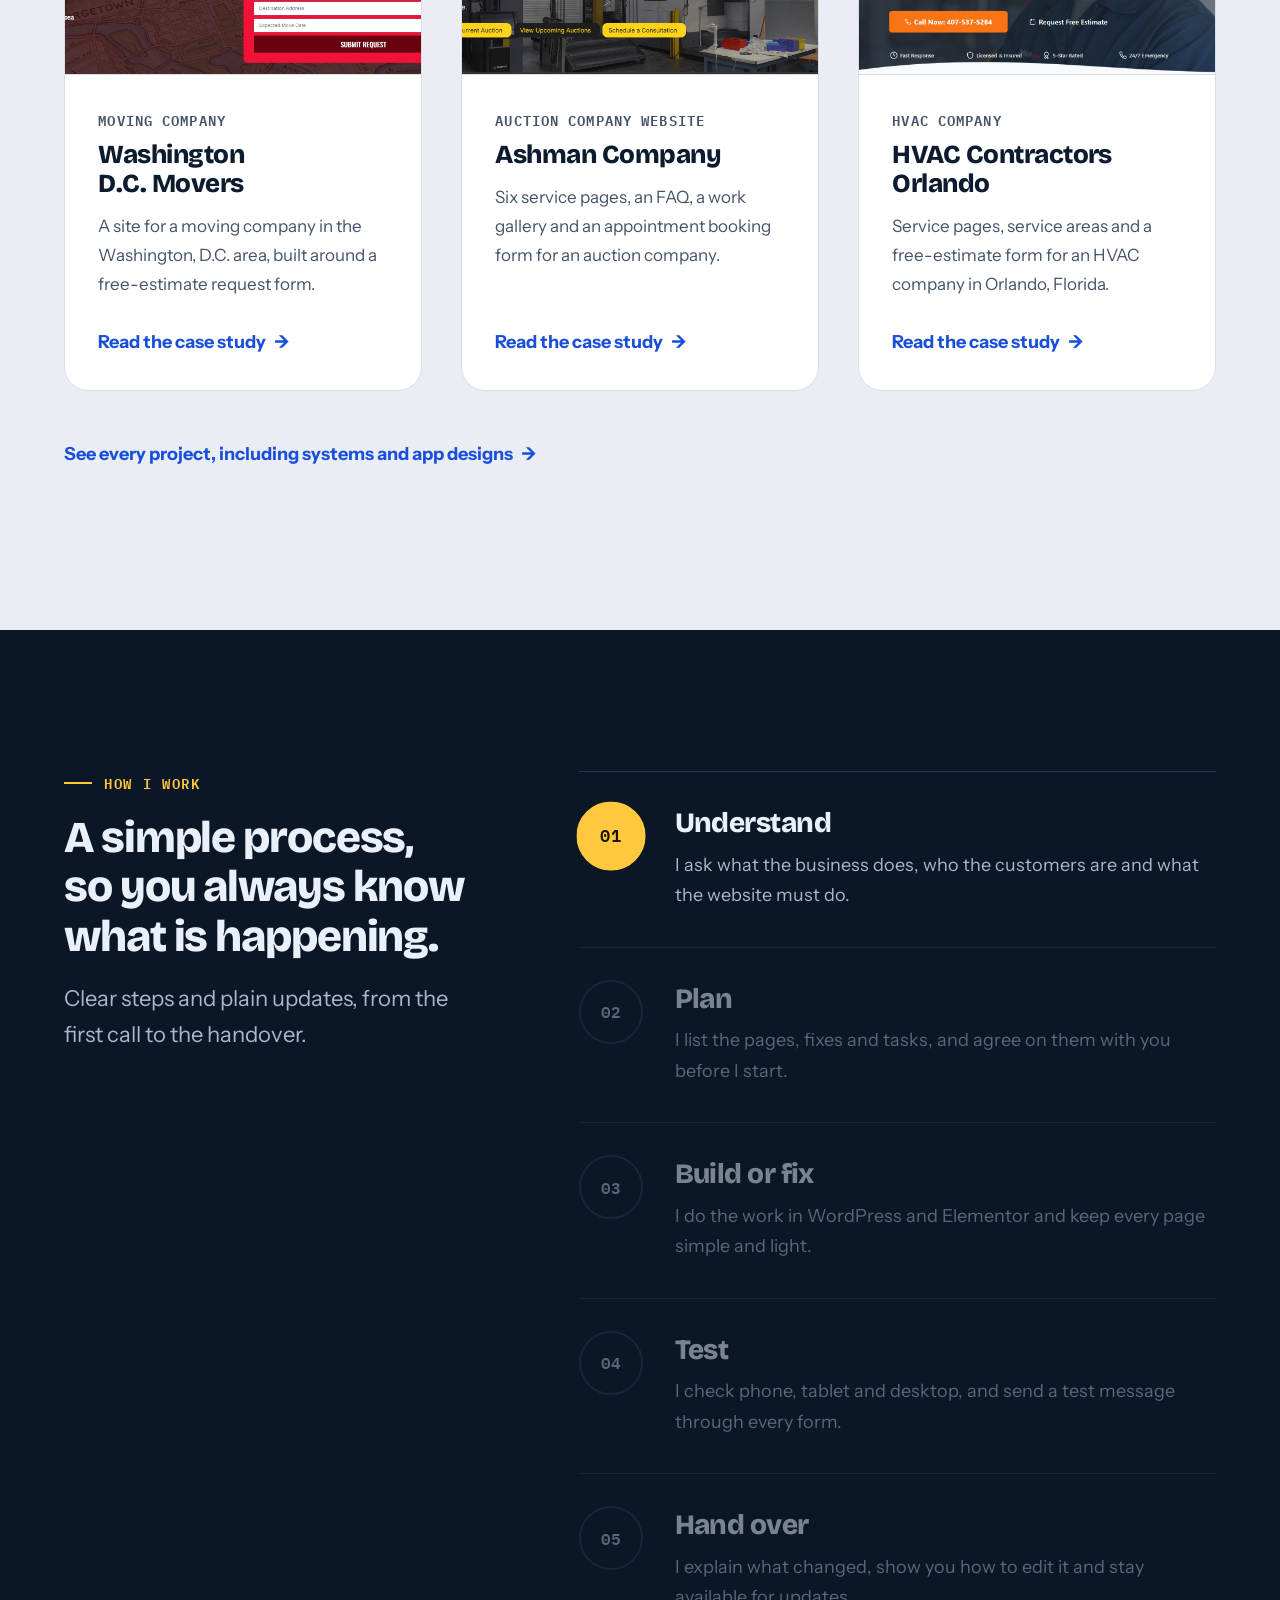
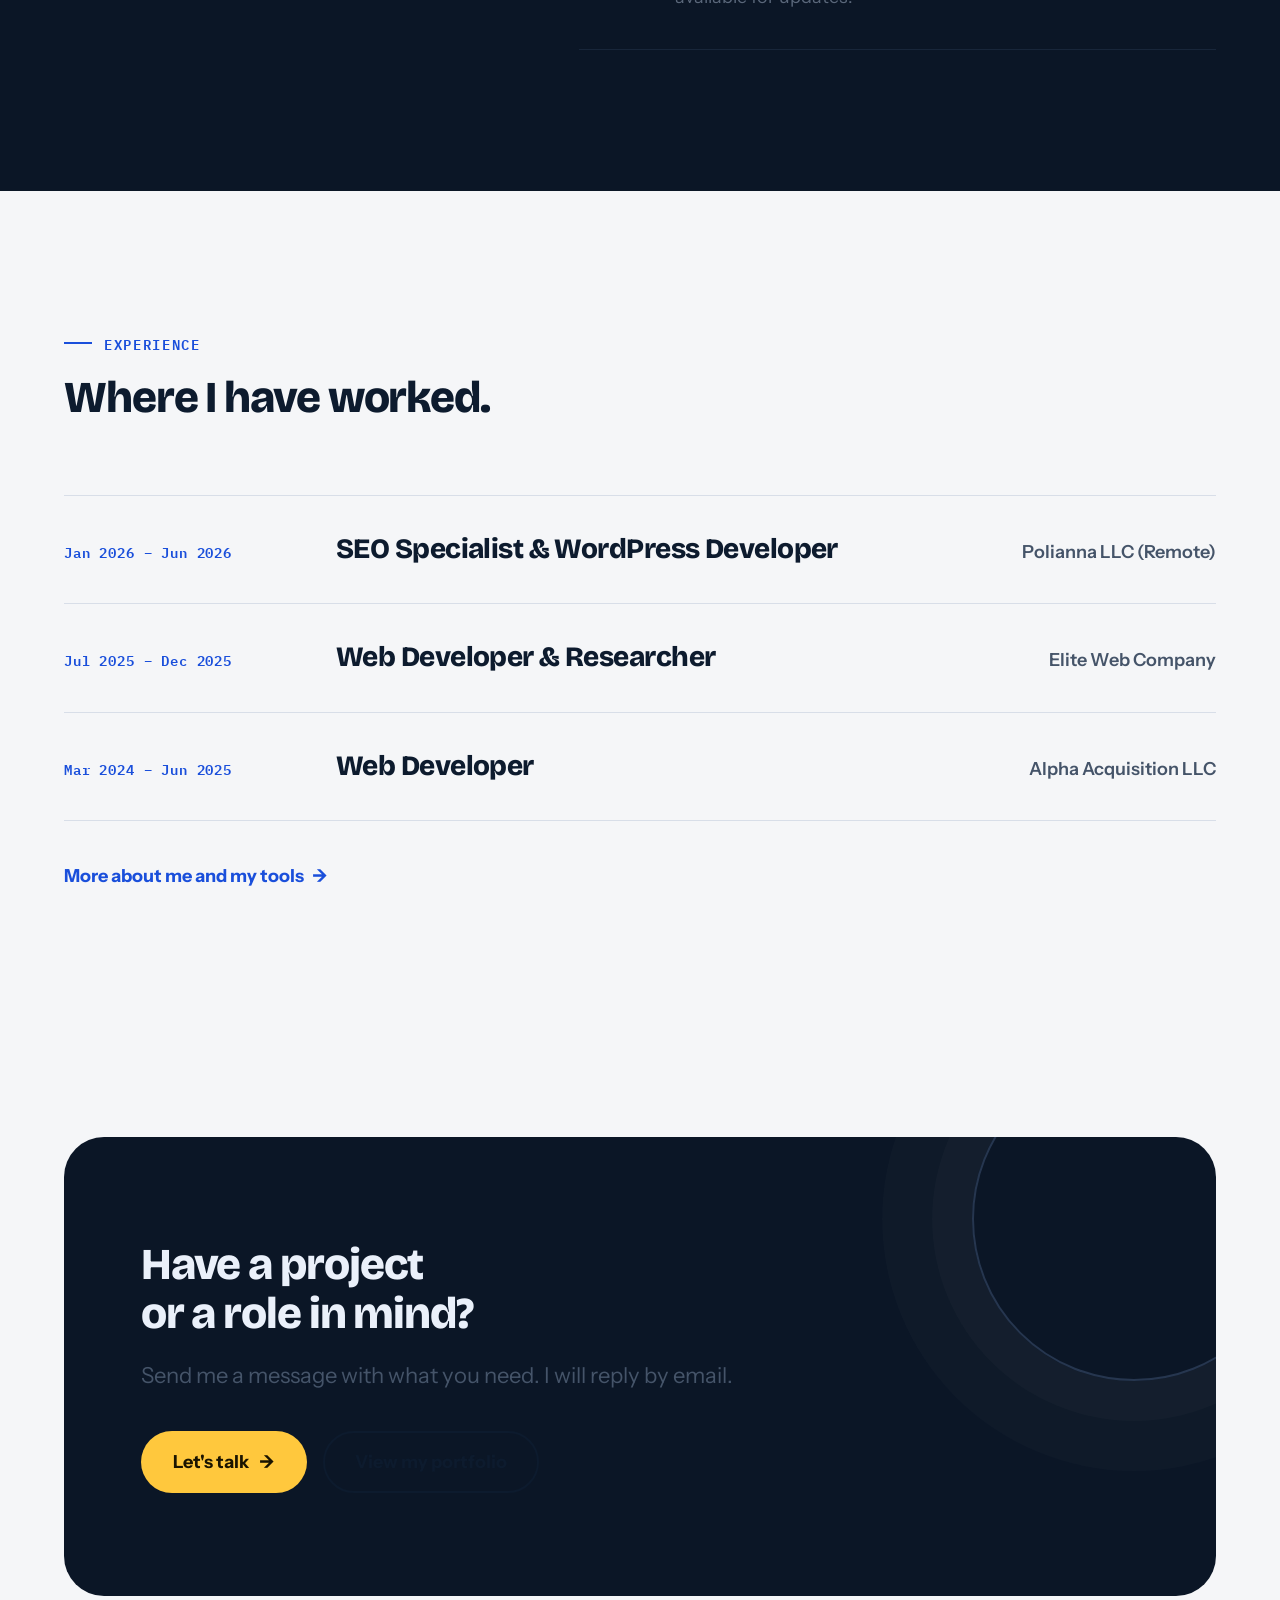
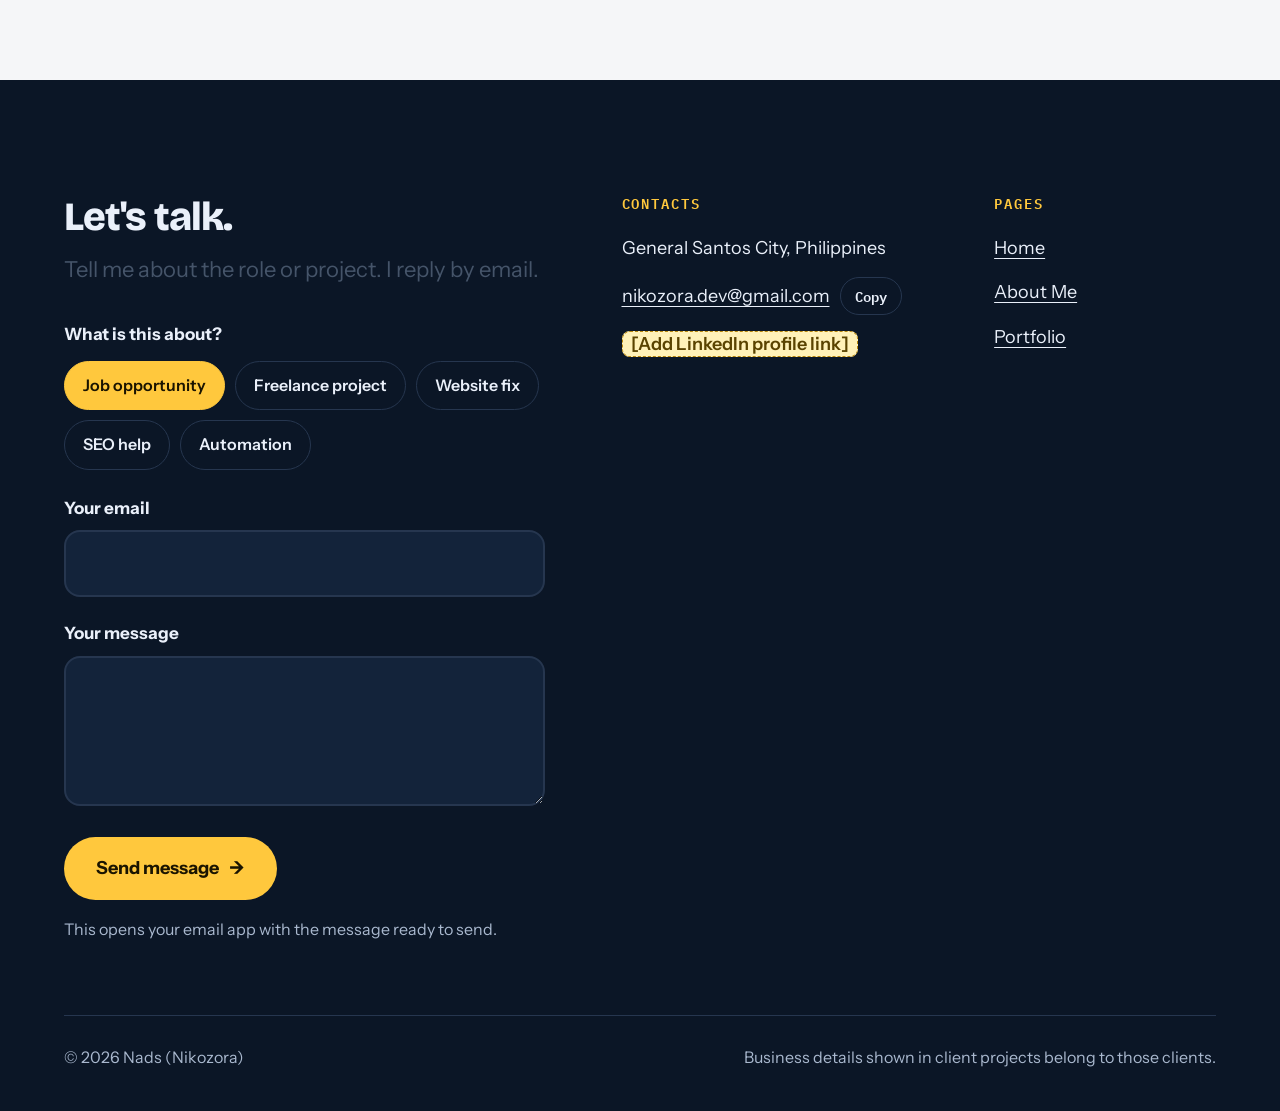
==== commit 75375c37: "Prepare updated portfolio" ====
--- a/index.html
+++ b/index.html
@@ -1,404 +1,847 @@
-<!DOCTYPE html>
+<!doctype html>
 <html lang="en">
-<head>
-    <meta charset="UTF-8">
-    <meta name="viewport" content="width=device-width, initial-scale=1.0">
-    <title>Nads Mairah | Portfolio</title>
-    <link rel="stylesheet" href="index.css">
-    <link rel="stylesheet" href="https://cdnjs.cloudflare.com/ajax/libs/font-awesome/6.5.2/css/all.min.css">  
-    <link href="https://fonts.googleapis.com/css2?family=Dancing+Script&display=swap" rel="stylesheet">
-    <link rel="icon" type="image/png" href="assets/favicon.png">
-</head>
-<body>
-    <!-- Navigation -->
-    <nav>
-        <div class="nav-container">
-            <div class="logo">Nads Mairah</div>
-                    <button class="nav-toggle" aria-label="Toggle navigation menu">
-            <span class="bar"></span>
-            <span class="bar"></span>
-            <span class="bar"></span>
-        </button>
-            <ul class="nav-links">
-                <li><a href="#home">Home</a></li>
-                <li><a href="#about">About</a></li>
-                <li><a href="#skills">Skills</a></li>
-                <li><a href="#experience">Experience</a></li>
-                <li><a href="#projects">Projects</a></li>
-                <li><a href="#contact">Contact</a></li>
-                <li><a href="assets/webdev_nads_cv.pdf" onclick="downloadResume()" class="resume-btn">CV</a></li>
+  <head>
+    <meta charset="utf-8" />
+    <meta name="viewport" content="width=device-width, initial-scale=1" />
+    <title>Nads (Nikozora) | WordPress Developer and SEO Specialist</title>
+    <meta
+      name="description"
+      content="Nads builds WordPress and Elementor websites, improves search visibility and sets up automations for small businesses. Based in General Santos City, Philippines."
+    />
+    <meta
+      property="og:title"
+      content="Nads (Nikozora) | WordPress Developer and SEO Specialist"
+    />
+    <meta
+      property="og:description"
+      content="Nads builds WordPress and Elementor websites, improves search visibility and sets up automations for small businesses. Based in General Santos City, Philippines."
+    />
+    <meta property="og:type" content="website" />
+    <meta name="theme-color" content="#0B1626" />
+    <link
+      rel="icon"
+      href="data:image/svg+xml,%3Csvg xmlns='http://www.w3.org/2000/svg' viewBox='0 0 64 64'%3E%3Crect width='64' height='64' rx='18' fill='%230B1626'/%3E%3Ccircle cx='32' cy='32' r='12' fill='%23FFC83D'/%3E%3C/svg%3E"
+    />
+    <link rel="preconnect" href="https://fonts.googleapis.com" />
+    <link rel="preconnect" href="https://fonts.gstatic.com" crossorigin />
+    <link
+      rel="stylesheet"
+      href="https://fonts.googleapis.com/css2?family=Bricolage+Grotesque:opsz,wght@12..96,600;12..96,800&family=IBM+Plex+Mono:wght@500;600&family=Instrument+Sans:wght@400;500;600;700&display=swap"
+    />
+    <link rel="stylesheet" href="styles.css" />
+    <script type="application/ld+json">
+      {
+        "@context": "https://schema.org",
+        "@type": "Person",
+        "name": "Nads Balyamin",
+        "alternateName": "Nikozora",
+        "jobTitle": "SEO Specialist and WordPress Developer",
+        "email": "nikozora.dev@gmail.com",
+        "address": {
+          "@type": "PostalAddress",
+          "addressLocality": "General Santos City",
+          "addressCountry": "PH"
+        },
+        "knowsAbout": [
+          "WordPress",
+          "Elementor",
+          "SEO",
+          "Workflow automation",
+          "UI/UX design"
+        ]
+      }
+    </script>
+  </head>
+  <body>
+    <div id="progress" aria-hidden="true"></div>
+    <a class="skip" href="#main">Skip to content</a>
+    <header class="site">
+      <div class="wrap nav">
+        <a class="brand" href="index.html" aria-label="Nads, home"
+          ><i aria-hidden="true"></i>Nads</a
+        >
+        <nav aria-label="Main">
+          <ul id="menu">
+            <li><a href="index.html" aria-current="page">Home</a></li>
+            <li><a href="about.html">About Me</a></li>
+            <li><a href="portfolio.html">Portfolio</a></li>
+            <li><a href="#contact">Contact Me</a></li>
+          </ul>
+        </nav>
+        <div class="nav-right">
+          <button
+            class="icon-btn"
+            id="themeBtn"
+            type="button"
+            aria-label="Switch to dark theme"
+          >
+            <svg class="sun" viewBox="0 0 24 24" aria-hidden="true">
+              <circle cx="12" cy="12" r="4" />
+              <path
+                d="M12 2v2M12 20v2M4.9 4.9l1.4 1.4M17.7 17.7l1.4 1.4M2 12h2M20 12h2M4.9 19.1l1.4-1.4M17.7 6.3l1.4-1.4"
+              /></svg
+            ><svg class="moon" viewBox="0 0 24 24" aria-hidden="true">
+              <path d="M21 12.8A9 9 0 1111.2 3a7 7 0 009.8 9.8z" />
+            </svg></button
+          ><a class="btn btn-primary nav-cta" href="#contact">Let's talk</a
+          ><button
+            class="menu-btn"
+            type="button"
+            aria-expanded="false"
+            aria-controls="menu"
+          >
+            Menu
+          </button>
+        </div>
+      </div>
+    </header>
+    <main id="main">
+      <section class="hero">
+        <div class="wrap hero-grid">
+          <div>
+            <p class="label">WordPress &middot; SEO &middot; Automation</p>
+            <h1>Websites that work. <mark>Workflows</mark> that follow up.</h1>
+            <p
+              class="typed-line"
+              aria-label="I build WordPress sites, Elementor pages, online stores, local SEO and automations"
+            >
+              I build
+              <span
+                class="typed"
+                id="typed"
+                aria-hidden="true"
+                data-words='["WordPress sites","Elementor pages","online stores","local SEO","automations"]'
+                >WordPress sites</span
+              ><span class="caret" aria-hidden="true"></span>
+            </p>
+            <p class="lead">
+              I'm Nads, known online as Nikozora. I'm an IT graduate who
+              combines engineering discipline with a marketing mindset. I build
+              and improve websites, work on search visibility, and set up
+              automations that take repeat tasks off your plate.
+            </p>
+            <div class="btn-row">
+              <a class="btn btn-primary" href="portfolio.html"
+                >See my work
+                <span class="arr" aria-hidden="true">&rarr;</span></a
+              >
+              <a class="btn btn-ghost" href="#contact">Let's talk</a>
+            </div>
+            <p class="here">
+              <b aria-hidden="true"></b>General Santos City, PH &middot; remote
+              with international teams
+            </p>
+          </div>
+          <div
+            class="flow"
+            id="flow"
+            role="group"
+            aria-label="How a website inquiry can flow, step by step"
+          >
+            <div class="flow-top">
+              <span>Follow one inquiry</span
+              ><button class="flow-ctl" type="button" aria-pressed="false">
+                Pause
+              </button>
+            </div>
+            <div class="track" role="tablist" aria-label="Inquiry steps">
+              <div class="track-fill"></div>
+              <div class="packet"></div>
+              <button
+                class="node"
+                role="tab"
+                type="button"
+                id="n0"
+                aria-controls="s0"
+                aria-selected="true"
+                tabindex="0"
+              >
+                <span class="dot"
+                  ><svg viewBox="0 0 24 24" aria-hidden="true">
+                    <circle cx="11" cy="11" r="7" />
+                    <path d="M21 21l-4.3-4.3" /></svg></span
+                >Search</button
+              ><button
+                class="node"
+                role="tab"
+                type="button"
+                id="n1"
+                aria-controls="s1"
+                aria-selected="false"
+                tabindex="-1"
+              >
+                <span class="dot"
+                  ><svg viewBox="0 0 24 24" aria-hidden="true">
+                    <rect x="3" y="4" width="18" height="16" rx="2" />
+                    <path d="M3 9h18M7 6.5h.01M10 6.5h.01" /></svg></span
+                >Site</button
+              ><button
+                class="node"
+                role="tab"
+                type="button"
+                id="n2"
+                aria-controls="s2"
+                aria-selected="false"
+                tabindex="-1"
+              >
+                <span class="dot"
+                  ><svg viewBox="0 0 24 24" aria-hidden="true">
+                    <rect x="4" y="3" width="16" height="18" rx="2" />
+                    <path d="M8 8h8M8 12h8M8 16h5" /></svg></span
+                >Form</button
+              ><button
+                class="node"
+                role="tab"
+                type="button"
+                id="n3"
+                aria-controls="s3"
+                aria-selected="false"
+                tabindex="-1"
+              >
+                <span class="dot"
+                  ><svg viewBox="0 0 24 24" aria-hidden="true">
+                    <ellipse cx="12" cy="6" rx="8" ry="3" />
+                    <path
+                      d="M4 6v6c0 1.7 3.6 3 8 3s8-1.3 8-3V6M4 12v6c0 1.7 3.6 3 8 3s8-1.3 8-3v-6"
+                    /></svg></span
+                >CRM</button
+              ><button
+                class="node"
+                role="tab"
+                type="button"
+                id="n4"
+                aria-controls="s4"
+                aria-selected="false"
+                tabindex="-1"
+              >
+                <span class="dot"
+                  ><svg viewBox="0 0 24 24" aria-hidden="true">
+                    <path
+                      d="M22 2L11 13M22 2l-7 20-4-9-9-4 20-7z"
+                    /></svg></span
+                >Reply
+              </button>
+            </div>
+            <div class="flow-panel">
+              <div class="step" id="s0" role="tabpanel" aria-labelledby="n0">
+                <h3>Someone searches for your service</h3>
+                <p>
+                  I do keyword research and local SEO, and set up Google
+                  Business Profile, Search Console and Analytics so you can see
+                  what is happening.
+                </p>
+                <ul class="chips">
+                  <li>Local SEO</li>
+                  <li>Keyword research</li>
+                  <li>Search Console</li>
+                  <li>Analytics</li>
+                </ul>
+              </div>
+              <div
+                class="step"
+                id="s1"
+                role="tabpanel"
+                aria-labelledby="n1"
+                hidden
+              >
+                <h3>They land on a clear page</h3>
+                <p>
+                  I build WordPress and Elementor pages that read well on a
+                  phone and stay tidy as the site grows.
+                </p>
+                <ul class="chips">
+                  <li>WordPress</li>
+                  <li>Elementor</li>
+                  <li>Responsive design</li>
+                  <li>WooCommerce</li>
+                </ul>
+              </div>
+              <div
+                class="step"
+                id="s2"
+                role="tabpanel"
+                aria-labelledby="n2"
+                hidden
+              >
+                <h3>They send an inquiry</h3>
+                <p>
+                  I set up contact forms and call buttons, then test every one
+                  so a message never goes missing.
+                </p>
+                <ul class="chips">
+                  <li>Forms</li>
+                  <li>Click-to-call</li>
+                  <li>Testing</li>
+                </ul>
+              </div>
+              <div
+                class="step"
+                id="s3"
+                role="tabpanel"
+                aria-labelledby="n3"
+                hidden
+              >
+                <h3>It lands in your CRM</h3>
+                <p>
+                  I connect the form to a CRM and use Zapier, Make or n8n to
+                  move the details without copy and paste.
+                </p>
+                <ul class="chips">
+                  <li>Zapier</li>
+                  <li>Make</li>
+                  <li>n8n</li>
+                  <li>CRM setup</li>
+                </ul>
+              </div>
+              <div
+                class="step"
+                id="s4"
+                role="tabpanel"
+                aria-labelledby="n4"
+                hidden
+              >
+                <h3>A follow-up goes out</h3>
+                <p>
+                  I set up automatic replies and reminders, with AI-assisted
+                  steps where they genuinely save time.
+                </p>
+                <ul class="chips">
+                  <li>Workflow automation</li>
+                  <li>Email follow-up</li>
+                  <li>AI-assisted workflows</li>
+                </ul>
+              </div>
+            </div>
+          </div>
+        </div>
+      </section>
+
+      <div class="marquee" role="group" aria-label="Tools I use">
+        <div class="marquee-track">
+          <span>WordPress</span><span>Elementor</span><span>WooCommerce</span
+          ><span>Webflow</span><span>Wix</span><span>Figma</span
+          ><span>Canva</span><span>FlutterFlow</span><span>Zapier</span
+          ><span>Make</span><span>n8n</span><span>Search Console</span
+          ><span>Google Analytics</span><span aria-hidden="true">WordPress</span
+          ><span aria-hidden="true">Elementor</span
+          ><span aria-hidden="true">WooCommerce</span
+          ><span aria-hidden="true">Webflow</span
+          ><span aria-hidden="true">Wix</span
+          ><span aria-hidden="true">Figma</span
+          ><span aria-hidden="true">Canva</span
+          ><span aria-hidden="true">FlutterFlow</span
+          ><span aria-hidden="true">Zapier</span
+          ><span aria-hidden="true">Make</span
+          ><span aria-hidden="true">n8n</span
+          ><span aria-hidden="true">Search Console</span
+          ><span aria-hidden="true">Google Analytics</span>
+        </div>
+      </div>
+
+      <section class="tight">
+        <div class="wrap stats">
+          <div class="stat" data-reveal>
+            <b data-count="2" data-suffix="+">2+</b
+            ><span>years in web roles</span>
+          </div>
+          <div class="stat" data-reveal data-delay="80">
+            <b data-count="3">3</b><span>companies worked with</span>
+          </div>
+          <div class="stat" data-reveal data-delay="160">
+            <b data-count="29">29</b><span>projects built</span>
+          </div>
+          <div class="stat" data-reveal data-delay="240">
+            <b data-count="4">4</b
+            ><span>skill areas: build, design, automate, SEO</span>
+          </div>
+        </div>
+      </section>
+
+      <section>
+        <div class="wrap">
+          <div class="sec-head" data-reveal>
+            <p class="label">What I do</p>
+            <h2>Four things I can take off your list.</h2>
+            <p class="lead">
+              Open any row to see the tools and where to find examples.
+            </p>
+          </div>
+          <div class="rows" data-accordion="single" data-reveal>
+            <div class="row">
+              <button
+                class="row-btn"
+                type="button"
+                id="rb0"
+                aria-expanded="true"
+                aria-controls="rp0"
+              >
+                <span class="n">01</span>
+                <h3>Build and fix websites</h3>
+                <span class="plus" aria-hidden="true"
+                  ><svg viewBox="0 0 24 24"><path d="M12 5v14M5 12h14" /></svg
+                ></span>
+              </button>
+              <div class="panel" id="rp0" role="region" aria-labelledby="rb0">
+                <div>
+                  <div class="panel-in">
+                    <p>
+                      WordPress and Elementor sites that read well on phones,
+                      load without fuss and are easy for you to edit later. I
+                      also troubleshoot broken layouts, forms and plugin
+                      clashes.
+                    </p>
+                    <ul class="chips">
+                      <li>WordPress</li>
+                      <li>Elementor</li>
+                      <li>WooCommerce</li>
+                      <li>Wix</li>
+                      <li>Webflow</li>
+                    </ul>
+                    <p style="margin: 24px 0 0">
+                      <a class="link-arrow" href="portfolio.html#featured"
+                        >See website projects
+                        <span class="arr" aria-hidden="true">&rarr;</span></a
+                      >
+                    </p>
+                  </div>
+                </div>
+              </div>
+            </div>
+            <div class="row">
+              <button
+                class="row-btn"
+                type="button"
+                id="rb1"
+                aria-expanded="false"
+                aria-controls="rp1"
+              >
+                <span class="n">02</span>
+                <h3>Get found on Google</h3>
+                <span class="plus" aria-hidden="true"
+                  ><svg viewBox="0 0 24 24"><path d="M12 5v14M5 12h14" /></svg
+                ></span>
+              </button>
+              <div class="panel" id="rp1" role="region" aria-labelledby="rb1">
+                <div inert>
+                  <div class="panel-in">
+                    <p>
+                      Local SEO, technical on-page fixes and keyword research. I
+                      track progress with Google Search Console and Analytics,
+                      so you can see what changed.
+                    </p>
+                    <ul class="chips">
+                      <li>Local SEO</li>
+                      <li>On-page SEO</li>
+                      <li>Keyword research</li>
+                      <li>Business Profile</li>
+                      <li>Search Console</li>
+                    </ul>
+                  </div>
+                </div>
+              </div>
+            </div>
+            <div class="row">
+              <button
+                class="row-btn"
+                type="button"
+                id="rb2"
+                aria-expanded="false"
+                aria-controls="rp2"
+              >
+                <span class="n">03</span>
+                <h3>Automate the busywork</h3>
+                <span class="plus" aria-hidden="true"
+                  ><svg viewBox="0 0 24 24"><path d="M12 5v14M5 12h14" /></svg
+                ></span>
+              </button>
+              <div class="panel" id="rp2" role="region" aria-labelledby="rb2">
+                <div inert>
+                  <div class="panel-in">
+                    <p>
+                      I connect forms, a CRM and follow-ups so inquiries are
+                      captured and answered without manual copying. I use
+                      Zapier, Make and n8n, plus AI-assisted steps where they
+                      help.
+                    </p>
+                    <ul class="chips">
+                      <li>Zapier</li>
+                      <li>Make</li>
+                      <li>n8n</li>
+                      <li>CRM setup</li>
+                      <li>AI-assisted workflows</li>
+                    </ul>
+                    <p style="margin: 24px 0 0">
+                      <a class="link-arrow" href="portfolio.html#systems"
+                        >See digital systems
+                        <span class="arr" aria-hidden="true">&rarr;</span></a
+                      >
+                    </p>
+                  </div>
+                </div>
+              </div>
+            </div>
+            <div class="row">
+              <button
+                class="row-btn"
+                type="button"
+                id="rb3"
+                aria-expanded="false"
+                aria-controls="rp3"
+              >
+                <span class="n">04</span>
+                <h3>Design the screens</h3>
+                <span class="plus" aria-hidden="true"
+                  ><svg viewBox="0 0 24 24"><path d="M12 5v14M5 12h14" /></svg
+                ></span>
+              </button>
+              <div class="panel" id="rp3" role="region" aria-labelledby="rb3">
+                <div inert>
+                  <div class="panel-in">
+                    <p>
+                      Wireframes and mobile-first prototypes in Figma, so you
+                      can react to a design before anything is built.
+                    </p>
+                    <ul class="chips">
+                      <li>Figma</li>
+                      <li>Canva</li>
+                      <li>FlutterFlow</li>
+                      <li>Prototyping</li>
+                    </ul>
+                    <p style="margin: 24px 0 0">
+                      <a class="link-arrow" href="portfolio.html#all"
+                        >See app designs
+                        <span class="arr" aria-hidden="true">&rarr;</span></a
+                      >
+                    </p>
+                  </div>
+                </div>
+              </div>
+            </div>
+          </div>
+        </div>
+      </section>
+
+      <section class="soft" id="featured">
+        <div class="wrap">
+          <div class="sec-head" data-reveal>
+            <p class="label">Featured projects</p>
+            <h2>Real websites, with what I did on each.</h2>
+            <p class="lead">
+              Three full write-ups: the challenge, my role, the work and the
+              outcome.
+            </p>
+          </div>
+          <div class="grid-3">
+            <article class="card" data-tilt data-reveal data-delay="0">
+              <div class="thumb">
+                <span class="alt"
+                  ><span class="ph"
+                    >[Add screenshot: images/washington-dc-movers.webp]</span
+                  ></span
+                ><img
+                  src="images/washington-dc-movers.jpg"
+                  alt="Homepage of the Washington D.C. Movers website with a free estimate form"
+                  width="452"
+                  height="295"
+                  loading="lazy"
+                  onerror="this.remove()"
+                />
+              </div>
+              <div class="body">
+                <span class="meta">Moving company</span>
+                <h3>Washington D.C. Movers</h3>
+                <p>
+                  A site for a moving company in the Washington, D.C. area,
+                  built around a free-estimate request form.
+                </p>
+                <div class="foot">
+                  <a
+                    class="link-arrow stretch"
+                    href="portfolio.html#washington-dc-movers"
+                    >Read the case study
+                    <span class="arr" aria-hidden="true">&rarr;</span></a
+                  >
+                </div>
+              </div>
+            </article>
+            <article class="card" data-tilt data-reveal data-delay="100">
+              <div class="thumb">
+                <span class="alt"
+                ><img
+                  src="images/ashman-company.png"
+                  alt="Homepage of the Ashman Company website"
+                  width="456"
+                  height="304"
+                  loading="lazy"
+                  onerror="this.remove()"
+                />
+              </div>
+              <div class="body">
+                <span class="meta">Auction company website</span>
+                <h3>Ashman Company</h3>
+                <p>
+                  Six service pages, an FAQ, a work gallery and an appointment booking form
+                  for an auction company.
+                </p>
+                <div class="foot">
+                  <a
+                    class="link-arrow stretch"
+                    href="portfolio.html#ashman-company"
+                    >Read the case study
+                    <span class="arr" aria-hidden="true">&rarr;</span></a
+                  >
+                </div>
+              </div>
+            </article>
+            <article class="card" data-tilt data-reveal data-delay="200">
+              <div class="thumb">
+                ><img
+                  src="images/hvac-orlando.png"
+                  alt="Homepage of the HVAC Contractors Orlando website"
+                  width="1200"
+                  height="800"
+                  loading="lazy"
+                  onerror="this.remove()"
+                />
+              </div>
+              <div class="body">
+                <span class="meta">HVAC company</span>
+                <h3>HVAC Contractors Orlando</h3>
+                <p>
+                  Service pages, service areas and a free-estimate form for an
+                  HVAC company in Orlando, Florida.
+                </p>
+                <div class="foot">
+                  <a
+                    class="link-arrow stretch"
+                    href="portfolio.html#hvac-contractors-orlando"
+                    >Read the case study
+                    <span class="arr" aria-hidden="true">&rarr;</span></a
+                  >
+                </div>
+              </div>
+            </article>
+          </div>
+          <p style="margin-top: 48px" data-reveal>
+            <a class="link-arrow" href="portfolio.html"
+              >See every project, including systems and app designs
+              <span class="arr" aria-hidden="true">&rarr;</span></a
+            >
+          </p>
+        </div>
+      </section>
+
+      <section class="night">
+        <div class="wrap proc">
+          <div class="proc-head" data-reveal>
+            <p class="label">How I work</p>
+            <h2>A simple process, so you always know what is happening.</h2>
+            <p class="lead">
+              Clear steps and plain updates, from the first call to the
+              handover.
+            </p>
+          </div>
+          <ol class="steps">
+            <li>
+              <h3>Understand</h3>
+              <p>
+                I ask what the business does, who the customers are and what the
+                website must do.
+              </p>
+            </li>
+            <li>
+              <h3>Plan</h3>
+              <p>
+                I list the pages, fixes and tasks, and agree on them with you
+                before I start.
+              </p>
+            </li>
+            <li>
+              <h3>Build or fix</h3>
+              <p>
+                I do the work in WordPress and Elementor and keep every page
+                simple and light.
+              </p>
+            </li>
+            <li>
+              <h3>Test</h3>
+              <p>
+                I check phone, tablet and desktop, and send a test message
+                through every form.
+              </p>
+            </li>
+            <li>
+              <h3>Hand over</h3>
+              <p>
+                I explain what changed, show you how to edit it and stay
+                available for updates.
+              </p>
+            </li>
+          </ol>
+        </div>
+      </section>
+
+      <section>
+        <div class="wrap">
+          <div class="sec-head" data-reveal>
+            <p class="label">Experience</p>
+            <h2>Where I have worked.</h2>
+          </div>
+          <div class="minis" data-reveal>
+            <div class="mini">
+              <span class="when">Jan 2026 &ndash; Jun 2026</span
+              ><strong>SEO Specialist &amp; WordPress Developer</strong
+              ><span class="co">Polianna LLC (Remote)</span>
+            </div>
+            <div class="mini">
+              <span class="when">Jul 2025 &ndash; Dec 2025</span
+              ><strong>Web Developer &amp; Researcher</strong
+              ><span class="co">Elite Web Company</span>
+            </div>
+            <div class="mini">
+              <span class="when">Mar 2024 &ndash; Jun 2025</span
+              ><strong>Web Developer</strong
+              ><span class="co">Alpha Acquisition LLC</span>
+            </div>
+          </div>
+          <p style="margin-top: 40px" data-reveal>
+            <a class="link-arrow" href="about.html"
+              >More about me and my tools
+              <span class="arr" aria-hidden="true">&rarr;</span></a
+            >
+          </p>
+        </div>
+      </section>
+
+      <section class="tight">
+        <div class="wrap">
+          <div class="cta" data-reveal>
+            <h2>Have a project or a role in mind?</h2>
+            <p class="lead">
+              Send me a message with what you need. I will reply by email.
+            </p>
+            <div class="btn-row">
+              <a class="btn btn-sun" href="#contact"
+                >Let's talk
+                <span class="arr" aria-hidden="true">&rarr;</span></a
+              ><a class="btn btn-ghost" href="portfolio.html"
+                >View my portfolio</a
+              >
+            </div>
+          </div>
+        </div>
+      </section>
+    </main>
+    <footer class="site-footer" id="contact">
+      <div class="wrap">
+        <div class="foot-grid">
+          <div>
+            <h2>Let's talk.</h2>
+            <p class="lead">
+              Tell me about the role or project. I reply by email.
+            </p>
+            <form id="contactForm" novalidate>
+              <fieldset>
+                <legend>What is this about?</legend>
+                <div class="choice">
+                  <input
+                    type="radio"
+                    name="topic"
+                    id="t0"
+                    value="Job opportunity"
+                    checked
+                  /><label for="t0">Job opportunity</label
+                  ><input
+                    type="radio"
+                    name="topic"
+                    id="t1"
+                    value="Freelance project"
+                  /><label for="t1">Freelance project</label
+                  ><input
+                    type="radio"
+                    name="topic"
+                    id="t2"
+                    value="Website fix"
+                  /><label for="t2">Website fix</label
+                  ><input
+                    type="radio"
+                    name="topic"
+                    id="t3"
+                    value="SEO help"
+                  /><label for="t3">SEO help</label
+                  ><input
+                    type="radio"
+                    name="topic"
+                    id="t4"
+                    value="Automation"
+                  /><label for="t4">Automation</label>
+                </div>
+              </fieldset>
+              <label class="f" for="email">Your email</label>
+              <input
+                id="email"
+                name="email"
+                type="email"
+                autocomplete="email"
+                required
+              />
+              <label class="f" for="msg">Your message</label>
+              <textarea id="msg" name="msg" required></textarea>
+              <button class="btn btn-sun" type="submit">
+                Send message <span class="arr" aria-hidden="true">&rarr;</span>
+              </button>
+              <p
+                class="form-note"
+                id="formNote"
+                role="status"
+                aria-live="polite"
+              >
+                This opens your email app with the message ready to send.
+              </p>
+            </form>
+          </div>
+          <div>
+            <h3>Contacts</h3>
+            <ul>
+              <li>General Santos City, Philippines</li>
+              <li>
+                <a href="mailto:nikozora.dev@gmail.com"
+                  >nikozora.dev@gmail.com</a
+                ><button class="copy-btn" id="copyEmail" type="button">
+                  Copy
+                </button>
+              </li>
+              <li><span class="ph">[Add LinkedIn profile link]</span></li>
             </ul>
-        </div>
-    </nav>
-
-    <!-- Hero Section -->
-    <section id="home" class="hero">
-        <div class="floating-element"></div>
-        <div class="floating-element"></div>
-        <div class="floating-element"></div>
-        
-        <div class="hero-content">
-            <h1>Creative Web Designer and Developer</h1>
-            <p>I craft beautiful digital experiences that blend creativity with functionality</p>
-            <a href="#projects" class="cta-button">View My Work</a>
-        </div>
-    </section>
-
-    <!-- About Section -->
-    <section id="about">
-        <h2 class="section-title">About Me</h2>
-        <div class="about-content">
-            <div class="about-image">
-                <img src="assets/avatar.png" alt="Nads Mairah">
-            </div>
-            <div class="about-text">
-                <p>Hello! I'm a passionate developer and designer who loves creating innovative digital solutions. With a keen eye for detail and a drive for perfection, I transform ideas into engaging user experiences.</p>
-                <br>
-                <p>My journey in technology spans several years, during which I've worked on diverse projects ranging from web applications to mobile solutions. I believe in the power of clean code, intuitive design, and meaningful user interactions.</p>
-            </div>
-        </div>
-    </section>
-
-    <!-- Skills Section -->
-    <section id="skills">
-        <h2 class="section-title">Skills & Expertise</h2>
-        <div class="skills-grid">
-            <div class="skill-card">
-                <h3>Frontend Development</h3>
-                <p>React, Vue.js, HTML5, CSS3, JavaScript ES6+, TypeScript</p>
-            </div>
-            <div class="skill-card">
-                <h3>Backend Development</h3>
-                <p> Python, PHP, RESTful APIs</p>
-            </div>
-            <div class="skill-card">
-                <h3>Website Builders</h3>
-                <p>WordPress, Webflow, Wix, Shopify, GoHighLevel, SEO Performance</p>
-            </div>
-            <div class="skill-card">
-                <h3>Database & Cloud</h3>
-                <p>MongoDB, PostgreSQL, MySQL, Google Cloud</p>
-            </div>
-            <div class="skill-card">
-                <h3>Design Tools</h3>
-                <p>Figma, FlutterFlow, Sketch, Adobe, Canva</p>
-            </div>
-            
-            <div class="skill-card">
-                <h3>Video Editing</h3>
-                <p>CapCut, Canva Video Editor, InShot, Descript</p>
-            </div>
-            <div class="skill-card">
-                <h3>Soft Skills</h3>
-                <p>Problem Solving, Team Collaboration, Communication, Time Management</p>
-            </div> 
-            <div class="skill-card">
-                <h3>Languages</h3>
-                <p>English, Filipino, Arabic</p>  
-        </div>
-    </section>
-
-    <!-- Experience Timeline Section -->
-    <section id="experience">
-        <h2 class="section-title">Experience Journey</h2>
-        <div class="timeline">
-            <div class="timeline-item">
-                <div class="timeline-content">
-                    <span class="timeline-date"> July 2025 - November 2025</span>
-                    <h3 class="timeline-title">Web Developer</h3>
-                    <h4 class="timeline-company">Elite Web Company</h4>
-                    <p class="timeline-description">
-                        Developed and maintained custom WordPress websites for multiple clients each week,
-                         delivering responsive, SEO-optimized designs tailored to business needs.
-                         Gained hands-on experience in front-end customization, plugin integration,
-                         and performance optimization.Contributing to faster turnaround times and 
-                         improved client satisfaction.</p>
-                    <div class="timeline-skills">
-                        <span class="timeline-skill">WordPress</span>
-                        <span class="timeline-skill">SEO Performance</span>
-                        <span class="timeline-skill">Elementor</span>
-                        <span class="timeline-skill">Divit</span>
-                        <span class="timeline-skill">CMS</span>
-                        <span class="timeline-skill">Responsive Design</span>
-                    </div>
-                </div>
-            </div>
-
-            <div class="timeline-item">
-                <div class="timeline-content">
-                    <span class="timeline-date">February 2025 - June 2025</span>
-                    <h3 class="timeline-title">Web Developer</h3>
-                    <h4 class="timeline-company">Alpha Acquisition LCC.</h4>
-                    <p class="timeline-description">
-                        Assisted in developing client websites and learned industry best practices. 
-                        Participated in code reviews and gained valuable experience in project 
-                        management.
-                    </p>
-                    <div class="timeline-skills">
-                        <span class="timeline-skill">HTML</span>
-                        <span class="timeline-skill">CSS</span>
-                        <span class="timeline-skill">jQuery</span>
-                        <span class="timeline-skill">Bootstrap</span>
-                        <span class="timeline-skill">WordPress</span>
-                    </div>
-                </div>
-            </div>
-            <div class="timeline-item">
-                <div class="timeline-content">
-                    <span class="timeline-date">2023</span>
-                    <h3 class="timeline-title">Front-end Developer</h3>
-                    <h4 class="timeline-company">MSU-Gensan</h4>
-                    <p class="timeline-description">
-                        Designed and developed a custom reporting and management application to streamline data collection, 
-                        analysis, and administrative workflows. Implemented role-based access, automated reporting features, 
-                        and real-time dashboards. Improved operational efficiency by reducing manual processes and enabling faster decision-making for stakeholders.
-                    </p>
-                    <div class="timeline-skills">
-                        <span class="timeline-skill">Flutterflow</span>
-                        <span class="timeline-skill">Php</span>
-                        <span class="timeline-skill">Laravel</span>
-                        <span class="timeline-skill">Responsive Design</span>
-                    </div>
-                </div>
-        </div>
-    </section>
-
-    <!-- Projects Section -->
-    <section id="projects">
-        <h2 class="section-title">Featured Projects</h2>
-        <div class="projects-grid">
-            <div class="project-card">
-                <div class="project-image">
-                    <img src="assets/figma/crossorad.PNG" alt="Project Image">
-                </div>
-                <div class="project-content">
-                    <h3>Reporting Application Design</h3>
-                    <p>Designed a reporting application in Figma focused on clean UI, intuitive data input, 
-                        and role-based dashboard views to enhance user experience and management efficiency.</p>
-                    <div class="project-tags">
-                        <span class="tag">Figma</span>
-                        <span class="tag">Mobile Design</span>
-                        <span class="tag">UI/UX</span>
-                    </div>
-                    <a href="https://www.figma.com/proto/Hr1yFDhH4qDPJuLBnNR3Sj/CrossRoads?node-id=157-266&p=f&t=oAsE6g18fAaZsBlF-1&scaling=scale-down&content-scaling=fixed&page-id=0%3A1&starting-point-node-id=1%3A2" class="view-project-btn" target="_blank">View Project</a>
-            </div>
-            </div>
-
-            <div class="project-card">
-                <div class="project-image">
-                <img src="assets/figma/farmart.PNG" alt="Project Image">
-            </div>
-                <div class="project-content">
-                    <h3>Farm e-commerce Application</h3>
-                    <p>A comprehensive e-commerce platform for farmers to sell their products directly to consumers, 
-                        featuring user-friendly interfaces and secure payment gateways.</p>
-                    <div class="project-tags">
-                        <span class="tag">Figma</span>
-                        <span class="tag">UI/UX</span>
-                    </div>
-                    <a href="https://www.figma.com/proto/tmILLUHINuQ7EGKhgjMnGp/Farmart-online-shopping-Mobile-App-UI?node-id=1-105&p=f&t=vqeaBTuKLjyZA6aE-1&scaling=scale-down&content-scaling=fixed&page-id=0%3A1&starting-point-node-id=228%3A53&show-proto-sidebar=1" class="view-project-btn" target="_blank">View Project</a>
-                </div>
-            </div>
-
-            <div class="project-card">
-                <div class="project-image">
-                    <img src="assets/figma/tailorent.PNG" alt="Project Image">
-                </div>
-                <div class="project-content">
-                    <h3>Tailorent E-commerce</h3>
-                    <p>A modern e-commerce platform crafted to provide a smooth and user-friendly experience 
-                        for tailoring and outfit rentals, featuring a responsive layout and easy-to-navigate interface.</p>
-                    <div class="project-tags">
-                        <span class="tag">Figma</span>
-                        <span class="tag">UI/UX</span>
-                    </div>
-                    <a href="https://www.figma.com/proto/VkairzoKqJ6F42dN9t3tBK/Tailorent-MVP-v2?node-id=1-694&starting-point-node-id=1%3A694&t=Eu2rL8z4kXneAq2c-1" class="view-project-btn" target="_blank">View Project</a>
-                </div>
-            </div>
-
-            <div class="project-card">
-                <div class="project-image">
-                    <img src="assets/figma/hist.PNG" alt="Project Image">
-                </div>
-                <div class="project-content">
-                    <h3>HistXHibit</h3>
-                    <p>HistXHibit is a virtual experience platform showcasing diverse cultural heritage exhibits, offering immersive digital access to historical artifacts, traditions, and stories from Region 12, Philippines.</p>
-                    <div class="project-tags">
-                        <span class="tag">Figma</span>
-                        <span class="tag">UI/UX</span>
-                    </div>
-                    <a href="#" class="view-project-btn" target="_blank">View Project</a>
-                </div>
-        </div>  
-        <div class="project-card">
-            <div class="project-image">
-                <img src="assets/figma/Reporting.png" alt="Project Image">
-            </div>
-       
-            <div class="project-content">
-                <h3>Reporting Application</h3>
-                <p>A comprehensive reporting application designed to streamline data collection and analysis, 
-                    featuring customizable dashboards, real-time reporting, and user-friendly interfaces.</p>
-                <div class="project-tags">
-                    <span class="tag">Flutterflow</span>
-                    <span class="tag">PHP</span>
-                    <span class="tag">Laravel</span>
-                </div>
-                    <a href="https://github.com/CDRRMO-Crossroad" class="view-project-btn" target="_blank">View Project</a>
-            </div>
-        </div>
-            <div class="project-card">
-                <div class="project-image">
-                    <img src="assets/figma/EMS.jpg" alt="Project Image">
-                </div>
-                <div class="project-content">
-                    <h3>Emergency Medical Personnel Application</h3>
-                    <p>A mobile application designed to assist emergency medical personnel in managing patient information, 
-                        tracking medical supplies, and coordinating with hospitals for efficient emergency response.</p>
-                    <div class="project-tags">
-                        <span class="tag">Flutterflow</span>
-                        <span class="tag">PHP</span>
-                        <span class="tag">Laravel</span>
-                    </div>
-                    <a href="https://github.com/CDRRMO-Crossroad" class="view-project-btn" target="_blank">View Project</a>
-                </div>
-            </div>
-            
-
-    </section>
-    
-
-    <section id="featured-slideshow">
-    <h2 class="section-title">Website Projects</h2>
-    <div class="projects-grid">
-        <div class="project-card-slide">
-            <div class="project-image">
-                <img class="slide-img" src="assets/realtor1/realtor1.PNG" alt="Project Image 1" >
-                <img class="slide-img" src="assets/realtor1/realtor2.PNG" alt="Project Image 2" >
-                <img class="slide-img" src="assets/realtor1/realtor3.PNG" alt="Project Image 3" >
-                <img class="slide-img" src="assets/realtor1/realtor4.PNG" alt="Project Image 4" >
-                <img class="slide-img" src="assets/realtor1/realtor5.PNG" alt="Project Image 5" >
-                <img class="slide-img" src="assets/realtor1/realtor6.PNG" alt="Project Image 6" >
-            
-            </div>
-            
-        </div>
-        <div class="project-card-slide">
-            <div class="project-image">
-                <img class="slide-img" src="assets/realtor2/2realtor1.PNG" alt="Project Image 1" >
-                <img class="slide-img" src="assets/realtor2/2realtor2.PNG" alt="Project Image 2" >
-                <img class="slide-img" src="assets/realtor2/2realtor3.PNG" alt="Project Image 3" >
-                <img class="slide-img" src="assets/realtor2/2realtor3.PNG" alt="Project Image 4" >
-                <img class="slide-img" src="assets/realtor2/2realtor4.PNG" alt="Project Image 5" >
-                <img class="slide-img" src="assets/realtor2/2realtor5.PNG" alt="Project Image 6" >
-            </div>
-        </div>
-        <div class="project-card-slide">
-            <div class="project-image">
-                <img class="slide-img" src="assets/electric/electric1.PNG" alt="Project Image 1" >
-                <img class="slide-img" src="assets/electric/electric2.PNG" alt="Project Image 2" >
-                <img class="slide-img" src="assets/electric/electric3.PNG" alt="Project Image 3" >
-                <img class="slide-img" src="assets/electric/electric4.PNG" alt="Project Image 4" >
-                <img class="slide-img" src="assets/electric/electric5.PNG" alt="Project Image 5" >
-                <img class="slide-img" src="assets/electric/electric6.PNG" alt="Project Image 6" >
-                <img class="slide-img" src="assets/electric/electric7.PNG" alt="Project Image 7" >
-                <img class="slide-img" src="assets/electric/electric8.PNG" alt="Project Image 8" >
-            </div>
-
-        </div>
-        <div class="project-card-slide">
-            <div class="project-image">
-                <img class="slide-img" src="assets/hvac/hvac1.PNG" alt="Project Image 1" >
-                <img class="slide-img" src="assets/hvac/hvac2.PNG" alt="Project Image 2" >
-                <img class="slide-img" src="assets/hvac/hvac3.PNG" alt="Project Image 3" >
-                <img class="slide-img" src="assets/hvac/hvac4.PNG" alt="Project Image 4" >
-                <img class="slide-img" src="assets/hvac/hvac5.PNG" alt="Project Image 5" >
-                <img class="slide-img" src="assets/hvac/hvac6.PNG" alt="Project Image 6" >
-            </div>
-        </div>
-        <div class="project-card-slide">
-            <div class="project-image">
-                <img class="slide-img" src="assets/plumb1/plumb1.PNG" alt="Project Image 1" >
-                <img class="slide-img" src="assets/plumb1/plumb2.PNG" alt="Project Image 2" >
-                <img class="slide-img" src="assets/plumb1/plumb3.PNG" alt="Project Image 3" >
-                <img class="slide-img" src="assets/plumb1/plumb5.PNG" alt="Project Image 5" >
-                <img class="slide-img" src="assets/plumb1/plumb6.PNG" alt="Project Image 6" >
-                <img class="slide-img" src="assets/plumb1/plumb7.PNG" alt="Project Image 7" >
-                <img class="slide-img" src="assets/plumb1/plumb8.PNG" alt="Project Image 8" >
-                <img class="slide-img" src="assets/plumb1/plumb9.PNG" alt="Project Image 9" >
-                <img class="slide-img" src="assets/plumb1/plumb10.PNG" alt="Project Image 10" >
-            </div>
-        </div>
-        <div class="project-card-slide">
-            <div class="project-image">
-                <img class="slide-img" src="assets/lawn/landscape1.png" alt="Project Image 1" >
-                <img class="slide-img" src="assets/lawn/landscape2.png" alt="Project Image 2" >
-                <img class="slide-img" src="assets/lawn/landscape3.png" alt="Project Image 3" >
-                <img class="slide-img" src="assets/lawn/landscape4.png" alt="Project Image 4" >
-                <img class="slide-img" src="assets/lawn/landscape5.png" alt="Project Image 5" >
-                <img class="slide-img" src="assets/lawn/landscape6.png" alt="Project Image 6" >
-                <img class="slide-img" src="assets/lawn/landscape7.png" alt="Project Image 7" >
-            </div>
-    </div>
-    </div>
-    </section>
-    <section id="systems">
-        <h2 class="section-title">Selected Systems</h2>
-        <div class="projects-grid">
-            <div class="project-card">
-                <div class="project-image">
-                    <img src="assets/systems/sorter.PNG" alt="Project Image">
-                </div>
-                <div class="project-content">
-                    <h3>Solid Waste Recycling Sorter</h3>
-                    <p>A smart waste sorting system that uses machine learning to classify and sort recyclable materials, 
-                        promoting efficient waste management and recycling practices.</p>
-                    <div class="project-tags">
-                        <span class="tag">JavaScript</span>
-                        <span class="tag">GTM</span>
-                        <span class="tag">Datasets</span>
-                    </div>
-                    <a href="https://nikozora.github.io/gtm/" class="view-project-btn" target="_blank">View Project</a>
-                </div>
-            </div>
-            <div class="project-card">
-                <div class="project-image">
-                    <img src="assets/systems/blog app.png" alt="Project Image">
-                </div>
-                <div class="project-content">
-                    <h3>Blog Management System</h3>
-                    <p>
-                        A comprehensive blog management system that allows users to create, edit, and manage blog posts with ease. 
-                        Features include user authentication, post categorization, and a responsive design for optimal viewing on all devices.
-                    </p>
-                    <div class="project-tags">
-                        <span class="tag">Python</span>
-                        <span class="tag">Django</span>
-                    </div>
-                    <a href="https://github.com/nikozora/it183-balyamin" class="view-project-btn" target="_blank">View Project</a>
-                </div>
-
-            
-        </div>
-    </section>
-
-    <!-- Contact Section -->
-    <section id="contact">
-        <h2 class="section-title">Let's Connect</h2>
-        <div class="contact-content">
-            <p>I'm always interested in new opportunities and exciting projects. Let's discuss how we can work together!</p>
-            <div class="contact-links">
-                <a href="mailto:mbalyamin.com" class="contact-link">Email Me</a>
-                <a href="https://www.linkedin.com/in/nads-mairah-balyamin-471747277/" class="contact-link">LinkedIn</a>
-                <a href="https://github.com/nadsbalyamin" class="contact-link">GitHub</a>
-            </div>
-        </div>
-    </section>
-
-    <!-- Footer -->
-    <footer>
-        <p>&copy; 2025 Nads Mairah. Crafted with passion and precision.</p>
+          </div>
+          <div>
+            <h3>Pages</h3>
+            <ul>
+              <li><a href="index.html">Home</a></li>
+              <li><a href="about.html">About Me</a></li>
+              <li><a href="portfolio.html">Portfolio</a></li>
+            </ul>
+          </div>
+        </div>
+        <div class="copyright">
+          <span>&copy; <span id="yr">2026</span> Nads (Nikozora)</span
+          ><span
+            >Business details shown in client projects belong to those
+            clients.</span
+          >
+        </div>
+      </div>
     </footer>
-<script src="main.js"></script>
-</body>
+    <dialog id="projectDialog" aria-label="Project details">
+      <button
+        class="dlg-close"
+        type="button"
+        aria-label="Close project details"
+      >
+        &times;
+      </button>
+      <div id="dlgBody"></div>
+    </dialog>
+    <script src="main.js" defer></script>
+  </body>
 </html>
--- a/styles.css
+++ b/styles.css
@@ -0,0 +1,409 @@
+/* Nads (Nikozora) portfolio, v2
+   Concept: a lead's journey. Search, site, form, CRM, reply. The home hero lets you step through it,
+   and the rest of the site is built around the same idea: calm paper-and-ink surfaces, one cobalt
+   accent, a sun-yellow highlighter, and mono labels like a developer's notebook.
+   Type: Bricolage Grotesque (display), Instrument Sans (body), IBM Plex Mono (labels).
+   Smallest text is 14px, largest headline is 52px. Light and dark themes share one token set. */
+:root{
+  --bg:#F5F6F8; --surface:#FFFFFF; --surface-2:#EAEEF4;
+  --ink:#0D1B2E; --muted:#455469; --line:#D8DEE8;
+  --accent:#1A4FDB; --btn-bg:#1A4FDB; --btn-fg:#FFFFFF; --btn-hover:#103DB0;
+  --sun:#FFC83D; --on-sun:#1A1400;
+  --night:#0B1626; --night-2:#13233A; --on-night:#EAF0FA; --on-night-muted:#A9B8CE; --line-night:#26364F;
+  --mint:#0F7A58;
+  --ph-bg:#FFF1B8; --ph-line:#B8860B; --ph-ink:#5A4300;
+  --display:"Bricolage Grotesque","Trebuchet MS",system-ui,sans-serif;
+  --sans:"Instrument Sans",system-ui,-apple-system,"Segoe UI",Roboto,Arial,sans-serif;
+  --mono:"IBM Plex Mono",ui-monospace,"SF Mono",Menlo,Consolas,monospace;
+  --radius:24px; --max:1200px;
+  --section:clamp(88px,11vw,144px);
+  color-scheme:light;
+}
+@media (prefers-color-scheme:dark){
+  :root:not([data-theme="light"]){
+    --bg:#09111F; --surface:#101B2D; --surface-2:#172338;
+    --ink:#EAF0FA; --muted:#A5B4CB; --line:#233248;
+    --accent:#8FB0FF; --btn-bg:#8FB0FF; --btn-fg:#07101F; --btn-hover:#B7CCFF;
+    --night:#050B15; --night-2:#0E1A2C; --line-night:#22324A;
+    --mint:#46D1A0;
+    color-scheme:dark;
+  }
+}
+:root[data-theme="dark"]{
+  --bg:#09111F; --surface:#101B2D; --surface-2:#172338;
+  --ink:#EAF0FA; --muted:#A5B4CB; --line:#233248;
+  --accent:#8FB0FF; --btn-bg:#8FB0FF; --btn-fg:#07101F; --btn-hover:#B7CCFF;
+  --night:#050B15; --night-2:#0E1A2C; --line-night:#22324A;
+  --mint:#46D1A0;
+  color-scheme:dark;
+}
+
+*{box-sizing:border-box}
+html{scroll-behavior:smooth;-webkit-text-size-adjust:100%}
+body{margin:0;background:var(--bg);color:var(--ink);font-family:var(--sans);font-size:18px;line-height:1.7;overflow-x:hidden}
+img,svg{max-width:100%;display:block}
+a{color:var(--accent);text-underline-offset:4px}
+a:hover{text-decoration-thickness:2px}
+button{font:inherit;color:inherit}
+:focus-visible{outline:3px solid var(--accent);outline-offset:3px;border-radius:8px}
+.night :focus-visible,.site-footer :focus-visible{outline-color:var(--sun)}
+.skip{position:absolute;left:-999px;top:8px;background:var(--ink);color:var(--bg);padding:12px 18px;border-radius:10px;z-index:200;font-size:16px}
+.skip:focus{left:8px}
+.wrap{max-width:var(--max);margin-inline:auto;padding-left:max(24px,env(safe-area-inset-left,0px));padding-right:max(24px,env(safe-area-inset-right,0px))}
+section{padding-block:var(--section)}
+.tight{padding-block:calc(var(--section)*.6)}
+h1,h2,h3,h4{font-family:var(--display);line-height:1.12;margin:0;font-weight:800;letter-spacing:-.025em;text-wrap:balance}
+h1{font-size:clamp(38px,6.2vw,52px)}
+h2{font-size:clamp(30px,4.6vw,44px);margin-bottom:20px}
+h3{font-size:clamp(22px,2.6vw,28px);letter-spacing:-.02em}
+p{margin:0 0 20px}
+mark{background:var(--sun);color:var(--on-sun);padding:0 .22em;border-radius:6px;-webkit-box-decoration-break:clone;box-decoration-break:clone}
+.label{font-family:var(--mono);font-size:14px;font-weight:600;letter-spacing:.12em;text-transform:uppercase;color:var(--accent);margin:0 0 18px;display:flex;align-items:center;gap:12px}
+.label::before{content:"";width:28px;height:2px;background:currentColor;display:block}
+.night .label{color:var(--sun)}
+.lead{font-size:clamp(19px,2.3vw,22px);line-height:1.65;color:var(--muted);max-width:58ch}
+.night .lead{color:var(--on-night-muted)}
+.small{font-size:16px;color:var(--muted)}
+.sec-head{max-width:760px;margin-bottom:clamp(40px,6vw,72px)}
+.night{background:var(--night);color:var(--on-night)}
+.night h2,.night h3{color:var(--on-night)}
+.soft{background:var(--surface-2)}
+
+/* placeholders: yellow dashed boxes mark facts still needed from you */
+.ph{background:var(--ph-bg);border:1.5px dashed var(--ph-line);border-radius:8px;padding:1px 8px;color:var(--ph-ink);font-weight:600}
+
+/* scroll progress */
+#progress{position:fixed;left:0;top:0;height:4px;width:100%;background:var(--sun);transform:scaleX(0);transform-origin:0 50%;z-index:300;pointer-events:none}
+
+/* header */
+header.site{position:sticky;top:env(safe-area-inset-top,0px);z-index:100;background:var(--bg);border-bottom:1px solid var(--line)}
+@supports (background:color-mix(in srgb,red,blue)){
+  header.site{background:color-mix(in srgb,var(--bg) 86%,transparent);backdrop-filter:saturate(1.4) blur(14px);-webkit-backdrop-filter:saturate(1.4) blur(14px)}
+}
+.nav{display:flex;align-items:center;justify-content:space-between;gap:20px;min-height:80px}
+.brand{display:inline-flex;align-items:center;gap:10px;font-family:var(--display);font-weight:800;font-size:26px;color:var(--ink);text-decoration:none;letter-spacing:-.03em}
+.brand i{width:12px;height:12px;border-radius:50%;background:var(--sun);display:block;box-shadow:0 0 0 0 rgba(255,200,61,.6);animation:pulse 2.6s infinite}
+@keyframes pulse{0%{box-shadow:0 0 0 0 rgba(255,200,61,.55)}70%{box-shadow:0 0 0 12px rgba(255,200,61,0)}100%{box-shadow:0 0 0 0 rgba(255,200,61,0)}}
+.nav ul{display:flex;gap:6px;list-style:none;margin:0;padding:0}
+.nav ul a{position:relative;display:block;padding:10px 16px;color:var(--ink);text-decoration:none;font-size:17px;font-weight:600}
+.nav ul a::after{content:"";position:absolute;left:16px;right:16px;bottom:4px;height:3px;border-radius:3px;background:var(--sun);transform:scaleX(0);transform-origin:left;transition:transform .25s ease}
+.nav ul a:hover::after,.nav ul a[aria-current="page"]::after{transform:scaleX(1)}
+.nav-right{display:flex;align-items:center;gap:12px}
+.icon-btn{width:48px;height:48px;border-radius:50%;border:1.5px solid var(--line);background:var(--surface);cursor:pointer;display:inline-grid;place-items:center;transition:transform .2s ease,border-color .2s ease}
+.icon-btn:hover{border-color:var(--accent);transform:rotate(14deg)}
+.icon-btn svg{width:22px;height:22px;stroke:var(--ink);fill:none;stroke-width:2;stroke-linecap:round;stroke-linejoin:round}
+.icon-btn .moon{display:none}
+:root[data-theme="dark"] .icon-btn .sun{display:none}
+:root[data-theme="dark"] .icon-btn .moon{display:block}
+.menu-btn{display:none;min-height:48px;padding:0 18px;border-radius:12px;border:1.5px solid var(--line);background:var(--surface);font-weight:700;cursor:pointer}
+
+/* buttons */
+.btn{display:inline-flex;align-items:center;justify-content:center;gap:10px;min-height:56px;padding:14px 30px;border-radius:999px;font-size:18px;font-weight:700;text-decoration:none;border:2px solid transparent;cursor:pointer;transition:transform .2s ease,background .2s ease,box-shadow .2s ease}
+.btn .arr{display:inline-block;transition:transform .2s ease}
+.btn:hover .arr{transform:translateX(5px)}
+.btn:hover{transform:translateY(-2px)}
+.btn-primary{background:var(--btn-bg);color:var(--btn-fg)}
+.btn-primary:hover{background:var(--btn-hover);color:var(--btn-fg);box-shadow:0 12px 28px -14px var(--btn-bg)}
+.btn-ghost{background:transparent;color:var(--ink);border-color:var(--ink)}
+.btn-ghost:hover{background:var(--ink);color:var(--bg)}
+.btn-sun{background:var(--sun);color:var(--on-sun)}
+.btn-sun:hover{background:#FFD968;color:var(--on-sun);box-shadow:0 12px 28px -14px var(--sun)}
+.night .btn-ghost{color:var(--on-night);border-color:var(--on-night)}
+.night .btn-ghost:hover{background:var(--on-night);color:var(--night)}
+.btn-row{display:flex;flex-wrap:wrap;gap:16px;margin-top:36px}
+.link-arrow{font-weight:700;text-decoration:none;display:inline-flex;gap:8px;align-items:center}
+.link-arrow .arr{transition:transform .2s ease}
+.link-arrow:hover .arr{transform:translateX(5px)}
+
+/* reveal on scroll: only elements below the fold at load start hidden */
+.rv{opacity:0;transform:translateY(32px);transition:opacity .8s cubic-bezier(.2,.7,.2,1),transform .8s cubic-bezier(.2,.7,.2,1);transition-delay:var(--d,0ms)}
+.rv.in{opacity:1;transform:none}
+
+/* hero */
+.hero{position:relative;padding-block:clamp(56px,8vw,104px) clamp(72px,9vw,120px);overflow:hidden}
+.hero::before{content:"";position:absolute;inset:0;background-image:radial-gradient(var(--line) 1.4px,transparent 1.4px);background-size:32px 32px;-webkit-mask-image:linear-gradient(180deg,#000 0%,transparent 85%);mask-image:linear-gradient(180deg,#000 0%,transparent 85%);opacity:.9;pointer-events:none}
+.hero-grid{position:relative;display:grid;grid-template-columns:minmax(0,1.02fr) minmax(0,.98fr);gap:clamp(40px,6vw,88px);align-items:center}
+.hero h1{margin-bottom:28px}
+.typed-line{font-size:clamp(20px,2.6vw,24px);font-weight:600;margin-bottom:24px;min-height:1.6em}
+.typed{color:var(--accent);font-family:var(--mono);font-weight:600;font-size:.92em}
+.caret{display:inline-block;width:3px;height:1.1em;background:var(--sun);margin-left:3px;vertical-align:-.18em;animation:blink 1s steps(1) infinite}
+@keyframes blink{50%{opacity:0}}
+.hero .lead{margin-bottom:0}
+.here{display:inline-flex;align-items:center;gap:10px;margin-top:32px;font-family:var(--mono);font-size:14px;font-weight:600;letter-spacing:.06em;color:var(--muted)}
+.here b{width:10px;height:10px;border-radius:50%;background:var(--mint);display:block;animation:pulse 2.6s infinite}
+
+/* inquiry flow widget */
+.flow{background:var(--night);color:var(--on-night);border-radius:32px;padding:clamp(24px,3.4vw,40px);border:1px solid var(--line-night);box-shadow:0 40px 80px -48px rgba(10,20,40,.7)}
+.flow-top{display:flex;align-items:center;justify-content:space-between;gap:12px;margin-bottom:28px}
+.flow-top span{font-family:var(--mono);font-size:14px;letter-spacing:.08em;text-transform:uppercase;color:var(--on-night-muted)}
+.flow-ctl{min-height:40px;padding:0 16px;border-radius:999px;border:1.5px solid var(--line-night);background:transparent;color:var(--on-night);font-size:14px;font-weight:700;cursor:pointer;font-family:var(--mono)}
+.flow-ctl:hover{border-color:var(--sun)}
+.track{position:relative;display:grid;grid-template-columns:repeat(5,minmax(0,1fr));margin-bottom:32px}
+.track::before{content:"";position:absolute;left:10%;right:10%;top:27px;height:4px;border-radius:4px;background:var(--line-night)}
+.track-fill{position:absolute;left:10%;top:27px;height:4px;border-radius:4px;background:var(--sun);width:0;transition:width .7s cubic-bezier(.3,.7,.2,1)}
+.packet{position:absolute;top:19px;left:10%;width:20px;height:20px;margin-left:-10px;border-radius:50%;background:var(--sun);box-shadow:0 0 0 6px rgba(255,200,61,.22);transition:left .7s cubic-bezier(.3,.7,.2,1);z-index:2}
+.node{position:relative;z-index:1;display:flex;flex-direction:column;align-items:center;gap:10px;background:none;border:0;padding:0;cursor:pointer;color:var(--on-night-muted);font-family:var(--mono);font-size:14px;font-weight:600}
+.node .dot{width:54px;height:54px;border-radius:50%;background:var(--night-2);border:2px solid var(--line-night);display:grid;place-items:center;transition:border-color .3s,background .3s,transform .3s}
+.node .dot svg{width:24px;height:24px;stroke:var(--on-night);fill:none;stroke-width:1.8;stroke-linecap:round;stroke-linejoin:round}
+.node:hover .dot{transform:translateY(-3px);border-color:var(--sun)}
+.node[aria-selected="true"]{color:var(--sun)}
+.node[aria-selected="true"] .dot{border-color:var(--sun);background:#1D3050}
+.node.done .dot{border-color:var(--sun)}
+.flow-panel{min-height:210px}
+.flow-panel .step{animation:rise .5s cubic-bezier(.2,.7,.2,1)}
+@keyframes rise{from{opacity:0;transform:translateY(14px)}to{opacity:1;transform:none}}
+.flow-panel h3{font-size:clamp(24px,3vw,30px);margin-bottom:12px;color:var(--on-night)}
+.flow-panel p{color:var(--on-night-muted);font-size:18px;margin-bottom:18px}
+.chips{display:flex;flex-wrap:wrap;gap:10px;list-style:none;margin:0;padding:0}
+.chips li{font-family:var(--mono);font-size:14px;font-weight:600;padding:7px 14px;border-radius:999px;background:var(--surface-2);color:var(--ink);border:1px solid var(--line)}
+.flow .chips li,.night .chips li{background:var(--night-2);color:var(--on-night);border-color:var(--line-night)}
+
+/* tool marquee */
+.marquee{border-block:1px solid var(--line);background:var(--surface);overflow:hidden;padding-block:30px}
+.marquee-track{display:flex;gap:0;width:max-content;animation:slide 48s linear infinite}
+.marquee:hover .marquee-track,.marquee:focus-within .marquee-track{animation-play-state:paused}
+.marquee span{font-family:var(--display);font-size:clamp(22px,3vw,30px);font-weight:700;color:var(--muted);white-space:nowrap;display:inline-flex;align-items:center;gap:56px;margin-right:56px}
+.marquee span::after{content:"";width:10px;height:10px;border-radius:50%;background:var(--sun)}
+@keyframes slide{to{transform:translateX(-50%)}}
+
+/* stats */
+.stats{display:grid;grid-template-columns:repeat(4,minmax(0,1fr))}
+.stat{padding:12px clamp(20px,3vw,40px);border-left:1px solid var(--line)}
+.stat:first-child{border-left:0;padding-left:0}
+.stat b{display:block;font-family:var(--display);font-size:52px;line-height:1;font-weight:800;letter-spacing:-.04em;margin-bottom:10px}
+.stat span{font-size:17px;color:var(--muted)}
+
+/* service rows */
+.rows{border-top:1px solid var(--line)}
+.row{border-bottom:1px solid var(--line)}
+.row-btn{width:100%;display:grid;grid-template-columns:72px minmax(0,1fr) 56px;align-items:center;gap:16px;background:none;border:0;padding:clamp(28px,4vw,44px) 0;text-align:left;cursor:pointer}
+.row-btn .n{font-family:var(--mono);font-size:15px;font-weight:600;color:var(--accent)}
+.row-btn h3{font-size:clamp(26px,3.8vw,40px);transition:transform .25s ease,color .25s ease}
+.row-btn:hover h3{transform:translateX(8px);color:var(--accent)}
+.row-btn .plus{width:48px;height:48px;border-radius:50%;border:1.5px solid var(--line);display:grid;place-items:center;transition:transform .3s,background .3s,border-color .3s;justify-self:end}
+.row-btn .plus svg{width:20px;height:20px;stroke:var(--ink);stroke-width:2.2;fill:none;stroke-linecap:round}
+.row-btn[aria-expanded="true"] .plus{transform:rotate(45deg);background:var(--sun);border-color:var(--sun)}
+.row-btn[aria-expanded="true"] .plus svg{stroke:var(--on-sun)}
+.panel{display:grid;grid-template-rows:0fr;transition:grid-template-rows .45s cubic-bezier(.3,.7,.2,1)}
+.panel.open{grid-template-rows:1fr}
+.panel>div{overflow:hidden;min-height:0}
+.panel-in{padding:0 0 clamp(32px,4vw,48px) 88px;max-width:880px}
+.panel-in p{color:var(--muted);font-size:19px;margin-bottom:24px}
+
+/* project cards */
+.grid-3{display:grid;grid-template-columns:repeat(3,minmax(0,1fr));gap:clamp(24px,3vw,40px)}
+.card{position:relative;background:var(--surface);border:1px solid var(--line);border-radius:var(--radius);overflow:hidden;display:flex;flex-direction:column;min-width:0;transition:box-shadow .3s ease,border-color .3s ease;transform-style:preserve-3d;will-change:transform}
+.card:hover{border-color:var(--accent);box-shadow:0 30px 60px -36px rgba(14,30,60,.5)}
+.card .body{padding:clamp(24px,2.6vw,34px);display:flex;flex-direction:column;gap:8px;flex:1}
+.meta{font-family:var(--mono);font-size:14px;font-weight:600;letter-spacing:.08em;text-transform:uppercase;color:var(--muted)}
+.card h3{font-size:clamp(22px,2.2vw,26px)}
+.card p{font-size:17px;color:var(--muted);margin:6px 0 10px}
+.card .foot{margin-top:auto;padding-top:10px}
+.thumb{position:relative;aspect-ratio:3/2;background:var(--surface-2);overflow:hidden;border-bottom:1px solid var(--line)}
+.thumb .alt{position:absolute;inset:0;display:grid;place-items:center;text-align:center;padding:20px;font-size:16px}
+.thumb img{position:absolute;inset:0;width:100%;height:100%;object-fit:cover;object-position:top;transition:transform .7s cubic-bezier(.2,.7,.2,1)}
+.card:hover .thumb img{transform:scale(1.05)}
+.thumb.phone{background:#F1E6D9}
+.thumb.phone img{object-fit:contain;object-position:center;padding:16px}
+:root[data-theme="dark"] .thumb.phone{background:#1C2A40}
+.stretch::after{content:"";position:absolute;inset:0;z-index:2;border-radius:var(--radius)}
+.open-btn{background:none;border:0;padding:0;font-weight:700;color:var(--accent);cursor:pointer;display:inline-flex;gap:8px;align-items:center;font-size:17px}
+.open-btn .arr{transition:transform .2s ease}
+.card:hover .open-btn .arr{transform:translateX(5px)}
+
+/* process */
+.proc{display:grid;grid-template-columns:minmax(0,.8fr) minmax(0,1.2fr);gap:clamp(40px,7vw,104px);align-items:start}
+.proc-head{position:sticky;top:120px}
+.steps{list-style:none;margin:0;padding:0;counter-reset:s;display:grid;gap:0}
+.steps li{counter-increment:s;position:relative;padding:36px 0 36px 96px;border-top:1px solid var(--line-night);opacity:.5;transition:opacity .4s ease}
+.steps li:last-child{border-bottom:1px solid var(--line-night)}
+.steps li::before{content:counter(s,decimal-leading-zero);position:absolute;left:0;top:32px;width:60px;height:60px;border-radius:50%;border:2px solid var(--line-night);display:grid;place-items:center;font-family:var(--mono);font-size:16px;font-weight:600;color:var(--on-night-muted);transition:background .4s,border-color .4s,color .4s,transform .4s}
+.steps li.on{opacity:1}
+.steps li.on::before{background:var(--sun);border-color:var(--sun);color:var(--on-sun);transform:scale(1.08)}
+.steps h3{font-size:28px;margin-bottom:10px}
+.steps p{margin:0;color:var(--on-night-muted);font-size:18px}
+
+/* experience timeline */
+.tl{position:relative;padding-left:56px;display:grid;gap:20px}
+.tl::before{content:"";position:absolute;left:19px;top:12px;bottom:12px;width:3px;background:var(--line);border-radius:3px}
+.tl-fill{position:absolute;left:19px;top:12px;width:3px;background:var(--accent);border-radius:3px;height:0}
+.job{position:relative;background:var(--surface);border:1px solid var(--line);border-radius:var(--radius)}
+.job::before{content:"";position:absolute;left:-46px;top:38px;width:18px;height:18px;border-radius:50%;background:var(--bg);border:3px solid var(--line);transition:background .3s,border-color .3s}
+.job.on::before{background:var(--sun);border-color:var(--accent)}
+.job-btn{width:100%;display:grid;grid-template-columns:minmax(0,1fr) 48px;gap:16px;align-items:center;text-align:left;background:none;border:0;padding:clamp(24px,3vw,34px);cursor:pointer}
+.job-btn .when{font-family:var(--mono);font-size:14px;font-weight:600;letter-spacing:.06em;color:var(--accent);margin-bottom:6px;display:block}
+.job-btn h3{font-size:clamp(22px,2.6vw,28px)}
+.job-btn .co{font-weight:600;color:var(--muted);font-size:17px;display:block;margin-top:4px}
+.job-btn .plus{width:44px;height:44px;border-radius:50%;border:1.5px solid var(--line);display:grid;place-items:center;transition:transform .3s,background .3s}
+.job-btn .plus svg{width:18px;height:18px;stroke:var(--ink);stroke-width:2.2;fill:none;stroke-linecap:round}
+.job-btn[aria-expanded="true"] .plus{transform:rotate(45deg);background:var(--sun);border-color:var(--sun)}
+.job-btn[aria-expanded="true"] .plus svg{stroke:var(--on-sun)}
+.job .panel-in{padding:0 clamp(24px,3vw,34px) clamp(24px,3vw,34px)}
+.job .panel-in p{margin:0;font-size:18px}
+
+/* about */
+.about-grid{display:grid;grid-template-columns:minmax(0,.85fr) minmax(0,1.15fr);gap:clamp(48px,7vw,104px);align-items:center}
+.portrait-wrap{position:relative;max-width:480px}
+.portrait-wrap::before{content:"";position:absolute;inset:20px -20px -20px 20px;background:var(--sun);border-radius:36px;z-index:0;transition:transform .5s ease}
+.portrait-wrap:hover::before{transform:translate(8px,8px)}
+.portrait{position:relative;z-index:1;border-radius:36px;overflow:hidden;aspect-ratio:1/1;background:#E6B99B}
+.portrait img{width:100%;height:100%;object-fit:cover}
+.flips{display:grid;grid-template-columns:repeat(4,minmax(0,1fr));gap:24px}
+.flip{perspective:1200px;background:none;border:0;padding:0;cursor:pointer;text-align:left;min-height:300px;display:block;width:100%}
+.flip-in{position:relative;display:block;height:100%;min-height:300px;transition:transform .7s cubic-bezier(.3,.7,.2,1);transform-style:preserve-3d}
+.flip.on .flip-in{transform:rotateY(180deg)}
+.face{position:absolute;inset:0;display:flex;flex-direction:column;justify-content:space-between;gap:16px;padding:28px;border-radius:var(--radius);backface-visibility:hidden;-webkit-backface-visibility:hidden}
+.face.front{background:var(--night-2);border:1px solid var(--line-night);color:var(--on-night)}
+.face.front strong{font-family:var(--display);font-size:26px;line-height:1.15;font-weight:800}
+.face.front em{font-style:normal;font-family:var(--mono);font-size:14px;font-weight:600;color:var(--sun);letter-spacing:.08em;text-transform:uppercase}
+.face.back{background:var(--sun);color:var(--on-sun);transform:rotateY(180deg);font-size:17px;line-height:1.55;justify-content:center}
+.explorer{display:grid;grid-template-columns:minmax(0,.7fr) minmax(0,1.3fr);gap:clamp(32px,5vw,72px);align-items:start}
+.tabs-v{display:grid;gap:12px}
+.tab{display:flex;align-items:center;justify-content:space-between;gap:12px;text-align:left;min-height:64px;padding:14px 24px;border-radius:18px;border:1.5px solid var(--line);background:var(--surface);cursor:pointer;font-family:var(--display);font-size:22px;font-weight:700;transition:transform .2s,border-color .2s,background .2s}
+.tab:hover{transform:translateX(6px);border-color:var(--accent)}
+.tab[aria-selected="true"]{background:var(--ink);color:var(--bg);border-color:var(--ink)}
+.tab .arr{opacity:0;transition:opacity .2s}
+.tab[aria-selected="true"] .arr{opacity:1}
+.tabpanel{background:var(--surface);border:1px solid var(--line);border-radius:var(--radius);padding:clamp(28px,4vw,52px);animation:rise .5s cubic-bezier(.2,.7,.2,1)}
+.tabpanel[hidden]{display:none}
+.tabpanel h3{margin-bottom:24px}
+.tabpanel .chips{margin-bottom:28px}
+.tabpanel .chips li{font-size:15px;padding:9px 16px}
+.eg{border-top:1px solid var(--line);padding-top:22px;color:var(--muted);font-size:17px}
+.eg b{display:block;font-family:var(--mono);font-size:14px;letter-spacing:.1em;text-transform:uppercase;color:var(--accent);margin-bottom:6px}
+
+/* portfolio */
+.page-head{padding-block:clamp(64px,9vw,120px) clamp(32px,4vw,56px)}
+.page-head h1{margin-bottom:24px;max-width:16ch}
+.case-tabs{display:flex;flex-wrap:wrap;gap:12px;margin-bottom:32px}
+.pill{min-height:52px;padding:0 24px;border-radius:999px;border:1.5px solid var(--line);background:var(--surface);cursor:pointer;font-weight:700;font-size:17px;transition:background .2s,color .2s,border-color .2s,transform .2s}
+.pill:hover{border-color:var(--accent);transform:translateY(-2px)}
+.pill[aria-selected="true"],.pill[aria-pressed="true"]{background:var(--ink);color:var(--bg);border-color:var(--ink)}
+.case{background:var(--surface);border:1px solid var(--line);border-radius:32px;overflow:hidden;animation:rise .55s cubic-bezier(.2,.7,.2,1)}
+.case[hidden]{display:none}
+.case-top{display:grid;grid-template-columns:minmax(0,1.05fr) minmax(0,.95fr)}
+.case-top .thumb{aspect-ratio:auto;min-height:340px;border-bottom:0;border-right:1px solid var(--line)}
+.case-head{padding:clamp(28px,4vw,56px)}
+.case-head p{color:var(--muted)}
+.tags{display:flex;flex-wrap:wrap;gap:10px;margin:20px 0}
+.tag{font-family:var(--mono);font-size:14px;font-weight:600;padding:6px 14px;border-radius:999px;background:var(--surface-2);border:1px solid var(--line)}
+.case-grid{display:grid;grid-template-columns:repeat(2,minmax(0,1fr));border-top:1px solid var(--line)}
+.case-grid>div{padding:clamp(24px,3.4vw,44px)}
+.case-grid>div:nth-child(odd){border-right:1px solid var(--line)}
+.case-grid>div:nth-child(n+3){border-top:1px solid var(--line)}
+.case-grid h4{font-family:var(--mono);font-size:14px;letter-spacing:.1em;text-transform:uppercase;color:var(--accent);margin-bottom:12px;font-weight:600}
+.case-grid p{margin:0;font-size:18px}
+.case-foot{padding:24px clamp(28px,4vw,56px);border-top:1px solid var(--line);display:flex;flex-wrap:wrap;gap:12px 28px;align-items:center;justify-content:space-between;background:var(--surface-2)}
+.filters{display:flex;flex-wrap:wrap;gap:12px;margin-bottom:40px}
+.grid-3 .card[hidden]{display:none}
+.card.is-out{opacity:0;transform:scale(.94)}
+.card{transition:opacity .25s ease,transform .25s ease,box-shadow .3s ease,border-color .3s ease}
+.seo-box{border:2px dashed var(--ph-line);background:var(--ph-bg);color:var(--ph-ink);border-radius:var(--radius);padding:clamp(28px,4vw,48px);font-weight:600;font-size:19px}
+
+/* dialog */
+dialog{border:0;padding:0;border-radius:32px;width:min(980px,calc(100vw - 32px));max-height:calc(100vh - 48px);background:var(--surface);color:var(--ink);overflow:auto;box-shadow:0 60px 120px -40px rgba(0,0,0,.6)}
+dialog[open]{animation:pop .4s cubic-bezier(.2,.8,.2,1)}
+dialog::backdrop{background:rgba(5,11,21,.72);backdrop-filter:blur(4px)}
+@keyframes pop{from{opacity:0;transform:translateY(24px) scale(.97)}to{opacity:1;transform:none}}
+.dlg-body{display:grid;grid-template-columns:minmax(0,1fr) minmax(0,1fr)}
+.dlg-body .thumb{aspect-ratio:auto;min-height:380px;border-bottom:0;border-right:1px solid var(--line)}
+.dlg-info{padding:clamp(28px,4vw,52px)}
+.dlg-info h3{font-size:clamp(26px,3vw,34px);margin-bottom:16px}
+.dlg-info dl{margin:24px 0 0;display:grid;gap:16px}
+.dlg-info dt{font-family:var(--mono);font-size:14px;font-weight:600;letter-spacing:.1em;text-transform:uppercase;color:var(--accent)}
+.dlg-info dd{margin:4px 0 0}
+.dlg-close{position:absolute;right:16px;top:16px;z-index:5;width:48px;height:48px;border-radius:50%;border:0;background:var(--sun);color:var(--on-sun);font-size:24px;font-weight:700;cursor:pointer;line-height:1}
+.dlg-close:hover{transform:rotate(90deg)}
+.dlg-close{transition:transform .25s}
+
+/* cta */
+.cta{background:var(--night);color:var(--on-night);border-radius:40px;padding:clamp(48px,8vw,104px) clamp(28px,6vw,88px);position:relative;overflow:hidden}
+.cta::after{content:"";position:absolute;right:-80px;top:-80px;width:320px;height:320px;border-radius:50%;border:2px solid var(--line-night);box-shadow:0 0 0 40px rgba(255,255,255,.02),0 0 0 90px rgba(255,255,255,.015);animation:spin 40s linear infinite}
+@keyframes spin{to{transform:rotate(360deg)}}
+.cta h2{color:var(--on-night);max-width:16ch;position:relative}
+.cta .lead{position:relative}
+.cta .btn-row{position:relative}
+
+/* footer */
+.site-footer{background:var(--night);color:var(--on-night);padding-block:clamp(72px,9vw,120px) 40px;margin-top:0}
+.nav-cta{min-height:48px;padding:10px 26px;font-size:17px}
+.minis{border-top:1px solid var(--line)}
+.mini{display:grid;grid-template-columns:240px minmax(0,1fr) minmax(0,auto);gap:12px 32px;align-items:baseline;padding:30px 0;border-bottom:1px solid var(--line);transition:padding-left .25s ease,background .25s ease}
+.mini:hover{padding-left:16px}
+.mini .when{font-family:var(--mono);font-size:14px;font-weight:600;letter-spacing:.06em;color:var(--accent)}
+.mini strong{font-family:var(--display);font-size:clamp(22px,2.6vw,28px);font-weight:800;letter-spacing:-.02em}
+.mini .co{color:var(--muted);font-weight:600}
+.case{scroll-margin-top:110px}
+@media (max-width:780px){.mini{grid-template-columns:minmax(0,1fr)}}
+.foot-grid{display:grid;grid-template-columns:minmax(0,1.3fr) minmax(0,.8fr) minmax(0,.6fr);gap:clamp(40px,6vw,88px)}
+.site-footer h2{font-size:clamp(30px,4vw,40px);color:var(--on-night);margin-bottom:12px}
+.site-footer h3{font-family:var(--mono);font-size:14px;letter-spacing:.14em;text-transform:uppercase;color:var(--sun);margin-bottom:22px;font-weight:600}
+.site-footer a{color:var(--on-night)}
+.site-footer a:hover{color:var(--sun)}
+.site-footer ul{list-style:none;margin:0;padding:0;display:grid;gap:14px;font-size:18px}
+.site-footer .lead{margin-bottom:32px}
+.site-footer fieldset{border:0;margin:0 0 24px;padding:0}
+.site-footer legend{font-weight:700;font-size:17px;margin-bottom:12px;padding:0}
+.choice{display:flex;flex-wrap:wrap;gap:10px}
+.choice input{position:absolute;opacity:0;pointer-events:none}
+.choice label{display:inline-block;margin:0;padding:10px 18px;border-radius:999px;border:1.5px solid var(--line-night);cursor:pointer;font-size:16px;font-weight:600;transition:background .2s,border-color .2s,color .2s,transform .2s}
+.choice label:hover{border-color:var(--sun);transform:translateY(-2px)}
+.choice input:checked+label{background:var(--sun);color:var(--on-sun);border-color:var(--sun)}
+.choice input:focus-visible+label{outline:3px solid var(--sun);outline-offset:3px}
+.site-footer label.f{display:block;font-weight:700;font-size:17px;margin-bottom:8px}
+.site-footer input[type=email],.site-footer textarea{width:100%;font:inherit;font-size:18px;padding:16px 18px;border:2px solid var(--line-night);border-radius:16px;background:var(--night-2);color:var(--on-night);margin-bottom:22px}
+.site-footer textarea{min-height:150px;resize:vertical}
+.site-footer input[type=email]:focus,.site-footer textarea:focus{outline:3px solid var(--sun);outline-offset:2px;border-color:transparent}
+.site-footer input.bad,.site-footer textarea.bad{border-color:#FF8A7A}
+.form-note{font-size:16px;color:var(--on-night-muted);margin:16px 0 0;min-height:1.6em}
+.copy-btn{margin-left:10px;font-family:var(--mono);font-size:14px;font-weight:600;padding:6px 14px;border-radius:999px;border:1.5px solid var(--line-night);background:transparent;color:var(--on-night);cursor:pointer}
+.copy-btn:hover{border-color:var(--sun)}
+.copyright{border-top:1px solid var(--line-night);margin-top:72px;padding-top:28px;font-size:16px;color:var(--on-night-muted);display:flex;flex-wrap:wrap;gap:10px 28px;justify-content:space-between}
+.site-footer .ph{color:var(--ph-ink)}
+
+@media (prefers-reduced-motion:reduce){
+  html{scroll-behavior:auto}
+  *,*::before,*::after{animation-duration:.001ms!important;animation-iteration-count:1!important;transition-duration:.001ms!important}
+  .rv{opacity:1;transform:none}
+  .marquee{overflow-x:auto}
+  .marquee-track{animation:none}
+}
+
+@media (max-width:1080px){
+  .hero-grid,.about-grid,.proc,.explorer,.case-top,.dlg-body,.foot-grid{grid-template-columns:minmax(0,1fr)}
+  .grid-3{grid-template-columns:repeat(2,minmax(0,1fr))}
+  .flips{grid-template-columns:repeat(2,minmax(0,1fr))}
+  .stats{grid-template-columns:repeat(2,minmax(0,1fr));row-gap:32px}
+  .stat:nth-child(3){border-left:0;padding-left:0}
+  .proc-head{position:static}
+  .case-top .thumb,.dlg-body .thumb{min-height:0;aspect-ratio:3/2;border-right:0;border-bottom:1px solid var(--line)}
+  .portrait-wrap{max-width:400px}
+  .tabs-v{grid-template-columns:repeat(2,minmax(0,1fr))}
+}
+@media (max-width:780px){
+  .menu-btn{display:block}
+  .nav-cta{display:none}
+  .nav ul{display:none;position:absolute;left:0;right:0;top:100%;background:var(--bg);flex-direction:column;padding:12px max(24px,env(safe-area-inset-left,0px)) 24px;border-bottom:1px solid var(--line)}
+  .nav ul.open{display:flex}
+  .nav ul a{font-size:20px;padding:14px 0}
+  .nav ul a::after{left:0;right:auto;width:36px}
+  .grid-3,.case-grid{grid-template-columns:minmax(0,1fr)}
+  .case-grid>div:nth-child(odd){border-right:0}
+  .case-grid>div+div{border-top:1px solid var(--line)}
+  .btn{width:100%}
+  .row-btn{grid-template-columns:44px minmax(0,1fr) 48px;gap:10px}
+  .panel-in{padding-left:0}
+  .steps li{padding-left:76px}
+  .steps li::before{width:48px;height:48px}
+  .tl{padding-left:40px}
+  .job::before{left:-34px}
+  .tl::before,.tl-fill{left:11px}
+  .flips,.tabs-v{grid-template-columns:minmax(0,1fr)}
+  .stats{grid-template-columns:minmax(0,1fr)}
+  .stat{border-left:0;padding-left:0;border-top:1px solid var(--line);padding-top:24px}
+  .stat:first-child{border-top:0;padding-top:0}
+  .node .dot{width:46px;height:46px}
+  .track::before,.track-fill{top:23px}
+  .packet{top:15px}
+  .cta{border-radius:28px}
+}
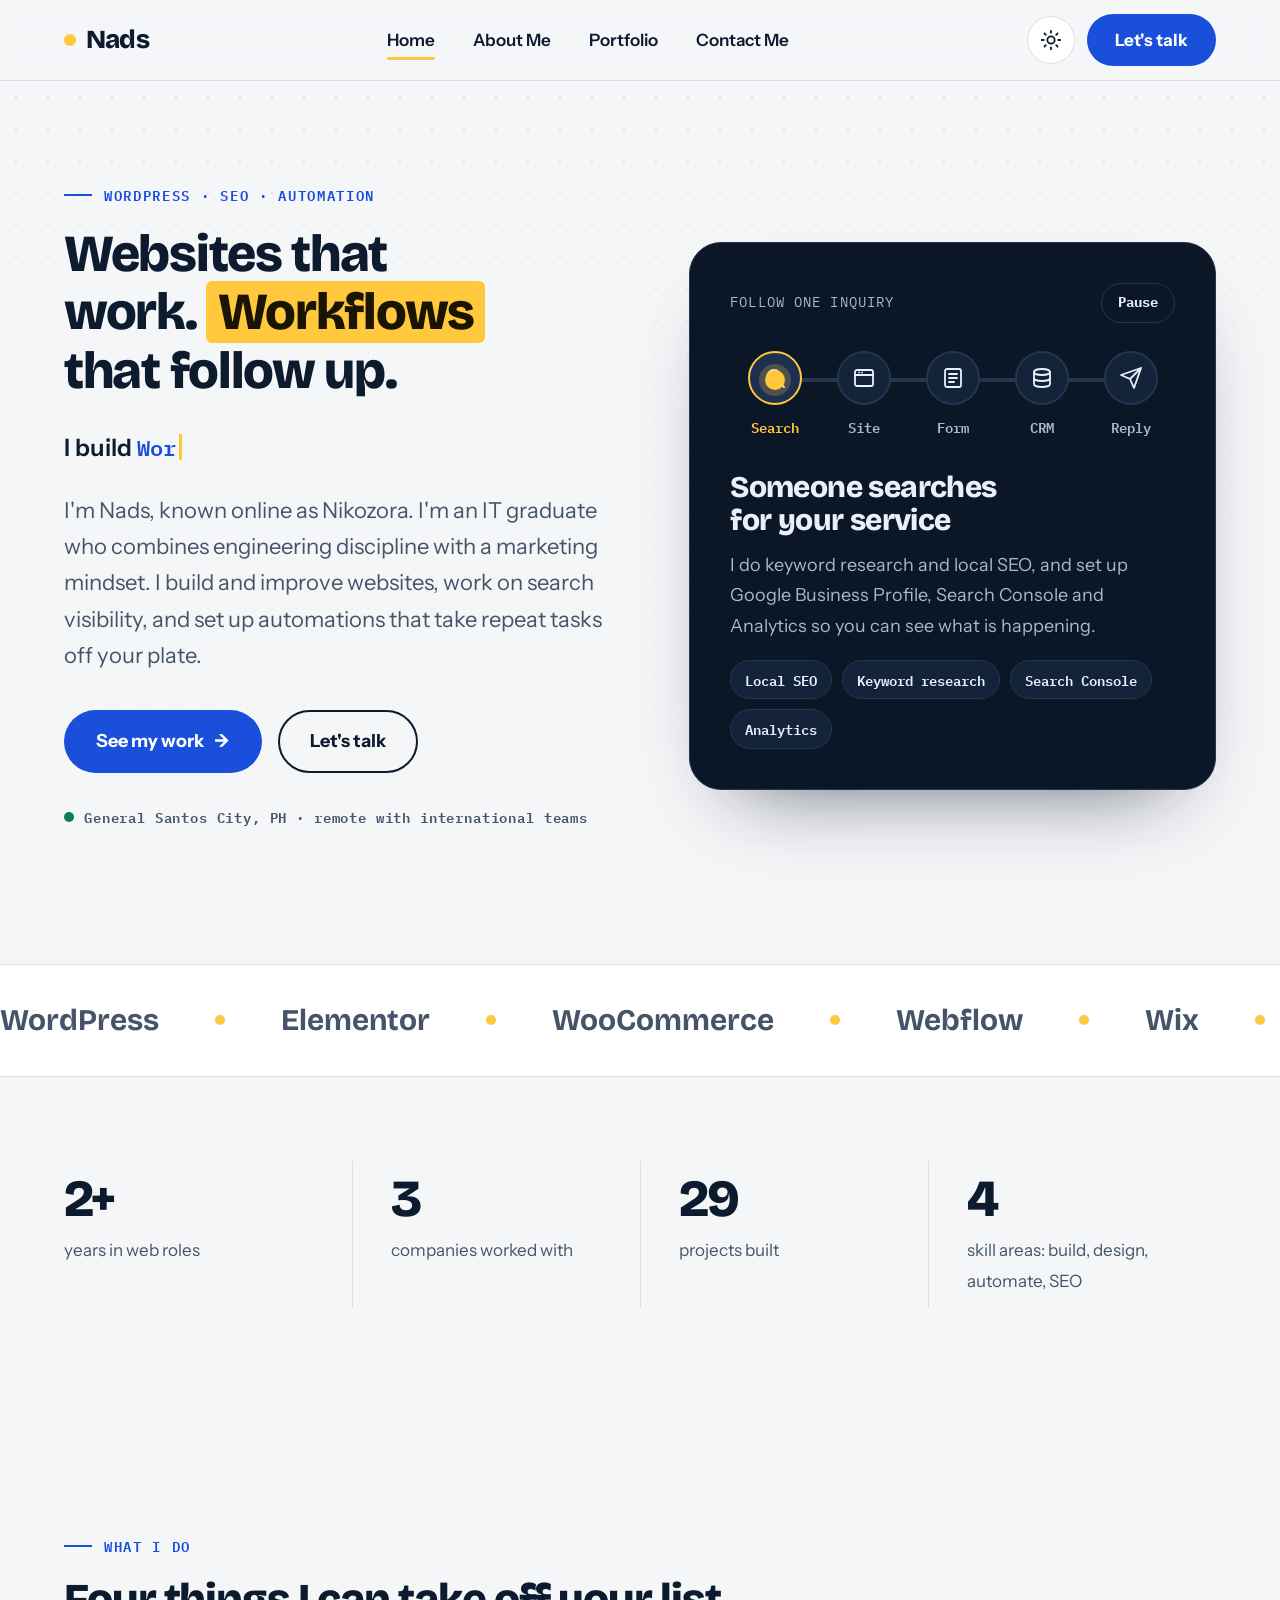
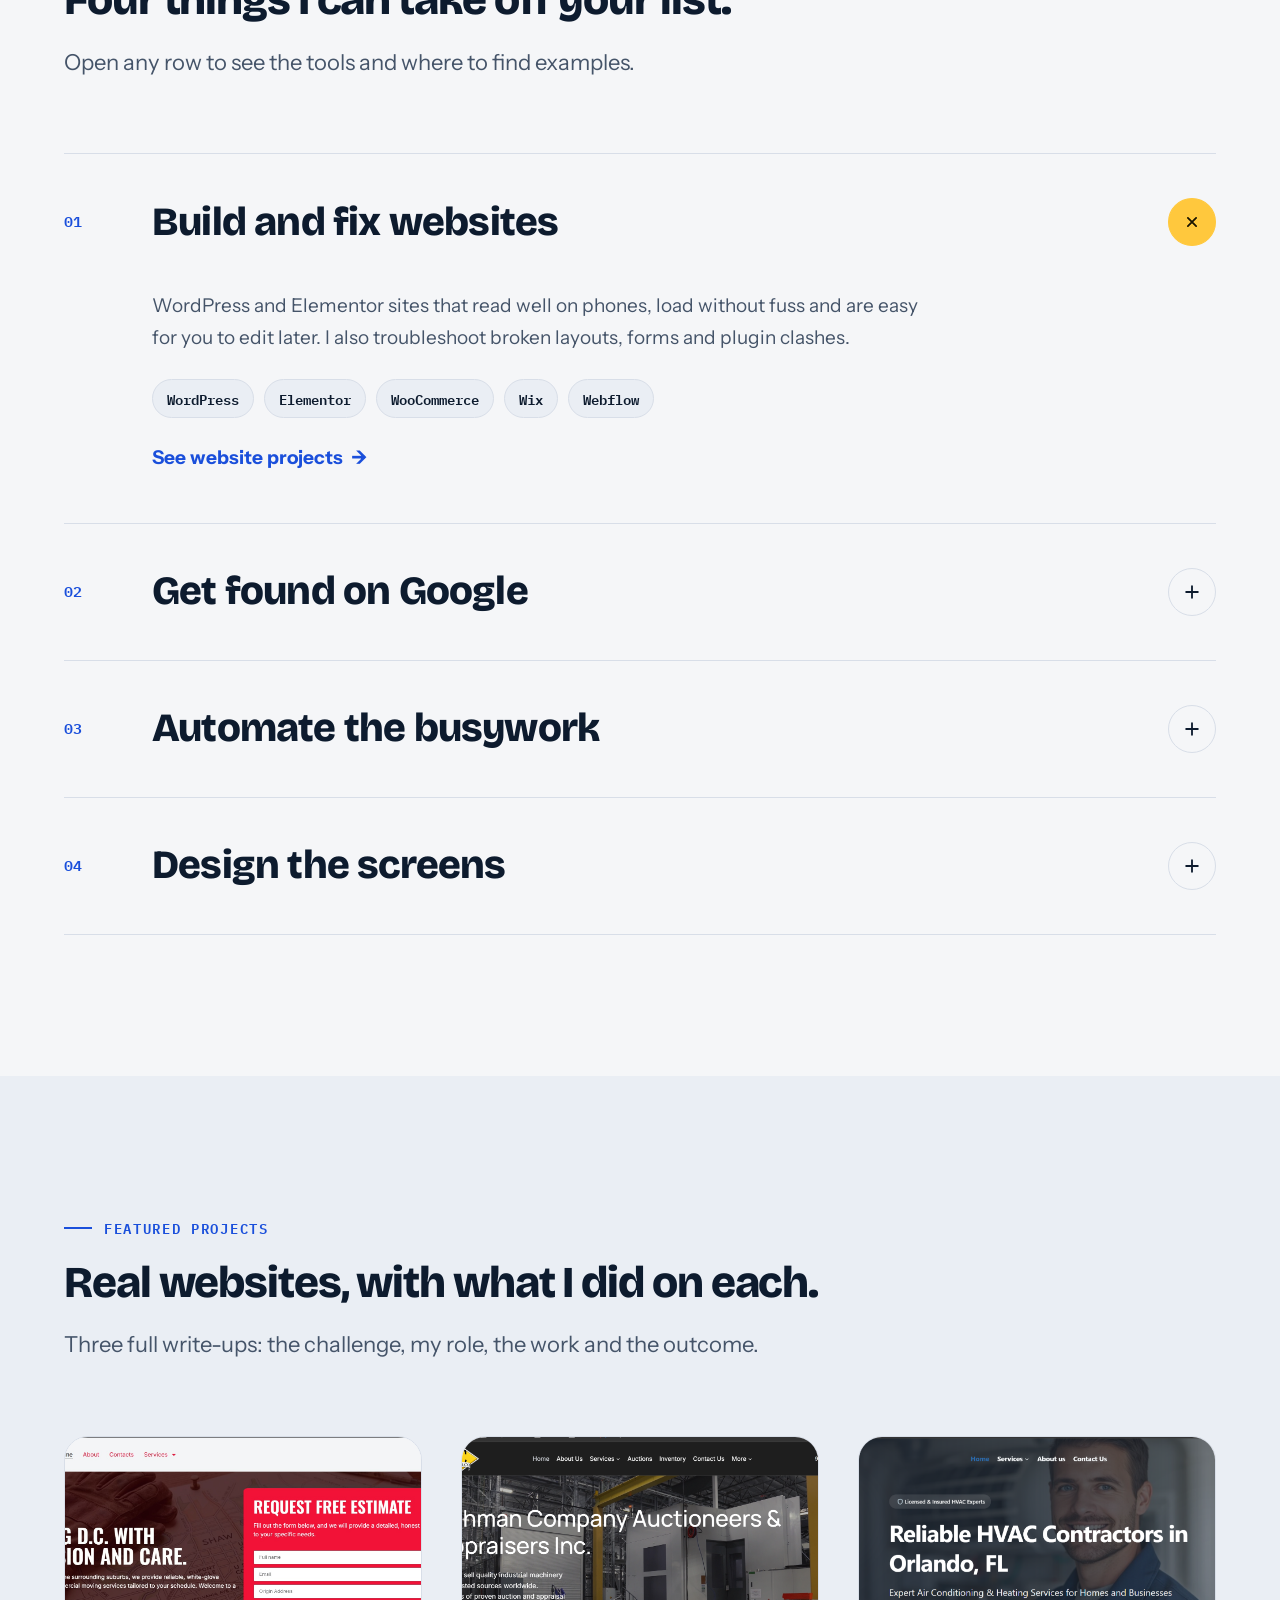
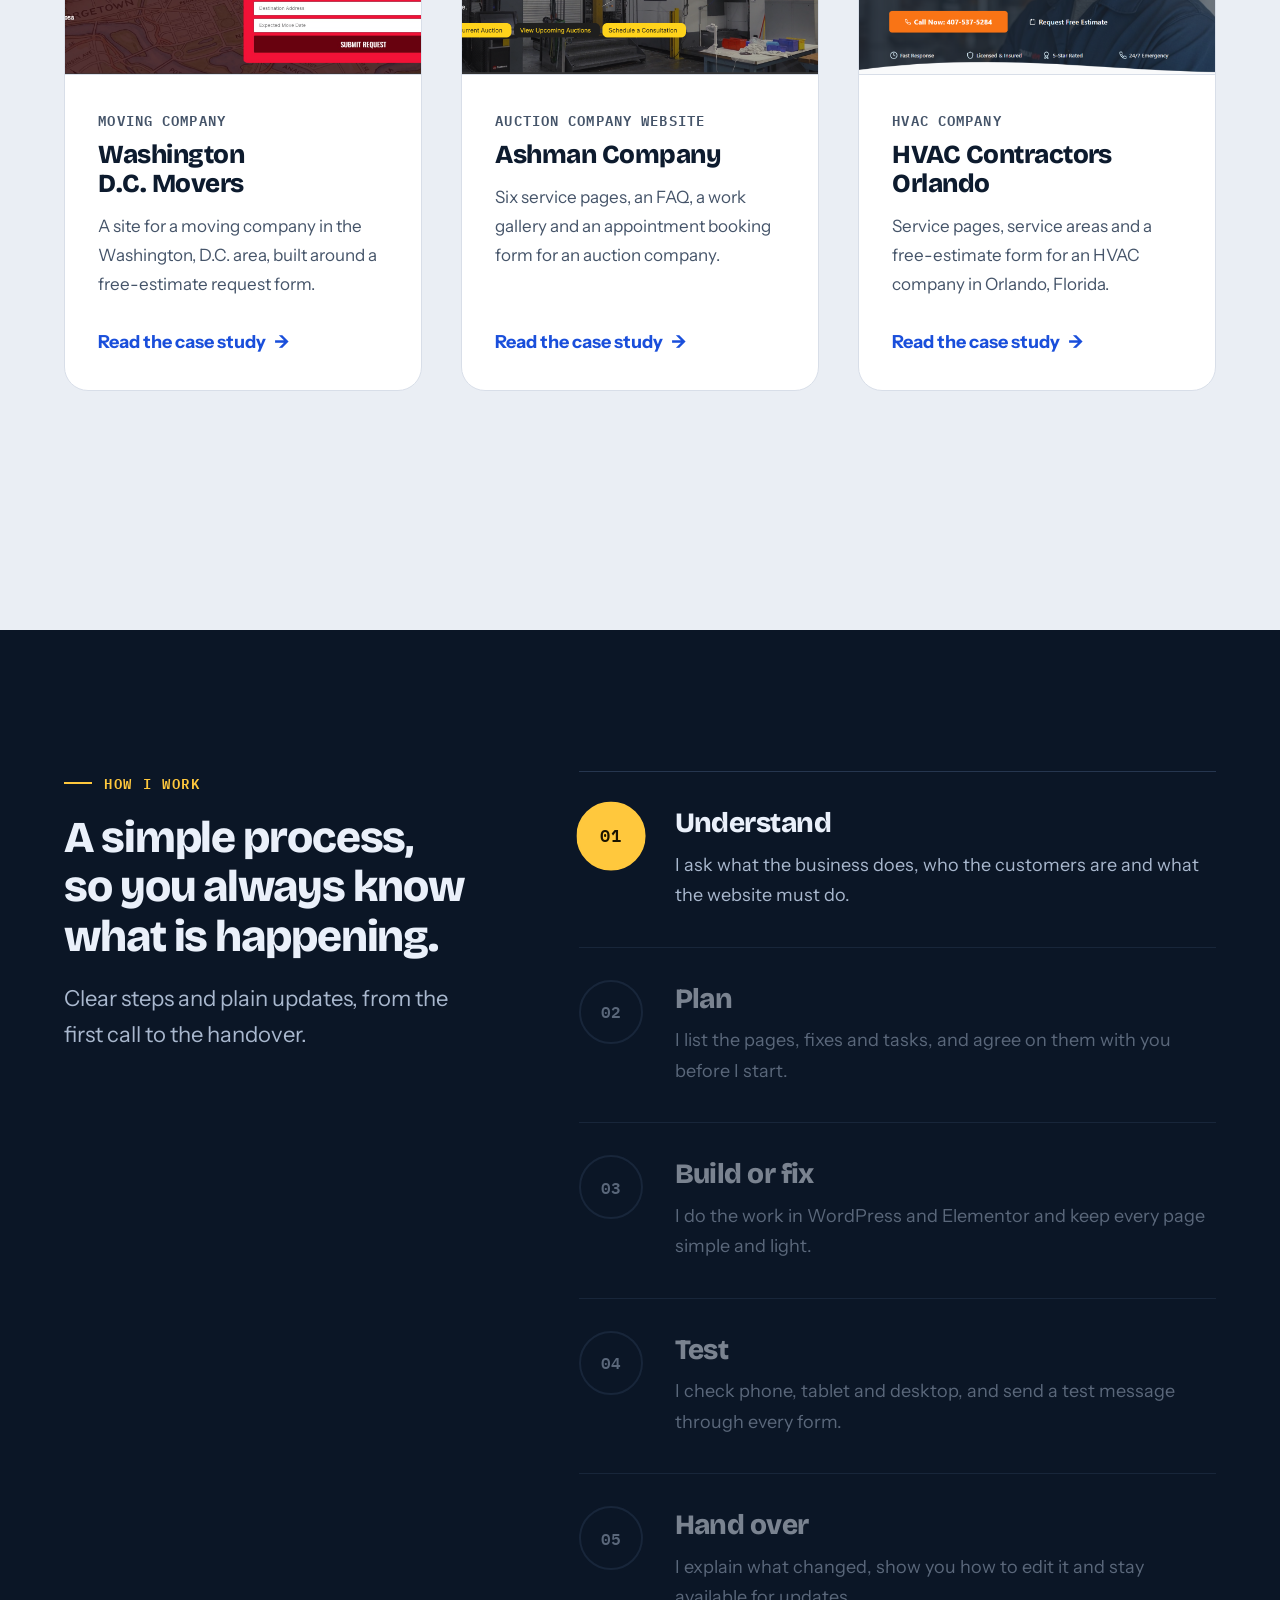
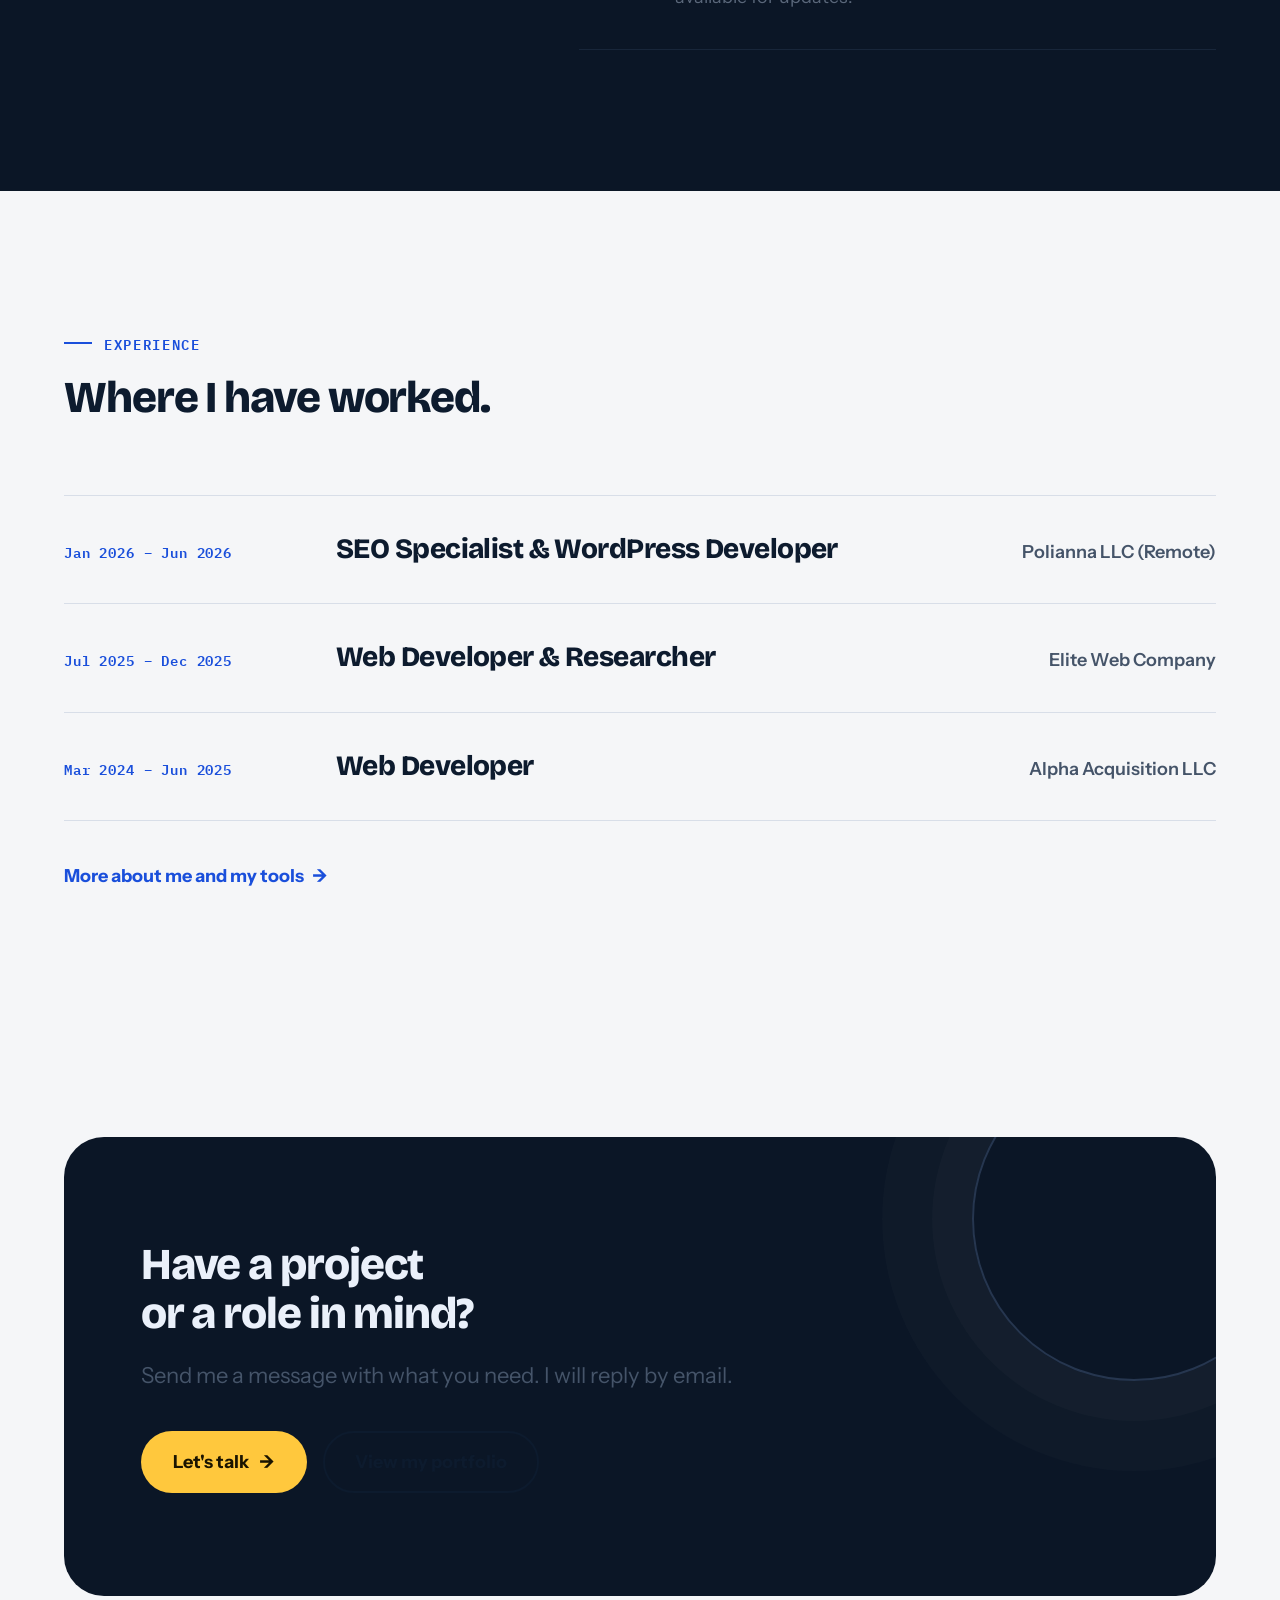
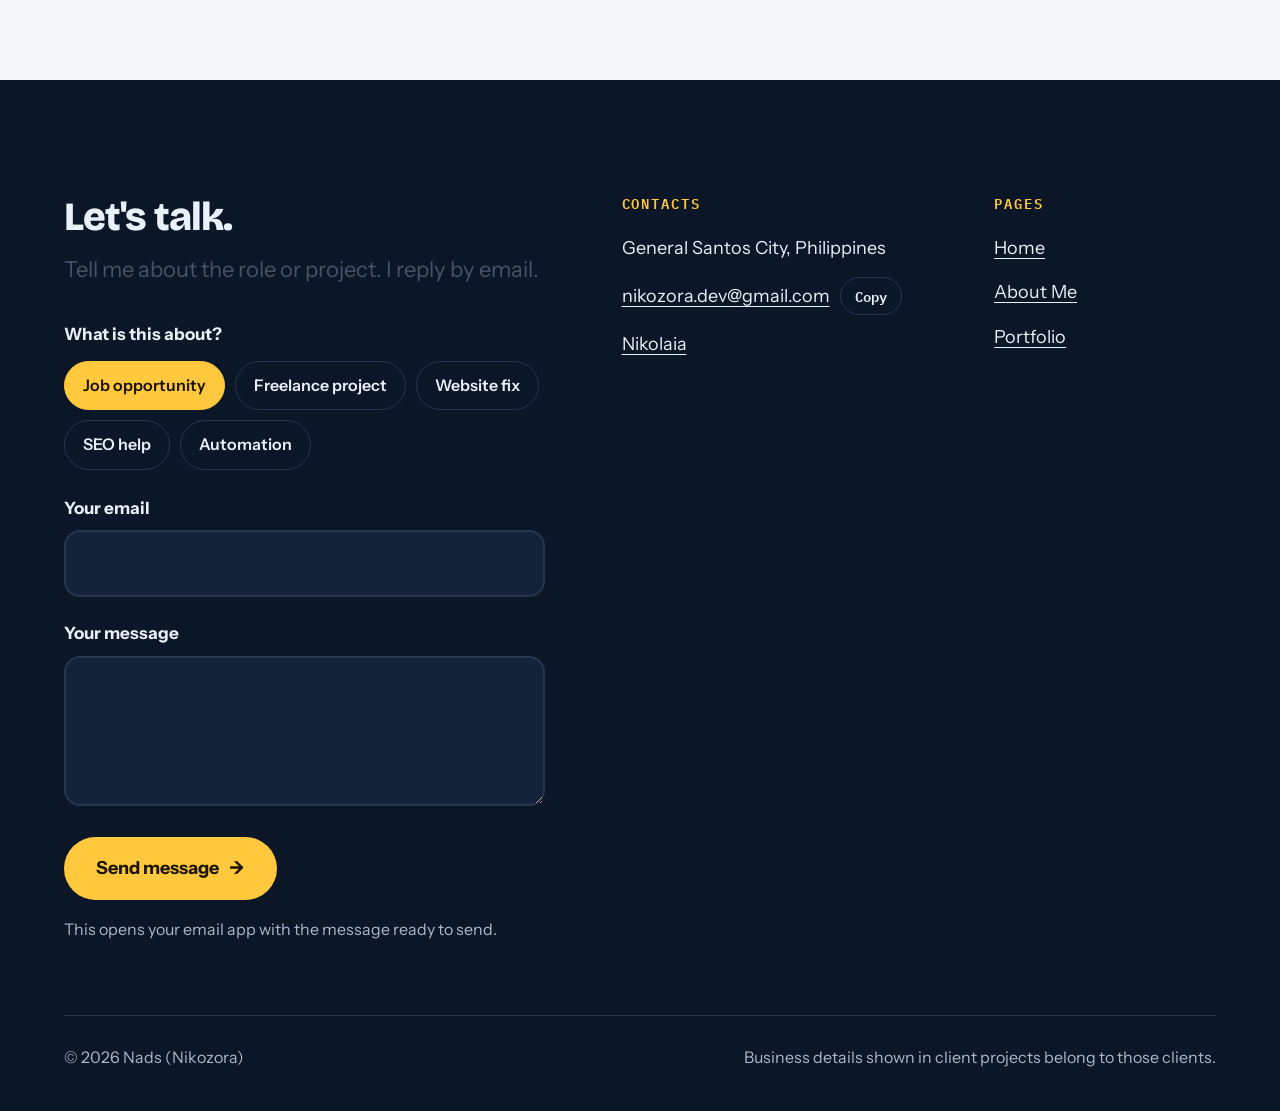
==== commit 7a68e45d: "updated" ====
--- a/index.html
+++ b/index.html
@@ -811,7 +811,7 @@
                   Copy
                 </button>
               </li>
-              <li><span class="ph">[Add LinkedIn profile link]</span></li>
+              <li><a href="https://www.instagram.com/nikolaiaa_/">Nikolaia</a></li>
             </ul>
           </div>
           <div>
